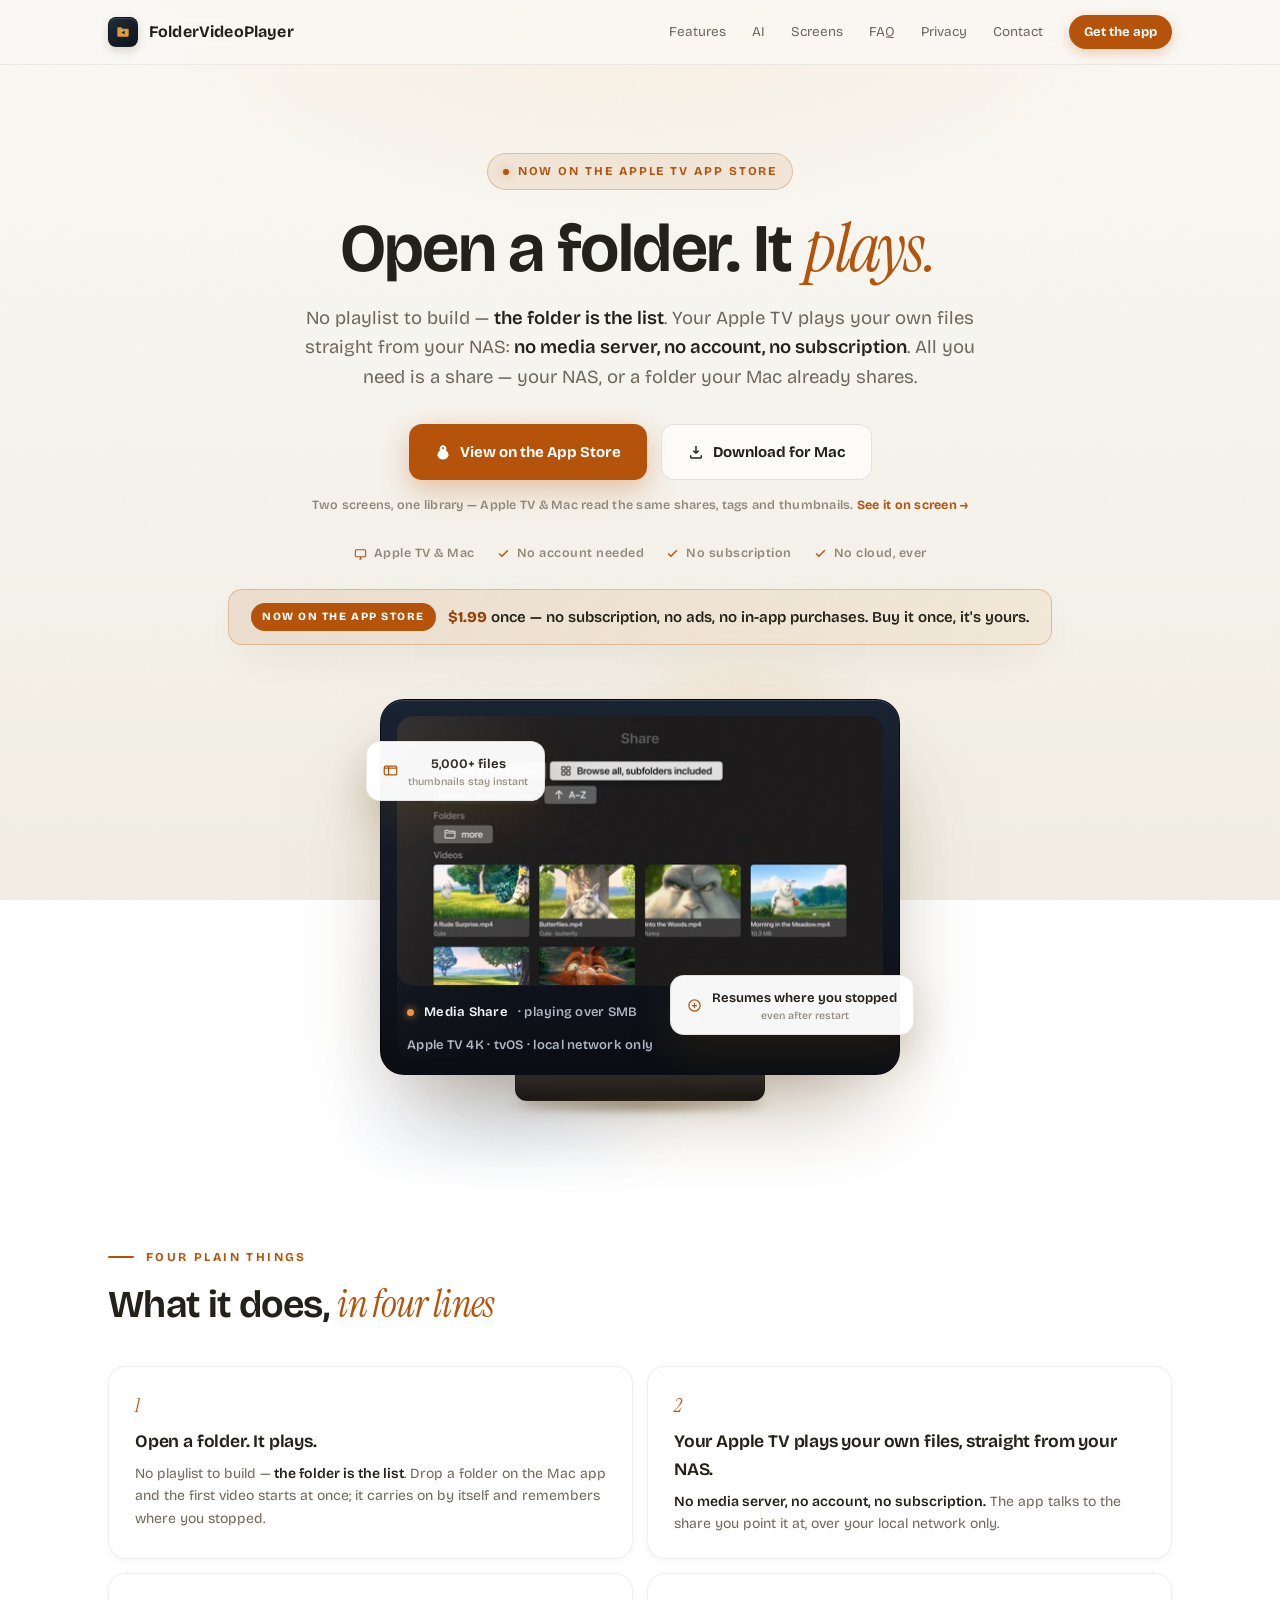
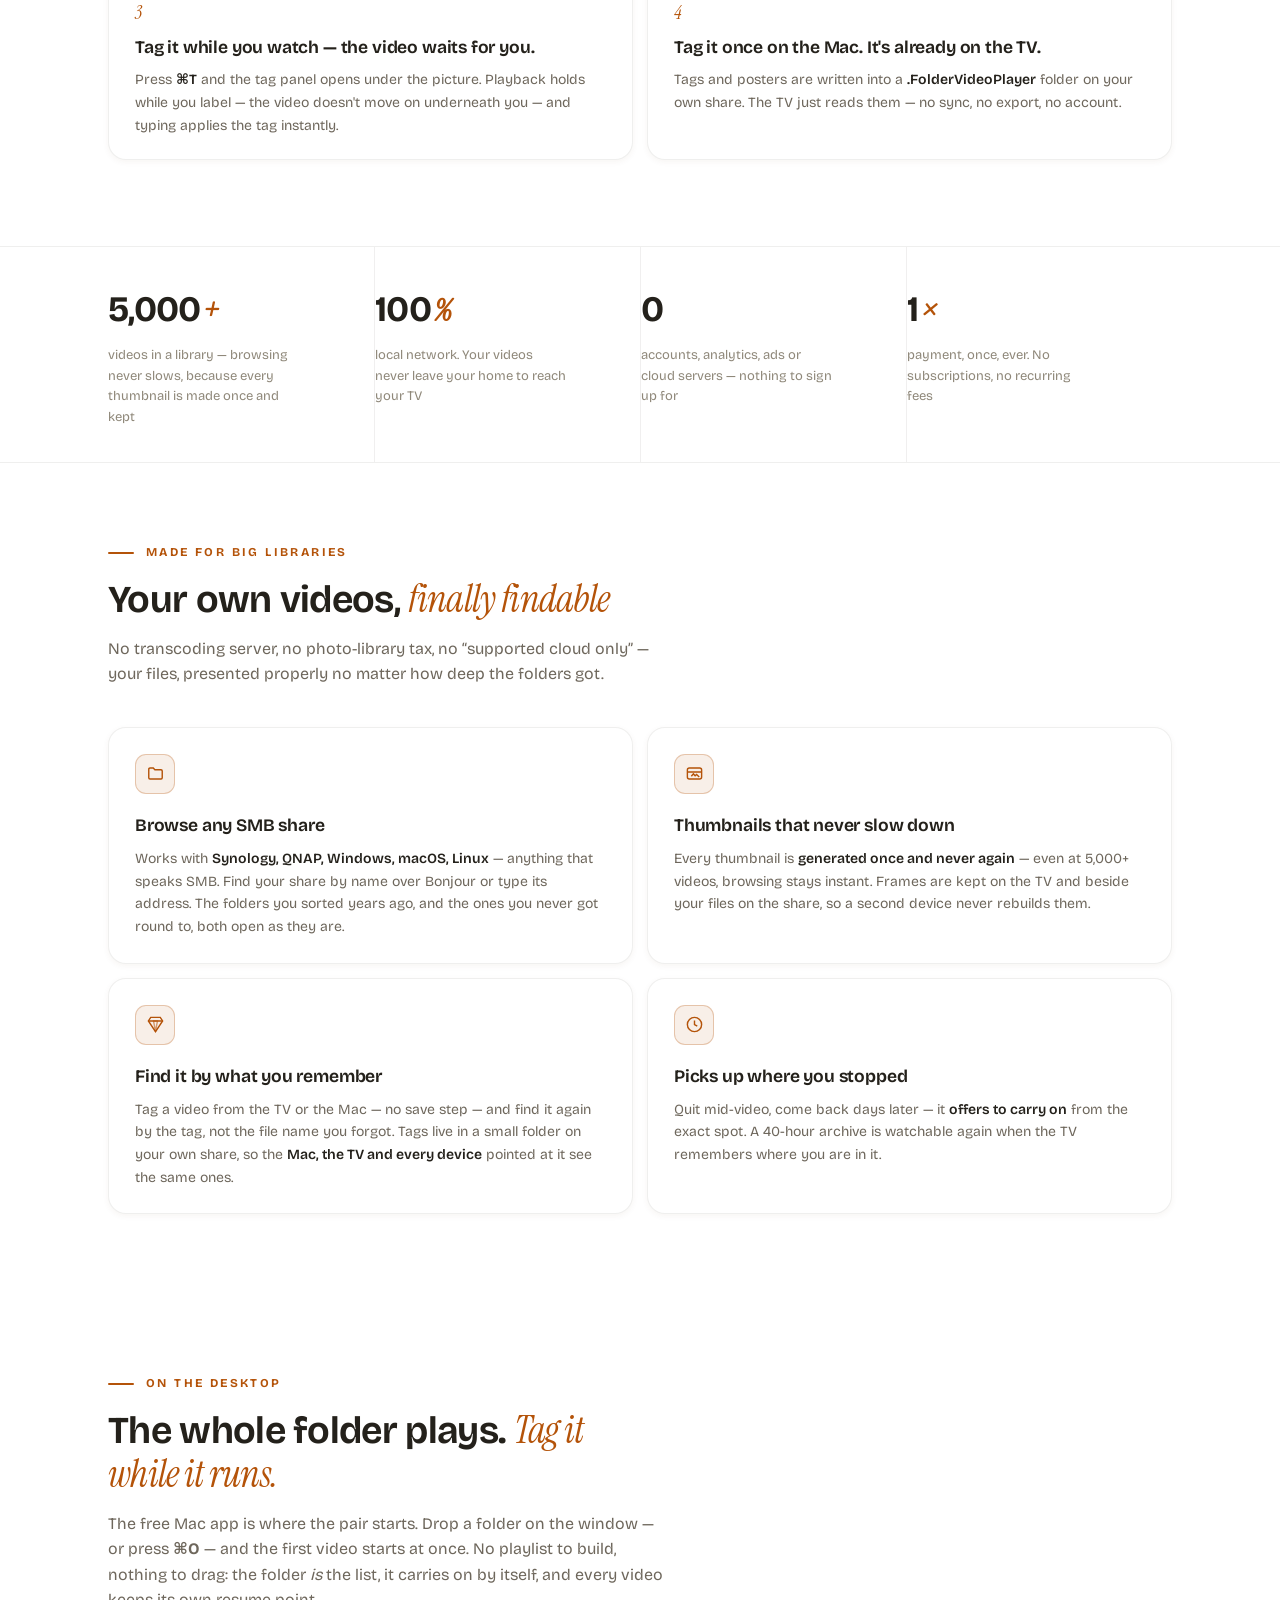
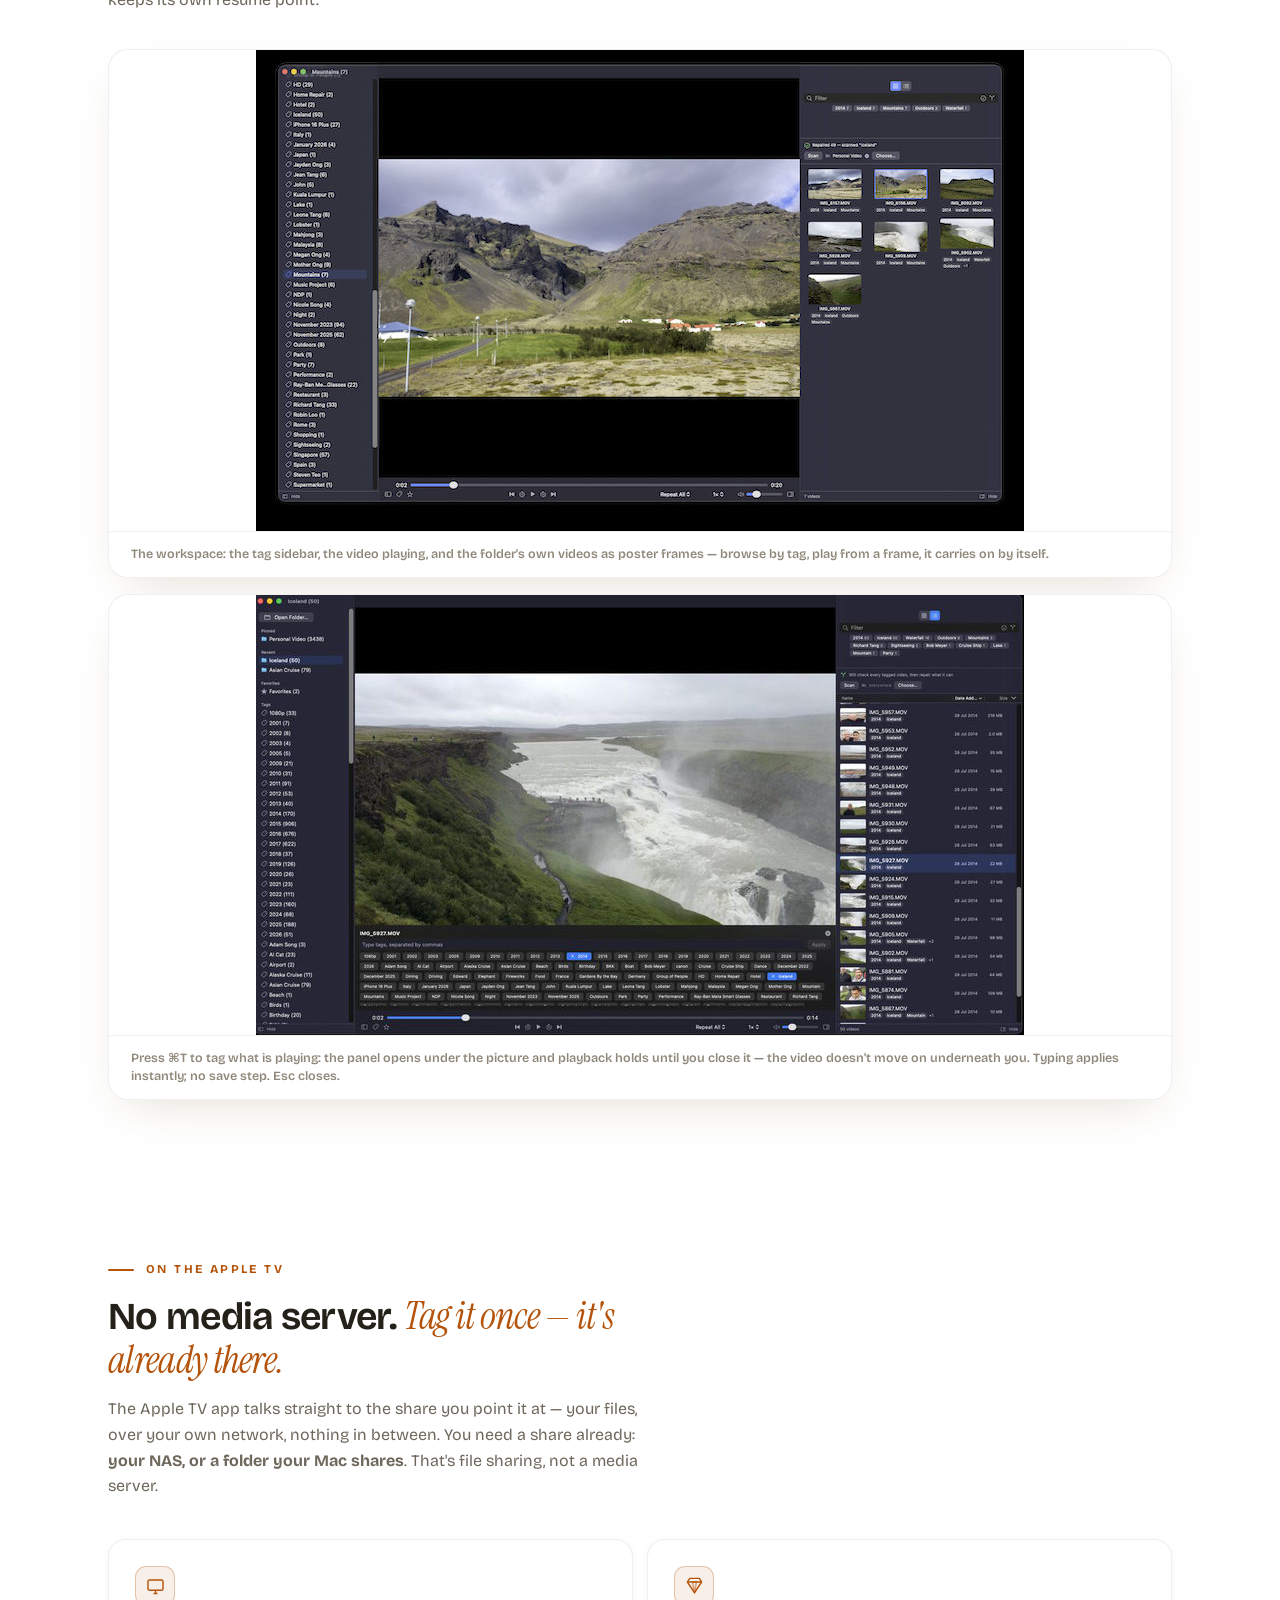
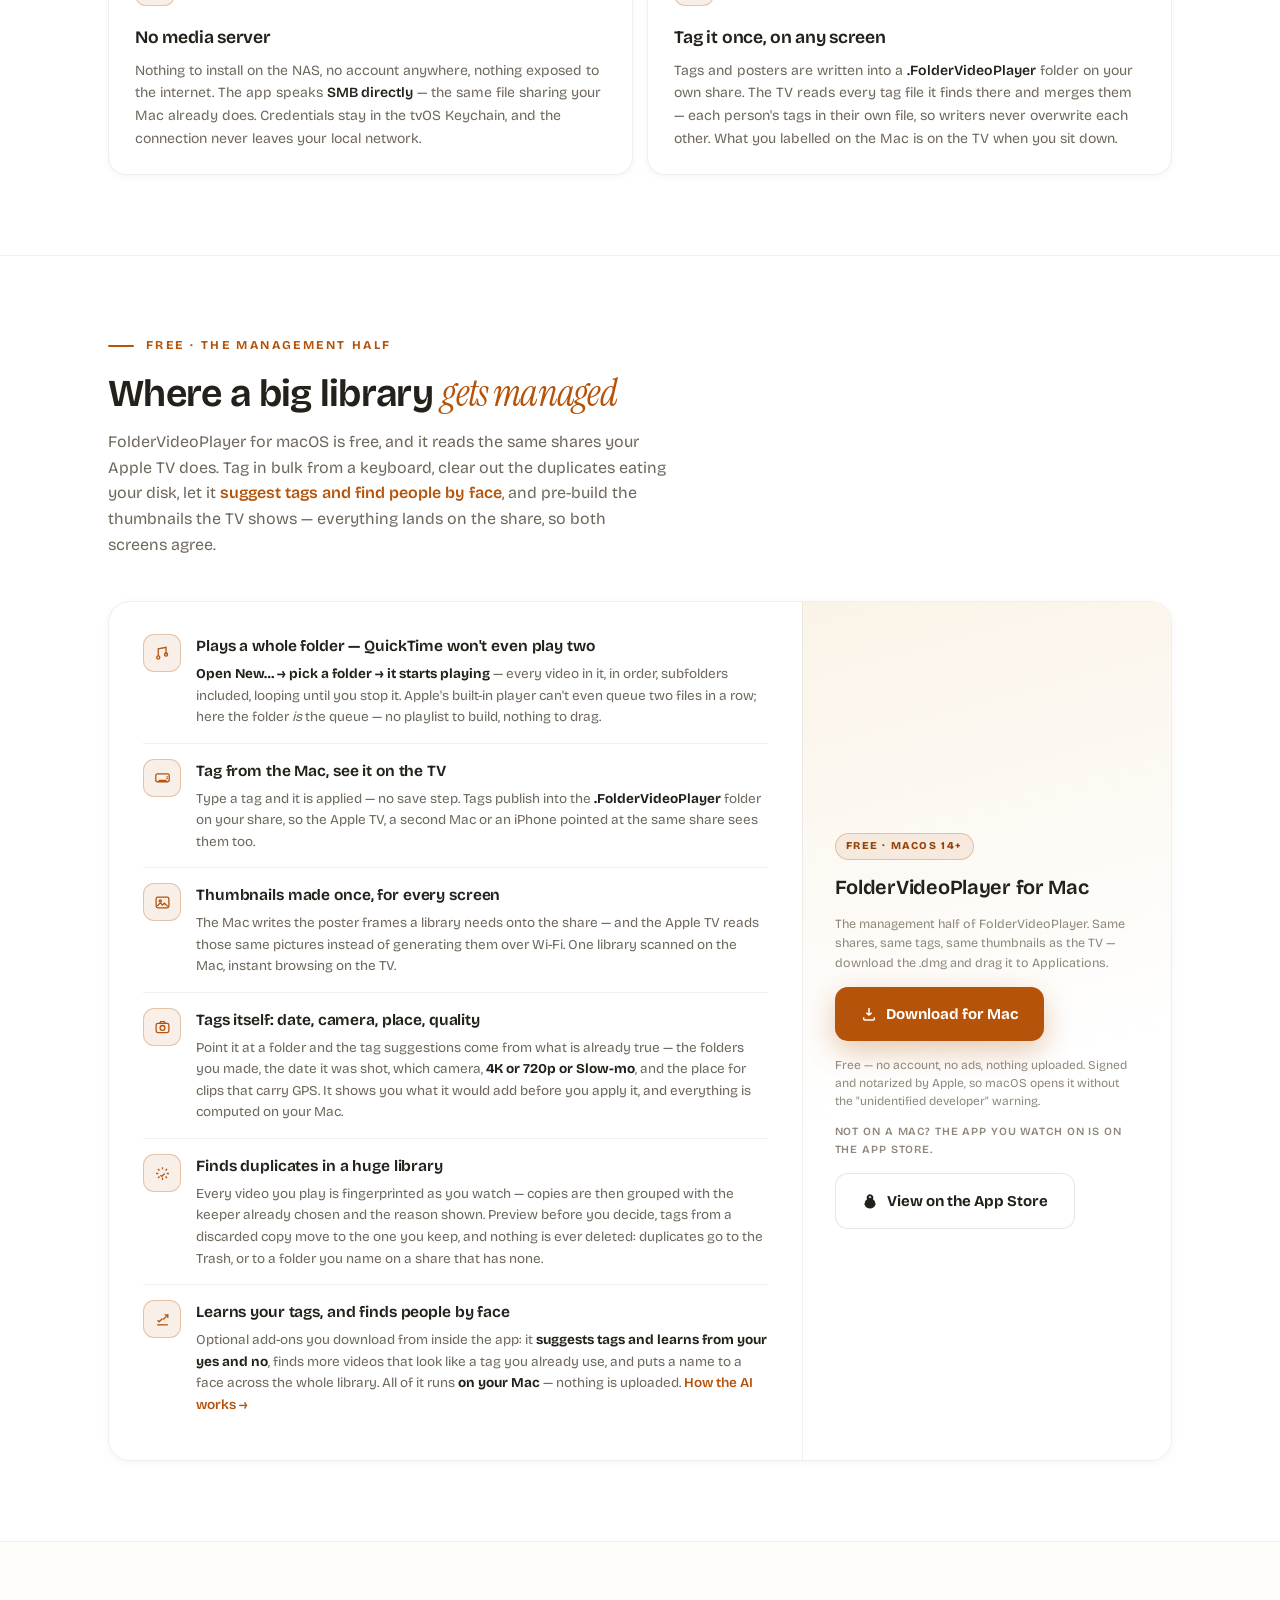
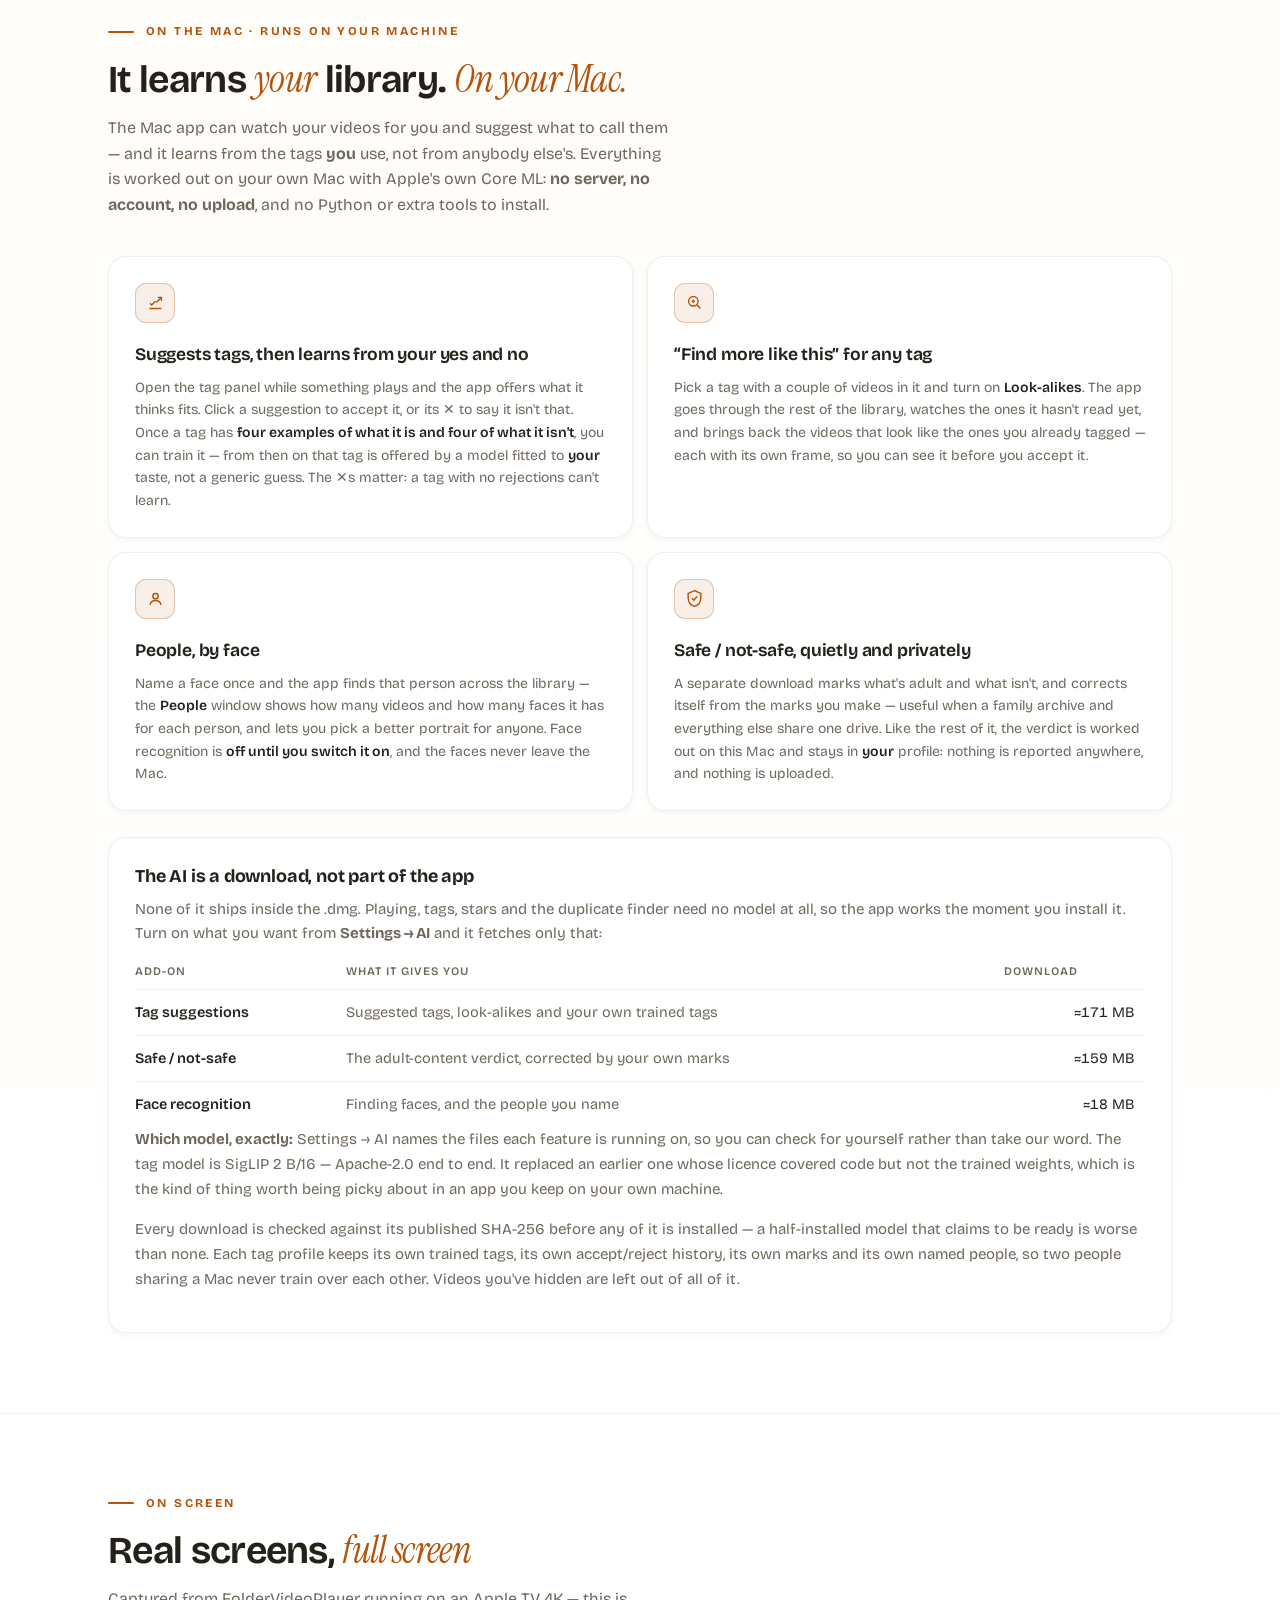
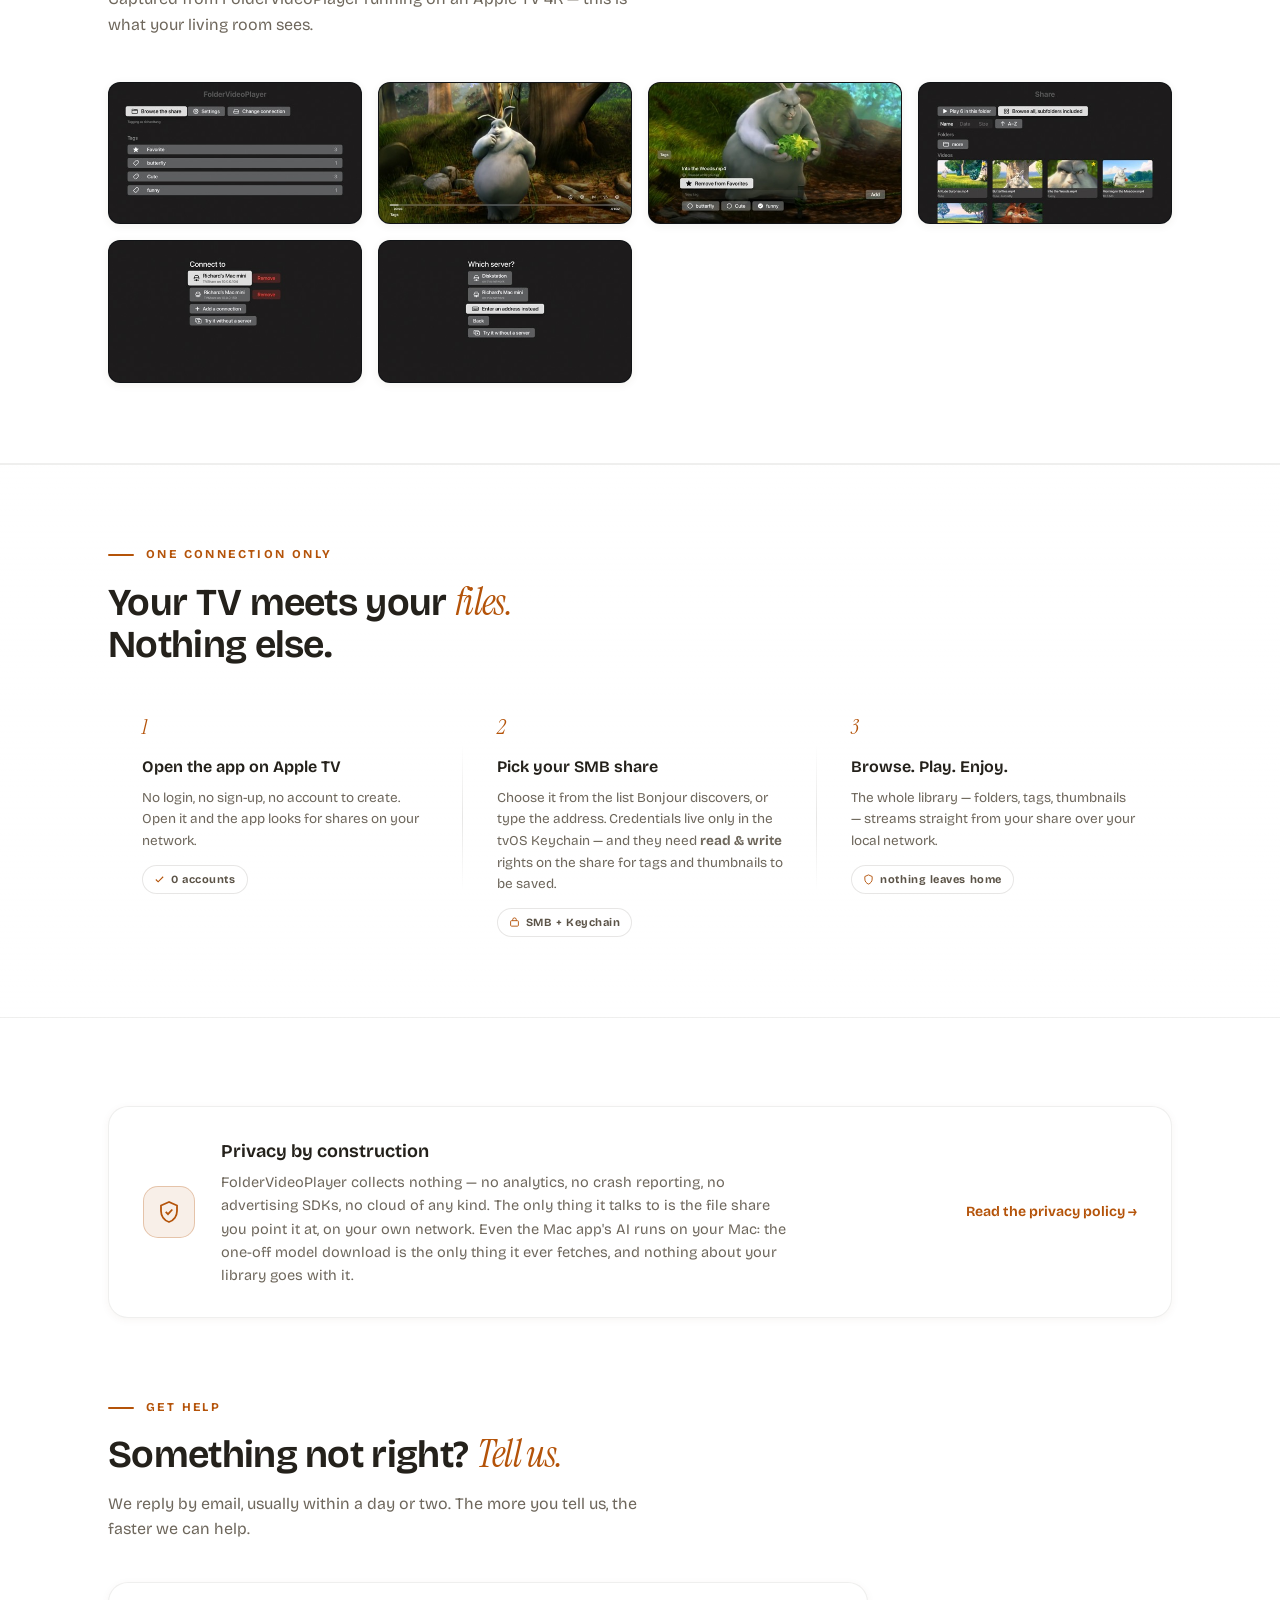
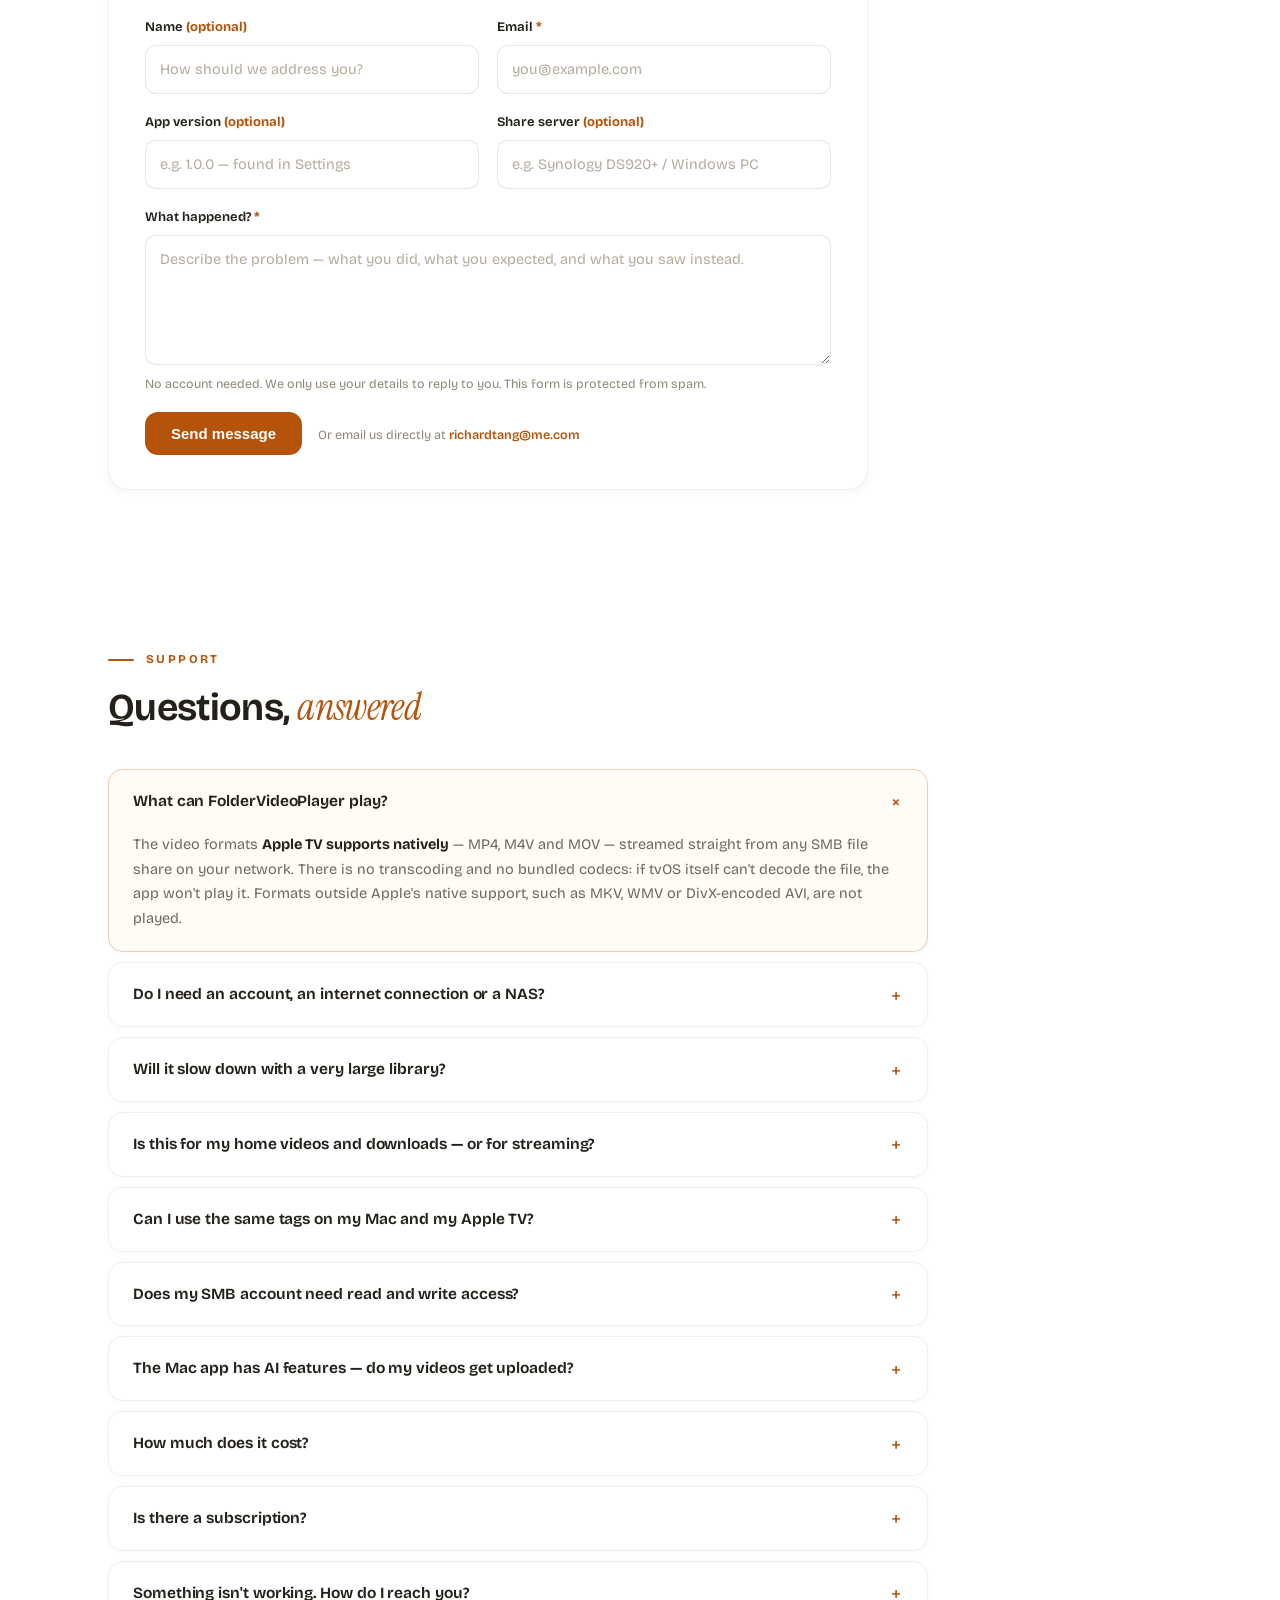
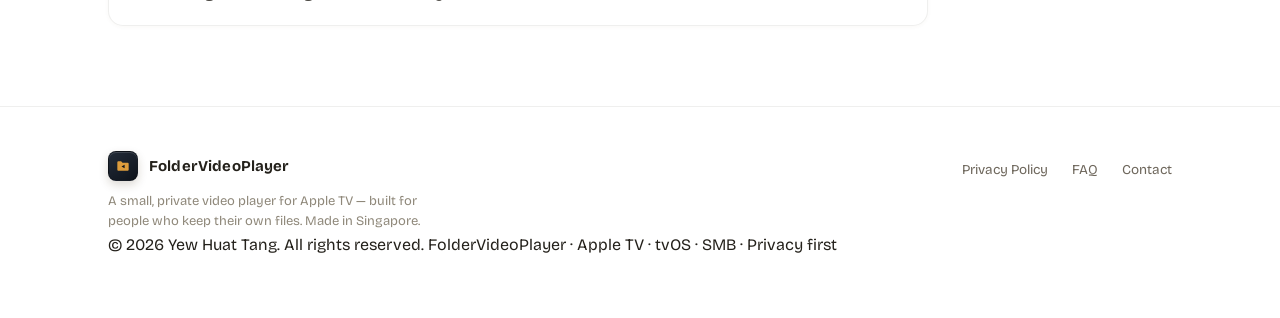
==== index.html @ bf8a5536 "Serve v1.1.7: the settings-pane fix, and a drag-to-install image Settings > AI could be read no furt" ====
<!DOCTYPE html>
<html lang="en">
<head>
<meta charset="UTF-8">
<meta name="viewport" content="width=device-width, initial-scale=1.0">
<title>FolderVideoPlayer — Open a folder. It plays. Your videos on Apple&nbsp;TV &amp; Mac</title>
<meta name="description" content="Open a folder and it plays — no playlist to build. FolderVideoPlayer plays your own videos on Apple TV straight from your NAS, with a free Mac companion to tag and manage the same library. No accounts, no cloud, no subscription.">
<link rel="preconnect" href="https://fonts.googleapis.com">
<link rel="preconnect" href="https://fonts.gstatic.com" crossorigin>
<link href="https://fonts.googleapis.com/css2?family=Bricolage+Grotesque:opsz,wdth,wght@12..96,75..100,300..800&family=Instrument+Serif:ital@0;1&display=swap" rel="stylesheet">
<style>
:root{
  --bg:#f6f4ee;
  --panel:#ffffff;
  --ink:#24211b;
  --mut:#6e675c;
  --mut2:#8f887a;
  --acc:#b45309;
  --acc-ink:#ffffff;
  --acc-deep:#96430a;
  --acc-soft:rgba(180,83,9,.09);
  --acc-line:rgba(180,83,9,.28);
  --line:rgba(40,34,24,.11);
  --line2:rgba(40,34,24,.07);
  --shadow:0 18px 44px -20px rgba(110,80,30,.22);
  --font-d:"Bricolage Grotesque",ui-sans-serif,system-ui,sans-serif;
  --font-s:"Instrument Serif",Georgia,serif;
}
*{margin:0;padding:0;box-sizing:border-box}
html{scroll-behavior:smooth}
body{
  background:
    radial-gradient(70% 45% at 50% -5%,rgba(233,196,138,.22),transparent 65%),
    linear-gradient(180deg,#faf8f3 0%,var(--bg) 42%,#f1ede3 100%);
  background-attachment:fixed;
  color:var(--ink);
  font-family:var(--font-d);
  font-weight:400;
  line-height:1.6;
  -webkit-font-smoothing:antialiased;
  overflow-x:hidden;
}
/* paper grain */
body::before{
  content:"";position:fixed;inset:0;z-index:0;pointer-events:none;
  background-image:url("data:image/svg+xml,%3Csvg xmlns='http://www.w3.org/2000/svg' width='140' height='140'%3E%3Cfilter id='n'%3E%3CfeTurbulence type='fractalNoise' baseFrequency='0.9' numOctaves='2'/%3E%3C/filter%3E%3Crect width='140' height='140' filter='url(%23n)' opacity='0.5'/%3E%3C/svg%3E");
  opacity:.022;
}
.wrap{position:relative;z-index:1;max-width:1120px;margin:0 auto;padding:0 28px}
a{color:inherit;text-decoration:none}
img{display:block}

/* ---------- topbar ---------- */
.topbar{
  position:sticky;top:0;z-index:20;
  backdrop-filter:blur(14px);
  background:rgba(250,248,244,.82);
  border-bottom:1px solid var(--line2);
}
.topbar .wrap{display:flex;align-items:center;justify-content:space-between;height:64px}
.brand{display:flex;align-items:center;gap:11px;font-weight:700;font-size:16px;letter-spacing:.01em;color:var(--ink)}
.brand .mark{
  width:30px;height:30px;border-radius:8px;flex:0 0 auto;
  background:linear-gradient(145deg,#232c39,#0e131b);
  border:1px solid rgba(0,0,0,.25);
  display:grid;place-items:center;
  box-shadow:inset 0 1px 0 rgba(255,255,255,.14),0 4px 10px rgba(60,45,15,.18);
}
.brand .mark svg{width:16px;height:16px}
.nav{display:flex;align-items:center;gap:26px;font-size:13.5px;color:var(--mut)}
.nav a{transition:color .25s}
.nav a:hover{color:var(--ink)}
.nav .pill{
  color:#fff;background:var(--acc);
  padding:7px 15px;border-radius:999px;font-weight:700;font-size:13px;
  box-shadow:0 4px 14px rgba(180,83,9,.28);
  transition:transform .25s,box-shadow .25s,background .25s;
  font-family:var(--font-d);
}
.nav .pill:hover{transform:translateY(-1px);background:var(--acc-deep);box-shadow:0 8px 22px rgba(180,83,9,.38);color:#fff}

/* ---------- hero (centered, big TV below) ---------- */
.hero{padding:88px 0 40px;text-align:center}
.hero .inner{max-width:1000px;margin:0 auto}
.eyebrow{
  display:inline-flex;align-items:center;gap:9px;
  font-size:12px;font-weight:700;letter-spacing:.16em;text-transform:uppercase;
  color:var(--acc);
  border:1px solid var(--acc-line);
  background:var(--acc-soft);
  padding:8px 15px;border-radius:999px;
}
.eyebrow .dot{width:6px;height:6px;border-radius:50%;background:var(--acc);box-shadow:0 0 10px rgba(180,83,9,.55);animation:pulse 2.4s ease-in-out infinite}
@keyframes pulse{0%,100%{opacity:1}50%{opacity:.35}}
h1{
  font-size:clamp(40px,6vw,68px);
  line-height:1.02;
  font-weight:650;
  letter-spacing:-.024em;
  margin:24px 0 20px;
  color:var(--ink);
}
h1 em{
  font-family:var(--font-s);
  font-style:italic;
  font-weight:400;
  color:var(--acc);
  padding-right:.06em;
}
.lede{color:var(--mut);font-size:clamp(16px,1.6vw,18.5px);max-width:58ch;margin:0 auto 32px}
.lede b{color:var(--ink);font-weight:600}
.offer{
  display:inline-flex;align-items:center;gap:12px;flex-wrap:wrap;justify-content:center;
  margin:26px auto 0;padding:13px 22px;border-radius:14px;
  background:linear-gradient(135deg,rgba(180,83,9,.12),rgba(233,196,138,.18));
  border:1px solid var(--acc-line);box-shadow:var(--shadow);
  font-size:15px;font-weight:600;color:var(--ink);
}
.offer .tag{
  background:var(--acc);color:#fff;font-size:11px;font-weight:800;
  letter-spacing:.14em;text-transform:uppercase;
  padding:5px 11px;border-radius:999px;
}
.offer b{color:var(--acc-deep);font-weight:800}
.offer .when{color:var(--mut);font-weight:600}
.cta{display:flex;gap:14px;flex-wrap:wrap;justify-content:center}
.btn{
  display:inline-flex;align-items:center;gap:9px;
  padding:15px 26px;border-radius:13px;
  font-weight:700;font-size:15px;
  transition:transform .25s,box-shadow .25s,background .25s;
}
.btn.primary{background:var(--acc);color:#fff;box-shadow:0 10px 30px rgba(180,83,9,.32)}
.btn.primary:hover{transform:translateY(-2px);background:var(--acc-deep);box-shadow:0 16px 42px rgba(180,83,9,.42)}
.btn.primary svg{width:16px;height:16px}
.btn.ghost{border:1px solid var(--line);color:var(--ink);background:rgba(255,255,255,.65)}
.btn.ghost:hover{border-color:rgba(40,34,24,.3);transform:translateY(-2px)}
.btn.ghost svg{width:16px;height:16px}
.cta-note{margin-top:15px;font-size:12.5px;color:var(--mut2);font-weight:600;letter-spacing:.02em;text-align:center}
.cta-note a{color:var(--acc);font-weight:700}
.cta-note a:hover{text-decoration:underline}
.trust{display:flex;gap:22px;margin-top:28px;justify-content:center;flex-wrap:wrap;color:var(--mut2);font-size:12.5px;font-weight:600;letter-spacing:.04em}
.trust span{display:inline-flex;align-items:center;gap:7px}
.trust svg{width:13px;height:13px;color:var(--acc)}

/* ---------- the TV ---------- */
.stage{position:relative;margin:54px auto 8px;max-width:520px}
.glow{
  position:absolute;inset:-10% -6%;z-index:-1;
  background:
    radial-gradient(40% 55% at 68% 30%,rgba(224,154,60,.22),transparent 70%),
    radial-gradient(45% 60% at 28% 78%,rgba(120,150,210,.2),transparent 72%);
  filter:blur(16px);
}
.tvf{
  position:relative;
  background:linear-gradient(180deg,#1a2333,#0a0d13);
  border:1px solid rgba(0,0,0,.6);
  border-radius:24px;
  padding:16px;
  box-shadow:
    0 44px 90px -34px rgba(90,62,18,.55),
    inset 0 1px 0 rgba(255,255,255,.14);
}
.tvsf{
  position:absolute;inset:16px;z-index:2;border-radius:16px;pointer-events:none;
  background:linear-gradient(118deg,rgba(255,255,255,.1) 0%,rgba(255,255,255,.02) 24%,transparent 42%);
}
.tvshot{
  width:100%;aspect-ratio:16/9;object-fit:cover;
  border-radius:16px;
  border:1px solid rgba(255,255,255,.06);
  background:#0a0e15;
}
.tvbar{display:flex;align-items:center;justify-content:space-between;padding:16px 10px 2px;color:#aeb6c4;font-size:13px;font-weight:600;letter-spacing:.02em;gap:12px;flex-wrap:wrap}
.tvbar .l{display:flex;align-items:center;gap:10px}
.tvbar .l i{width:7px;height:7px;border-radius:50%;background:#e8963a;box-shadow:0 0 9px rgba(232,150,58,.9);flex:0 0 auto}
.tvbar .l b{color:#eef1f6;font-weight:650}
.tvstand{
  margin:-4px auto 0;width:250px;height:30px;
  background:linear-gradient(180deg,#1d2536,#0b0e15);
  border-radius:0 0 12px 12px;
  border:1px solid rgba(0,0,0,.5);border-top:none;
  box-shadow:inset 0 2px 3px rgba(255,255,255,.08),0 10px 18px -8px rgba(60,40,10,.35);
}
.tvshadow{
  margin:-11px auto 0;width:min(460px,74%);height:30px;
  background:radial-gradient(50% 50% at 50% 50%,rgba(90,62,18,.34),transparent 72%);
  filter:blur(2px);
}
.float-card{
  position:absolute;display:flex;align-items:center;gap:10px;
  background:rgba(255,255,255,.97);
  border:1px solid rgba(40,34,24,.1);
  border-radius:14px;
  padding:12px 16px;
  font-size:13px;font-weight:650;
  color:var(--ink);
  box-shadow:0 18px 44px rgba(100,72,20,.24);
  animation:float 6s ease-in-out infinite;
}
.float-card svg{width:15px;height:15px;color:var(--acc);flex:0 0 auto}
.float-card small{display:block;font-size:10.5px;color:var(--mut2);font-weight:500;line-height:1.25}
.fc1{top:10%;left:-14px;animation-delay:.4s}
.fc2{bottom:20%;right:-14px;animation-delay:2s}
@keyframes float{0%,100%{transform:translateY(0)}50%{transform:translateY(-9px)}}

/* ---------- sections ---------- */
section{padding:80px 0}
section[id],#helpForm{scroll-margin-top:70px}
.kicker{
  font-size:12px;font-weight:700;letter-spacing:.2em;text-transform:uppercase;
  color:var(--acc);margin-bottom:16px;display:flex;align-items:center;gap:12px;
}
.kicker::before{content:"";width:26px;height:2px;border-radius:2px;background:var(--acc)}
h2{font-size:clamp(27px,3.4vw,38px);font-weight:650;letter-spacing:-.018em;line-height:1.12;margin-bottom:14px;max-width:22ch;color:var(--ink)}
h2 em{font-family:var(--font-s);font-style:italic;font-weight:400;color:var(--acc)}
.sub{color:var(--mut);font-size:16px;max-width:56ch}

/* four plain things strip */
.four{display:grid;grid-template-columns:1fr 1fr;gap:14px;margin-top:40px}
.four .card{
  background:var(--panel);border:1px solid var(--line2);border-radius:18px;
  padding:24px 26px 22px;box-shadow:0 2px 6px rgba(90,66,25,.05);
  transition:transform .3s,border-color .3s,box-shadow .3s;
}
.four .card:hover{transform:translateY(-4px);border-color:rgba(180,83,9,.28);box-shadow:var(--shadow)}
.four .no{font-family:var(--font-s);font-style:italic;font-size:19px;color:var(--acc);display:block;margin-bottom:6px}
.four h3{font-size:17.5px;font-weight:650;letter-spacing:-.01em;margin-bottom:7px;color:var(--ink)}
.four p{color:var(--mut);font-size:14px;line-height:1.62}
.four p b{color:var(--ink);font-weight:600}

/* desktop showcase */
.desktopcard{
  margin:36px 0 0;background:var(--panel);border:1px solid var(--line2);
  border-radius:20px;overflow:hidden;box-shadow:var(--shadow);
}
.desktopcard + .desktopcard{margin-top:16px}
.desktopcard img{width:100%;height:auto}
.desktopcard.narrow img{width:auto;max-width:100%;margin:0 auto}
.desktopcard figcaption{
  padding:13px 22px;font-size:12.5px;color:var(--mut2);font-weight:600;line-height:1.5;
  border-top:1px solid var(--line2);background:rgba(255,255,255,.6);
}

/* stats */
.stats{border-top:1px solid var(--line2);border-bottom:1px solid var(--line2);padding:0;margin:6px 0 0;background:rgba(255,255,255,.4)}
.stats .wrap{display:grid;grid-template-columns:repeat(4,1fr)}
.stat{padding:34px 26px 34px 0;border-left:1px solid var(--line2)}
.stat:first-child{border-left:none}
.stat .n{font-size:clamp(26px,2.8vw,36px);font-weight:700;letter-spacing:-.02em;color:var(--ink);display:flex;align-items:baseline;gap:3px}
.stat .n i{font-family:var(--font-s);font-style:italic;color:var(--acc);font-size:.85em}
.stat .l{color:var(--mut2);font-size:13px;margin-top:6px;max-width:24ch}

/* AI section */
.aisec{background:linear-gradient(180deg,rgba(255,252,246,.65),transparent)}
.aigrid{display:grid;grid-template-columns:1fr 1fr;gap:14px;margin-top:38px}
.bundles{margin-top:26px;background:var(--panel);border:1px solid var(--line2);border-radius:18px;padding:24px 26px;box-shadow:0 2px 6px rgba(90,66,25,.05)}
.bundles h3{font-size:18px;letter-spacing:-.01em;margin:0 0 6px}
.bundles p{color:var(--mut);font-size:15px;line-height:1.65;margin:0 0 16px}
.btab{width:100%;border-collapse:collapse;font-size:14.5px}
.btab th{text-align:left;font-size:11.5px;letter-spacing:.09em;text-transform:uppercase;color:var(--mut);font-weight:600;padding:0 10px 8px 0;border-bottom:1px solid var(--line2)}
.btab td{padding:11px 10px 11px 0;border-bottom:1px solid var(--line2);color:var(--mut);vertical-align:top}
.btab tr:last-child td{border-bottom:none}
.btab td:first-child{color:var(--ink);font-weight:600;white-space:nowrap}
.btab td:last-child{text-align:right;white-space:nowrap;color:var(--ink);font-variant-numeric:tabular-nums}
.bnote{margin-top:14px;font-size:13.5px;color:var(--mut);line-height:1.6}
@media (max-width:760px){.aigrid{grid-template-columns:1fr}.btab td:last-child{text-align:left}}

/* features */
.feats{display:grid;grid-template-columns:1fr 1fr;gap:14px;margin-top:40px}
.feat{
  background:var(--panel);
  border:1px solid var(--line2);
  border-radius:18px;
  padding:26px 26px 24px;
  position:relative;overflow:hidden;
  box-shadow:0 2px 6px rgba(90,66,25,.05);
  transition:transform .3s,border-color .3s,box-shadow .3s;
}
.feat:hover{transform:translateY(-4px);border-color:rgba(180,83,9,.28);box-shadow:var(--shadow)}
.feat::before{
  content:"";position:absolute;left:0;top:0;bottom:0;width:3px;border-radius:0 3px 3px 0;
  background:linear-gradient(180deg,var(--acc),transparent);
  opacity:0;transition:opacity .3s;
}
.feat:hover::before{opacity:1}
.feat .ic{
  width:40px;height:40px;border-radius:11px;margin-bottom:18px;
  display:grid;place-items:center;
  background:var(--acc-soft);
  border:1px solid var(--acc-line);
}
.feat .ic svg{width:19px;height:19px;color:var(--acc)}
.feat h3{font-size:17.5px;font-weight:650;letter-spacing:-.01em;margin-bottom:8px;color:var(--ink)}
.feat p{color:var(--mut);font-size:14px;line-height:1.62}
.feat p b{color:var(--ink);font-weight:600}

/* gallery — big TV screens, one per row */
.gallery{background:rgba(255,255,255,.32);border-top:1px solid var(--line2);border-bottom:1px solid var(--line2)}
.shots{display:grid;grid-template-columns:repeat(4,1fr);gap:16px;margin-top:44px}
.shot{
  position:relative;aspect-ratio:16/9;
  background:#0d1117;
  border-radius:12px;overflow:hidden;
  border:1px solid rgba(40,34,24,.16);
  box-shadow:0 2px 8px rgba(90,66,25,.07);
  transition:transform .3s,box-shadow .3s;
}
.shot:hover{transform:translateY(-4px);box-shadow:var(--shadow)}
.shot img{position:absolute;inset:0;width:100%;height:100%;object-fit:cover}

/* how it connects band */
.connect{
  border-top:1px solid var(--line2);border-bottom:1px solid var(--line2);
  background:linear-gradient(180deg,rgba(255,255,255,.55),rgba(255,255,255,.15));
}
.conn3{display:grid;grid-template-columns:repeat(3,1fr);gap:0;margin-top:44px;position:relative}
.conn3 .step{position:relative;padding:0 34px}
.conn3 .step:not(:last-child)::after{
  content:"";position:absolute;right:0;top:34px;width:1px;height:64%;
  background:linear-gradient(180deg,transparent,var(--line),transparent);
}
.conn3 .step .no{
  font-family:var(--font-s);font-style:italic;font-size:21px;color:var(--acc);
  display:block;margin-bottom:10px;
}
.conn3 .step h3{font-size:16px;font-weight:650;margin-bottom:7px;color:var(--ink)}
.conn3 .step p{color:var(--mut);font-size:13.5px;line-height:1.6}
.conn3 .step .chip{
  display:inline-flex;align-items:center;gap:6px;margin-top:13px;
  font-size:11px;font-weight:700;letter-spacing:.05em;
  color:#5b5347;background:rgba(255,255,255,.9);
  border:1px solid var(--line);padding:5px 11px;border-radius:999px;
}
.conn3 .step .chip svg{width:11px;height:11px;color:var(--acc)}

/* ---------- mac companion band ---------- */
.mac{border-top:1px solid var(--line2);border-bottom:1px solid var(--line2);background:rgba(255,255,255,.32)}
.maccard{
  display:grid;grid-template-columns:1.5fr .8fr;margin-top:44px;
  border:1px solid var(--line2);border-radius:22px;overflow:hidden;
  background:var(--panel);box-shadow:0 2px 8px rgba(90,66,25,.05);
}
.mac .bens{padding:30px 34px;display:grid;align-content:center}
.mac .ben{display:grid;grid-template-columns:auto 1fr;gap:15px;padding:15px 0;border-top:1px solid var(--line2)}
.mac .ben:first-child{border-top:none;padding-top:2px}
.mac .ben .mi{
  width:38px;height:38px;border-radius:11px;flex:0 0 auto;
  display:grid;place-items:center;
  background:var(--acc-soft);border:1px solid var(--acc-line);
}
.mac .ben .mi svg{width:17px;height:17px;color:var(--acc)}
.mac .ben h3{font-size:15.5px;font-weight:650;letter-spacing:-.008em;margin-bottom:4px;color:var(--ink)}
.mac .ben p{color:var(--mut);font-size:13.5px;line-height:1.6}
.mac .ben p b{color:var(--ink)}
.mac .dl{
  background:linear-gradient(165deg,rgba(233,196,138,.2),rgba(255,255,255,0) 55%),#fff;
  border-left:1px solid var(--line2);
  padding:34px 32px;display:flex;flex-direction:column;justify-content:center;gap:15px;
}
.mac .dl .frag{
  align-self:flex-start;font-size:10.5px;font-weight:800;letter-spacing:.15em;text-transform:uppercase;
  color:var(--acc-deep);background:var(--acc-soft);border:1px solid var(--acc-line);
  padding:4px 10px;border-radius:999px;
}
.mac .dl h3{font-size:20px;font-weight:650;letter-spacing:-.014em;line-height:1.2;color:var(--ink)}
.mac .dl .meta{color:var(--mut2);font-size:12.5px;line-height:1.55}
.mac .dl .note{color:var(--mut2);font-size:12px;line-height:1.5}
.mac .dl .alt{color:var(--mut2);font-size:11px;font-weight:600;letter-spacing:.08em;text-transform:uppercase;margin-top:-2px}
.mac .dl .btn{align-self:flex-start}

/* privacy band */
.priv{
  display:grid;grid-template-columns:auto 1fr auto;align-items:center;gap:26px;
  background:var(--panel);border:1px solid var(--line2);border-radius:20px;
  padding:30px 34px;margin-top:8px;
  box-shadow:0 2px 8px rgba(90,66,25,.05);
}
.priv .shield{
  width:52px;height:52px;border-radius:15px;flex:0 0 auto;
  display:grid;place-items:center;
  background:var(--acc-soft);
  border:1px solid var(--acc-line);
}
.priv .shield svg{width:24px;height:24px;color:var(--acc)}
.priv h3{font-size:18px;font-weight:650;margin-bottom:5px;color:var(--ink)}
.priv p{color:var(--mut);font-size:14.5px;max-width:64ch}
.priv a{color:var(--acc);font-weight:650;white-space:nowrap;font-size:14px}
.priv a:hover{text-decoration:underline}

/* FAQ */
.faqs{margin-top:40px;display:grid;gap:10px;max-width:820px}
.faqs details{
  border:1px solid var(--line2);border-radius:15px;
  background:var(--panel);
  padding:0 24px;
  box-shadow:0 1px 4px rgba(90,66,25,.04);
  transition:border-color .3s;
}
.faqs details[open]{border-color:var(--acc-line);background:rgba(255,252,246,.9)}
.faqs summary{
  list-style:none;cursor:pointer;
  padding:19px 30px 19px 0;position:relative;
  font-weight:650;font-size:15.5px;letter-spacing:-.005em;
  color:var(--ink);
}
.faqs summary::-webkit-details-marker{display:none}
.faqs summary::after{
  content:"+";position:absolute;right:2px;top:50%;transform:translateY(-50%);
  font-size:20px;color:var(--acc);font-weight:400;transition:transform .3s;
}
.faqs details[open] summary::after{transform:translateY(-50%) rotate(45deg)}
.faqs .a{color:var(--mut);font-size:14.5px;padding:0 0 20px;line-height:1.7}
.faqs .a a{color:var(--acc);font-weight:600}
.faqs .a a:hover{text-decoration:underline}
.faqs .a b{color:var(--ink)}

/* contact / help form */
.helpcard{
  background:var(--panel);border:1px solid var(--line2);border-radius:20px;
  padding:34px 36px;margin-top:40px;max-width:760px;
  box-shadow:0 2px 8px rgba(90,66,25,.05);
}
.helpcard .grid2{display:grid;grid-template-columns:1fr 1fr;gap:18px}
.field{margin-bottom:18px}
.field label{display:block;font-size:13px;font-weight:650;margin-bottom:7px;color:var(--ink)}
.field label span{color:var(--acc);font-weight:700}
.field input,.field textarea{
  width:100%;background:#fff;border:1px solid var(--line);border-radius:11px;
  padding:12px 14px;font:inherit;font-size:14.5px;color:var(--ink);
  outline:none;transition:border-color .2s,box-shadow .2s;
}
.field textarea{resize:vertical;min-height:130px}
.field input::placeholder,.field textarea::placeholder{color:#b3ab9c}
.field input:focus,.field textarea:focus{border-color:var(--acc);box-shadow:0 0 0 3px rgba(180,83,9,.14)}
.helpcard .note{color:var(--mut2);font-size:12.5px;margin-top:2px}
.formrow{display:flex;align-items:center;gap:16px;flex-wrap:wrap;margin-top:4px}
.btn.submit{background:var(--acc);color:#fff;border:none;cursor:pointer;padding:13px 26px}
.btn.submit:hover{background:var(--acc-deep)}
.btn.submit:disabled{opacity:.6;cursor:default;transform:none;box-shadow:none}
.formstatus{margin-top:16px;font-size:14px;font-weight:600;display:none;align-items:center;gap:9px}
.formstatus.ok{color:#1a7a3c;display:flex}
.formstatus.err{color:#b3261e;display:flex}
.formstatus .ico{width:17px;height:17px;flex:0 0 auto}
@media(max-width:640px){.helpcard .grid2{grid-template-columns:1fr}}


/* footer */
footer{border-top:1px solid var(--line2);padding:44px 0 60px;background:rgba(255,255,255,.35)}
.foot{display:flex;justify-content:space-between;gap:26px;flex-wrap:wrap;align-items:flex-start}
.foot .col p{color:var(--mut2);font-size:13px;margin-top:10px;max-width:40ch}
.foot .brand{font-size:15px}
.foot .links{display:flex;gap:24px;color:var(--mut);font-size:13.5px;padding-top:8px}
.foot .links a:hover{color:var(--ink)}
.foot .end{
  margin-top:34px;padding-top:22px;border-top:1px solid var(--line2);
  display:flex;justify-content:space-between;gap:14px;flex-wrap:wrap;
  color:var(--mut2);font-size:12px;
}

/* reveal */
.reveal{opacity:0;transform:translateY(26px);transition:opacity .8s cubic-bezier(.2,.6,.2,1),transform .8s cubic-bezier(.2,.6,.2,1)}
.reveal.in{opacity:1;transform:none}
.hero .reveal{animation:rise .9s cubic-bezier(.2,.6,.2,1) both}
.hero .d1{animation-delay:.05s}
.hero .d2{animation-delay:.16s}
.hero .d3{animation-delay:.3s}
.hero .d4{animation-delay:.46s}
@keyframes rise{from{opacity:0;transform:translateY(30px)}to{opacity:1;transform:none}}

@media(max-width:960px){
  .stats .wrap{grid-template-columns:1fr 1fr}
  .stat:nth-child(3){border-left:none}
  .stat{padding:26px 18px;border-top:1px solid var(--line2)}
  .stat:nth-child(1),.stat:nth-child(2){border-top:none}
  .shots{grid-template-columns:repeat(3,1fr)}
}
@media(max-width:720px){
  .nav a:not(.pill){display:none}
  .shots{grid-template-columns:repeat(2,1fr)}
  .feats{grid-template-columns:1fr}
  .four{grid-template-columns:1fr}
  .conn3{grid-template-columns:1fr;gap:34px}
  .conn3 .step::after{display:none}
  .conn3 .step{padding:0}
  .maccard{grid-template-columns:1fr}
  .mac .dl{border-left:none;border-top:1px solid var(--line2)}
  .priv{grid-template-columns:1fr;text-align:center;justify-items:center}
  .float-card{display:none}
  section{padding:60px 0}
}
@media(prefers-reduced-motion:reduce){
  *,*::before,*::after{animation:none!important;transition:none!important}
  .reveal{opacity:1;transform:none}
}
</style>
<!-- Cloudflare Web Analytics (cookieless, aggregate — see privacy.html) -->
<script defer src='https://static.cloudflareinsights.com/beacon.min.js' data-cf-beacon='{"token": "4cf432e0536145aca0c6495345f89d56"}'></script>
</head>
<body>

<header class="topbar">
  <div class="wrap">
    <a class="brand" href="#top">
      <span class="mark">
        <svg viewBox="0 0 24 24" fill="none"><path d="M3.5 6.5A1.5 1.5 0 0 1 5 5h4.2l2 2.2H19a1.5 1.5 0 0 1 1.5 1.5v8.8a1.5 1.5 0 0 1-1.5 1.5H5A1.5 1.5 0 0 1 3.5 17.5v-11Z" fill="#e8a33d" opacity=".95"/><path d="M9.8 12.6l4.6-2.6v5.4l-4.6-2.8Z" fill="#0e131b"/></svg>
      </span>
      FolderVideoPlayer
    </a>
    <nav class="nav">
      <a href="#features">Features</a>
      <a href="#ai">AI</a>
      <a href="#gallery">Screens</a>
      <a href="#faq">FAQ</a>
      <a href="#privacy">Privacy</a>
      <a href="#contact">Contact</a>
      <a class="pill" href="download.html">Get the app</a>
    </nav>
  </div>
</header>

<main id="top">

  <!-- HERO -->
  <section class="hero">
    <div class="wrap inner">
      <span class="eyebrow reveal d1"><span class="dot"></span>Now on the Apple&nbsp;TV App Store</span>
      <h1 class="reveal d1">Open a folder. It <em>plays.</em></h1>
      <p class="lede reveal d2">No playlist to build — <b>the folder is the list</b>. Your Apple&nbsp;TV plays your own files straight from your NAS: <b>no media server, no account, no subscription</b>. All you need is a share — your NAS, or a folder your Mac already shares.</p>
      <div class="cta reveal d3">
        <a class="btn primary" href="https://apps.apple.com/app/id6808935262">
          <svg viewBox="0 0 24 24" fill="currentColor"><path d="M12 2a5 5 0 0 0-4.4 7.5A8.5 8.5 0 0 0 3.5 17v.5H4a8.5 8.5 0 0 0 16 0h.5V17a8.5 8.5 0 0 0-4.1-7.5A5 5 0 0 0 12 2Zm0 3a2 2 0 0 1 2 2h-4a2 2 0 0 1 2-2Z"/></svg>
          View on the App Store
        </a>
        <a class="btn ghost" href="FolderVideoPlayer-v1.1.7.dmg" rel="noopener"><svg viewBox="0 0 24 24" fill="none" stroke="currentColor" stroke-width="2.2"><path d="M12 3v11m0 0 4-4m-4 4-4-4"/><path d="M4 17v2.5A1.5 1.5 0 0 0 5.5 21h13a1.5 1.5 0 0 0 1.5-1.5V17"/></svg>Download for Mac</a>
      </div>
      <div class="cta-note reveal d4">Two screens, one library — Apple&nbsp;TV &amp; Mac read the same shares, tags and thumbnails. <a href="#gallery">See it on screen →</a></div>
      <div class="trust reveal d4">
        <span><svg viewBox="0 0 24 24" fill="none" stroke="currentColor" stroke-width="2"><rect x="2.5" y="5" width="19" height="13" rx="2"/><path d="M9.5 22h5M12 18v4"/></svg>Apple&nbsp;TV &amp; Mac</span>
        <span><svg viewBox="0 0 24 24" fill="none" stroke="currentColor" stroke-width="2.4"><path d="M20 6 9 17l-5-5"/></svg>No account needed</span>
        <span><svg viewBox="0 0 24 24" fill="none" stroke="currentColor" stroke-width="2.4"><path d="M20 6 9 17l-5-5"/></svg>No subscription</span>
        <span><svg viewBox="0 0 24 24" fill="none" stroke="currentColor" stroke-width="2.4"><path d="M20 6 9 17l-5-5"/></svg>No cloud, ever</span>
      </div>

      <div class="offer reveal d3" id="offerBanner">
        <span class="tag">Launch offer</span>
        <span><b>Free</b> on the App Store — from now until <b>7&nbsp;Oct&nbsp;2026</b>.<span class="when">&nbsp;After that: <b>$1.99</b> once. No subscription, ever.</span></span>
      </div>

      <div class="stage reveal d2">
        <div class="glow"></div>
        <div class="tvf">
          <span class="tvsf" aria-hidden="true"></span>
          <img class="tvshot" src="img/shot4.jpg" alt="FolderVideoPlayer library on an Apple TV — the full screen" width="480" height="270" loading="eager">
          <div class="tvbar">
            <span class="l"><i></i> <b>Media Share</b> · playing over SMB</span>
            <span>Apple TV 4K · tvOS · local network only</span>
          </div>
        </div>
        <div class="tvstand"></div>
        <div class="tvshadow"></div>
        <div class="float-card fc1">
          <svg viewBox="0 0 24 24" fill="none" stroke="currentColor" stroke-width="2"><rect x="2" y="5" width="20" height="14" rx="2.5"/><path d="M2 8h20M9 5v14"/></svg>
          <span>5,000+ files<small>thumbnails stay instant</small></span>
        </div>
        <div class="float-card fc2">
          <svg viewBox="0 0 24 24" fill="none" stroke="currentColor" stroke-width="2"><circle cx="12" cy="12" r="9"/><path d="M8 12h8M12 8v8"/></svg>
          <span>Resumes where you stopped<small>even after restart</small></span>
        </div>
      </div>
    </div>
  </section>

  <!-- FOUR PLAIN THINGS -->
  <section id="pillars">
    <div class="wrap">
      <div class="kicker reveal">Four plain things</div>
      <h2 class="reveal">What it does, <em>in four lines</em></h2>
      <div class="four">
        <div class="card reveal">
          <span class="no">1</span>
          <h3>Open a folder. It plays.</h3>
          <p>No playlist to build — <b>the folder is the list</b>. Drop a folder on the Mac app and the first video starts at once; it carries on by itself and remembers where you stopped.</p>
        </div>
        <div class="card reveal">
          <span class="no">2</span>
          <h3>Your Apple TV plays your own files, straight from your NAS.</h3>
          <p><b>No media server, no account, no subscription.</b> The app talks to the share you point it at, over your local network only.</p>
        </div>
        <div class="card reveal">
          <span class="no">3</span>
          <h3>Tag it while you watch — the video waits for you.</h3>
          <p>Press <b>⌘T</b> and the tag panel opens under the picture. Playback holds while you label — the video doesn't move on underneath you — and typing applies the tag instantly.</p>
        </div>
        <div class="card reveal">
          <span class="no">4</span>
          <h3>Tag it once on the Mac. It's already on the TV.</h3>
          <p>Tags and posters are written into a <b>.FolderVideoPlayer</b> folder on your own share. The TV just reads them — no sync, no export, no account.</p>
        </div>
      </div>
    </div>
  </section>

  <!-- STATS -->
  <div class="stats">
    <div class="wrap">
      <div class="stat reveal"><div class="n">5,000<i>+</i></div><div class="l">videos in a library — browsing never slows, because every thumbnail is made once and kept</div></div>
      <div class="stat reveal"><div class="n">100<i>%</i></div><div class="l">local network. Your videos never leave your home to reach your TV</div></div>
      <div class="stat reveal"><div class="n">0</div><div class="l">accounts, analytics, ads or cloud servers — nothing to sign up for</div></div>
      <div class="stat reveal"><div class="n">1<i>×</i></div><div class="l">payment, once, ever. No subscriptions, no recurring fees</div></div>
    </div>
  </div>

  <!-- FEATURES -->
  <section id="features">
    <div class="wrap">
      <div class="kicker reveal">Made for big libraries</div>
      <h2 class="reveal">Your own videos, <em>finally findable</em></h2>
      <p class="sub reveal">No transcoding server, no photo-library tax, no “supported cloud only” — your files, presented properly no matter how deep the folders got.</p>
      <div class="feats">
        <div class="feat reveal">
          <div class="ic"><svg viewBox="0 0 24 24" fill="none" stroke="currentColor" stroke-width="1.8"><path d="M3.5 6.5A1.5 1.5 0 0 1 5 5h4.2l2 2.2H19a1.5 1.5 0 0 1 1.5 1.5v8.8A1.5 1.5 0 0 1 19 19H5a1.5 1.5 0 0 1-1.5-1.5v-11Z"/></svg></div>
          <h3>Browse any SMB share</h3>
          <p>Works with <b>Synology, QNAP, Windows, macOS, Linux</b> — anything that speaks SMB. Find your share by name over Bonjour or type its address. The folders you sorted years ago, and the ones you never got round to, both open as they are.</p>
        </div>
        <div class="feat reveal">
          <div class="ic"><svg viewBox="0 0 24 24" fill="none" stroke="currentColor" stroke-width="1.8"><rect x="3" y="5" width="18" height="14" rx="2.5"/><path d="M3 10h18"/><path d="m8 15.5 2.6-3 2.2 2.4 1.8-1.6L18 16.5"/></svg></div>
          <h3>Thumbnails that never slow down</h3>
          <p>Every thumbnail is <b>generated once and never again</b> — even at 5,000+ videos, browsing stays instant. Frames are kept on the TV and beside your files on the share, so a second device never rebuilds them.</p>
        </div>
        <div class="feat reveal">
          <div class="ic"><svg viewBox="0 0 24 24" fill="none" stroke="currentColor" stroke-width="1.8"><path d="M6 3h12l3 4.5L12 21 3 7.5 6 3Z"/><path d="M3 7.5h18"/><path d="M9.5 7.5 12 21l2.5-13.5Z" opacity=".55"/></svg></div>
          <h3>Find it by what you remember</h3>
          <p>Tag a video from the TV or the Mac — no save step — and find it again by the tag, not the file name you forgot. Tags live in a small folder on your own share, so the <b>Mac, the TV and every device</b> pointed at it see the same ones.</p>
        </div>
        <div class="feat reveal">
          <div class="ic"><svg viewBox="0 0 24 24" fill="none" stroke="currentColor" stroke-width="1.8"><circle cx="12" cy="12" r="9"/><path d="M12 7v5l3.5 2"/></svg></div>
          <h3>Picks up where you stopped</h3>
          <p>Quit mid-video, come back days later — it <b>offers to carry on</b> from the exact spot. A 40-hour archive is watchable again when the TV remembers where you are in it.</p>
        </div>
      </div>
    </div>
  </section>

  <!-- DESKTOP: pillars 1 + 3 -->
  <section id="desktop">
    <div class="wrap">
      <div class="kicker reveal">On the desktop</div>
      <h2 class="reveal">The whole folder plays. <em>Tag it while it runs.</em></h2>
      <p class="sub reveal">The free Mac app is where the pair starts. Drop a folder on the window — or press <b>⌘O</b> — and the first video starts at once. No playlist to build, nothing to drag: the folder <i>is</i> the list, it carries on by itself, and every video keeps its own resume point.</p>
      <figure class="desktopcard narrow reveal">
        <img src="img/mac-workspace-768.jpg" alt="FolderVideoPlayer for Mac — the three-pane window: the tag sidebar, the video playing, and the folder's own videos shown as poster frames with their names" width="768" height="481" loading="lazy">
        <figcaption>The workspace: the tag sidebar, the video playing, and the folder's own videos as poster frames — browse by tag, play from a frame, it carries on by itself.</figcaption>
      </figure>
      <figure class="desktopcard narrow reveal">
        <img src="img/mac-tagging-768.jpg" alt="FolderVideoPlayer for Mac — the tag panel open under the picture, with the tags 2014, Iceland and Waterfall applied" width="768" height="440" loading="lazy">
        <figcaption>Press ⌘T to tag what is playing: the panel opens under the picture and playback holds until you close it — the video doesn't move on underneath you. Typing applies instantly; no save step. Esc closes.</figcaption>
      </figure>
    </div>
  </section>

  <!-- APPLE TV: pillars 2 + 4 -->
  <section id="tv">
    <div class="wrap">
      <div class="kicker reveal">On the Apple TV</div>
      <h2 class="reveal">No media server. <em>Tag it once — it's already there.</em></h2>
      <p class="sub reveal">The Apple TV app talks straight to the share you point it at — your files, over your own network, nothing in between. You need a share already: <b>your NAS, or a folder your Mac shares</b>. That's file sharing, not a media server.</p>
      <div class="feats">
        <div class="feat reveal">
          <div class="ic"><svg viewBox="0 0 24 24" fill="none" stroke="currentColor" stroke-width="1.8"><rect x="2.5" y="5" width="19" height="13" rx="2"/><path d="M9.5 22h5M12 18v4"/></svg></div>
          <h3>No media server</h3>
          <p>Nothing to install on the NAS, no account anywhere, nothing exposed to the internet. The app speaks <b>SMB directly</b> — the same file sharing your Mac already does. Credentials stay in the tvOS Keychain, and the connection never leaves your local network.</p>
        </div>
        <div class="feat reveal">
          <div class="ic"><svg viewBox="0 0 24 24" fill="none" stroke="currentColor" stroke-width="1.8"><path d="M6 3h12l3 4.5L12 21 3 7.5 6 3Z"/><path d="M3 7.5h18"/><path d="M9.5 7.5 12 21l2.5-13.5Z" opacity=".55"/></svg></div>
          <h3>Tag it once, on any screen</h3>
          <p>Tags and posters are written into a <b>.FolderVideoPlayer</b> folder on your own share. The TV reads every tag file it finds there and merges them — each person's tags in their own file, so writers never overwrite each other. What you labelled on the Mac is on the TV when you sit down.</p>
        </div>
      </div>
    </div>
  </section>

  <!-- MAC COMPANION -->
  <section class="mac" id="mac">
    <div class="wrap">
      <div class="kicker reveal">Free · the management half</div>
      <h2 class="reveal">Where a big library <em>gets managed</em></h2>
      <p class="sub reveal">FolderVideoPlayer for macOS is free, and it reads the same shares your Apple&nbsp;TV does. Tag in bulk from a keyboard, clear out the duplicates eating your disk, let it <a href="#ai" style="color:var(--acc);font-weight:600">suggest tags and find people by face</a>, and pre-build the thumbnails the TV shows — everything lands on the share, so both screens agree.</p>
      <div class="maccard reveal">
        <div class="bens">
          <div class="ben">
            <span class="mi"><svg viewBox="0 0 24 24" fill="none" stroke="currentColor" stroke-width="1.8"><circle cx="6" cy="17.5" r="2.2"/><path d="M6 15.3V5.5l11-2.2v10"/><circle cx="17" cy="13.5" r="2.2"/></svg></span>
            <div>
              <h3>Plays a whole folder — QuickTime won't even play two</h3>
              <p><b>Open&nbsp;New… → pick a folder → it starts playing</b> — every video in it, in order, subfolders included, looping until you stop it. Apple's built-in player can't even queue two files in a row; here the folder <i>is</i> the queue — no playlist to build, nothing to drag.</p>
            </div>
          </div>
          <div class="ben">
            <span class="mi"><svg viewBox="0 0 24 24" fill="none" stroke="currentColor" stroke-width="1.8"><rect x="2.5" y="7" width="19" height="11" rx="2"/><path d="M6 10.5h.01M10 10.5h.01M14 10.5h.01M6 13.5h.01M10 13.5h.01M17.5 11h2M17.5 13.5h2M6.5 16h11"/></svg></span>
            <div>
              <h3>Tag from the Mac, see it on the TV</h3>
              <p>Type a tag and it is applied — no save step. Tags publish into the <b>.FolderVideoPlayer</b> folder on your share, so the Apple&nbsp;TV, a second Mac or an iPhone pointed at the same share sees them too.</p>
            </div>
          </div>
          <div class="ben">
            <span class="mi"><svg viewBox="0 0 24 24" fill="none" stroke="currentColor" stroke-width="1.8"><rect x="3" y="4.5" width="18" height="15" rx="2.5"/><circle cx="9" cy="10" r="1.6"/><path d="m4.5 17 4.5-4.5 3 3 2.5-2.5 5 4.5"/></svg></span>
            <div>
              <h3>Thumbnails made once, for every screen</h3>
              <p>The Mac writes the poster frames a library needs onto the share — and the Apple&nbsp;TV reads those same pictures instead of generating them over Wi-Fi. One library scanned on the Mac, instant browsing on the TV.</p>
            </div>
          </div>
          <div class="ben">
            <span class="mi"><svg viewBox="0 0 24 24" fill="none" stroke="currentColor" stroke-width="1.8"><rect x="3" y="7.5" width="18" height="13" rx="2.5"/><path d="M8 7.5 9.5 5h5L16 7.5"/><circle cx="12" cy="14" r="3.4"/></svg></span>
            <div>
              <h3>Tags itself: date, camera, place, quality</h3>
              <p>Point it at a folder and the tag suggestions come from what is already true — the folders you made, the date it was shot, which camera, <b>4K or 720p or Slow-mo</b>, and the place for clips that carry GPS. It shows you what it would add before you apply it, and everything is computed on your Mac.</p>
            </div>
          </div>
          <div class="ben">
            <span class="mi"><svg viewBox="0 0 24 24" fill="none" stroke="currentColor" stroke-width="1.8"><path d="M9 14.5 11 16l4-4"/><path d="M12 3v3M12 18v3M3 12h3M18 12h3M5.6 5.6l2.2 2.2M16.2 16.2l2.2 2.2M5.6 18.4l2.2-2.2M16.2 7.8l2.2-2.2"/></svg></span>
            <div>
              <h3>Finds duplicates in a huge library</h3>
              <p>Every video you play is fingerprinted as you watch — copies are then grouped with the keeper already chosen and the reason shown. Preview before you decide, tags from a discarded copy move to the one you keep, and nothing is ever deleted: duplicates go to the Trash, or to a folder you name on a share that has none.</p>
            </div>
          </div>
          <div class="ben">
            <span class="mi"><svg viewBox="0 0 24 24" fill="none" stroke="currentColor" stroke-width="1.8"><path d="m5 13 2.2 2.2L12 10.5"/><path d="M15 5.5h4.5V10"/><path d="M19.5 5.5 13 12"/><path d="M4.5 19.5h15"/></svg></span>
            <div>
              <h3>Learns your tags, and finds people by face</h3>
              <p>Optional add-ons you download from inside the app: it <b>suggests tags and learns from your yes and no</b>, finds more videos that look like a tag you already use, and puts a name to a face across the whole library. All of it runs <b>on your Mac</b> — nothing is uploaded. <a href="#ai" style="color:var(--acc);font-weight:600">How the AI works →</a></p>
            </div>
          </div>
        </div>
        <div class="dl">
          <span class="frag">Free · macOS 14+</span>
          <h3>FolderVideoPlayer for Mac</h3>
          <p class="meta">The management half of FolderVideoPlayer. Same shares, same tags, same thumbnails as the TV — download the .dmg and drag it to Applications.</p>
          <a class="btn primary" href="FolderVideoPlayer-v1.1.7.dmg" rel="noopener"><svg viewBox="0 0 24 24" fill="none" stroke="currentColor" stroke-width="2.2"><path d="M12 3v11m0 0 4-4m-4 4-4-4"/><path d="M4 17v2.5A1.5 1.5 0 0 0 5.5 21h13a1.5 1.5 0 0 0 1.5-1.5V17"/></svg>Download for Mac</a>
          <p class="note">Free — no account, no ads, nothing uploaded. Signed and notarized by Apple, so macOS opens it without the "unidentified developer" warning.</p>
          <span class="alt">Not on a Mac? The app you watch on is on the App Store.</span>
          <a class="btn ghost" href="https://apps.apple.com/app/id6808935262"><svg viewBox="0 0 24 24" fill="currentColor"><path d="M12 2a5 5 0 0 0-4.4 7.5A8.5 8.5 0 0 0 3.5 17v.5H4a8.5 8.5 0 0 0 16 0h.5V17a8.5 8.5 0 0 0-4.1-7.5A5 5 0 0 0 12 2Zm0 3a2 2 0 0 1 2 2h-4a2 2 0 0 1 2-2Z"/></svg>View on the App Store</a>
        </div>
      </div>
    </div>
  </section>


  <!-- AI ON THE MAC -->
  <section class="aisec" id="ai">
    <div class="wrap">
      <div class="kicker reveal">On the Mac · runs on your machine</div>
      <h2 class="reveal">It learns <em>your</em> library. <em>On your Mac.</em></h2>
      <p class="sub reveal">The Mac app can watch your videos for you and suggest what to call them — and it learns from the tags <b>you</b> use, not from anybody else's. Everything is worked out on your own Mac with Apple's own Core ML: <b>no server, no account, no upload</b>, and no Python or extra tools to install.</p>
      <div class="aigrid">
        <div class="feat reveal">
          <div class="ic"><svg viewBox="0 0 24 24" fill="none" stroke="currentColor" stroke-width="1.8"><path d="m5 13 2.2 2.2L12 10.5"/><path d="M15 5.5h4.5V10"/><path d="M19.5 5.5 13 12"/><path d="M4.5 19.5h15"/></svg></div>
          <h3>Suggests tags, then learns from your yes and no</h3>
          <p>Open the tag panel while something plays and the app offers what it thinks fits. Click a suggestion to accept it, or its ✕ to say it isn't that. Once a tag has <b>four examples of what it is and four of what it isn't</b>, you can train it — from then on that tag is offered by a model fitted to <b>your</b> taste, not a generic guess. The ✕s matter: a tag with no rejections can't learn.</p>
        </div>
        <div class="feat reveal">
          <div class="ic"><svg viewBox="0 0 24 24" fill="none" stroke="currentColor" stroke-width="1.8"><circle cx="10.5" cy="10.5" r="6"/><path d="m15 15 4.5 4.5"/><path d="M8.5 10.5h4M10.5 8.5v4"/></svg></div>
          <h3>“Find more like this” for any tag</h3>
          <p>Pick a tag with a couple of videos in it and turn on <b>Look-alikes</b>. The app goes through the rest of the library, watches the ones it hasn't read yet, and brings back the videos that look like the ones you already tagged — each with its own frame, so you can see it before you accept it.</p>
        </div>
        <div class="feat reveal">
          <div class="ic"><svg viewBox="0 0 24 24" fill="none" stroke="currentColor" stroke-width="1.8"><circle cx="12" cy="9" r="3.4"/><path d="M5 20c.8-3.6 3.6-5.4 7-5.4s6.2 1.8 7 5.4"/></svg></div>
          <h3>People, by face</h3>
          <p>Name a face once and the app finds that person across the library — the <b>People</b> window shows how many videos and how many faces it has for each person, and lets you pick a better portrait for anyone. Face recognition is <b>off until you switch it on</b>, and the faces never leave the Mac.</p>
        </div>
        <div class="feat reveal">
          <div class="ic"><svg viewBox="0 0 24 24" fill="none" stroke="currentColor" stroke-width="1.8"><path d="M12 2 4 5.5V11c0 5.2 3.4 9.4 8 11 4.6-1.6 8-5.8 8-11V5.5L12 2Z"/><path d="m8.7 11.8 2.3 2.3 4.3-4.6"/></svg></div>
          <h3>Safe / not-safe, quietly and privately</h3>
          <p>A separate download marks what's adult and what isn't, and corrects itself from the marks you make — useful when a family archive and everything else share one drive. Like the rest of it, the verdict is worked out on this Mac and stays in <b>your</b> profile: nothing is reported anywhere, and nothing is uploaded.</p>
        </div>
      </div>

      <div class="bundles reveal">
        <h3>The AI is a download, not part of the app</h3>
        <p>None of it ships inside the .dmg. Playing, tags, stars and the duplicate finder need no model at all, so the app works the moment you install it. Turn on what you want from <b>Settings → AI</b> and it fetches only that:</p>
        <table class="btab">
          <thead><tr><th>Add-on</th><th>What it gives you</th><th>Download</th></tr></thead>
          <tbody>
            <tr><td>Tag suggestions</td><td>Suggested tags, look-alikes and your own trained tags</td><td>≈171 MB</td></tr>
            <tr><td>Safe / not-safe</td><td>The adult-content verdict, corrected by your own marks</td><td>≈159 MB</td></tr>
            <tr><td>Face recognition</td><td>Finding faces, and the people you name</td><td>≈18 MB</td></tr>
          </tbody>
        </table>
        <p class="bnote"><b>Which model, exactly:</b> Settings &rarr; AI names the files each feature is running on, so you can check for yourself rather than take our word. The tag model is SigLIP&nbsp;2 B/16 &mdash; Apache-2.0 end to end. It replaced an earlier one whose licence covered code but not the trained weights, which is the kind of thing worth being picky about in an app you keep on your own machine.</p>
        <p class="bnote">Every download is checked against its published SHA-256 before any of it is installed — a half-installed model that claims to be ready is worse than none. Each tag profile keeps its own trained tags, its own accept/reject history, its own marks and its own named people, so two people sharing a Mac never train over each other. Videos you've hidden are left out of all of it.</p>
      </div>
    </div>
  </section>

  <!-- GALLERY -->
  <section class="gallery" id="gallery">
    <div class="wrap">
      <div class="kicker reveal">On screen</div>
      <h2 class="reveal">Real screens, <em>full screen</em></h2>
      <p class="sub reveal">Captured from FolderVideoPlayer running on an Apple TV 4K — this is what your living room sees.</p>
      <div class="shots">
        <div class="shot reveal"><img src="img/shot1.jpg" alt="FolderVideoPlayer on Apple TV — screen 1" width="480" height="270" loading="lazy"></div>
        <div class="shot reveal"><img src="img/shot2.jpg" alt="FolderVideoPlayer on Apple TV — screen 2" width="480" height="270" loading="lazy"></div>
        <div class="shot reveal"><img src="img/shot3.jpg" alt="FolderVideoPlayer on Apple TV — screen 3" width="480" height="270" loading="lazy"></div>
        <div class="shot reveal"><img src="img/shot4.jpg" alt="FolderVideoPlayer on Apple TV — screen 4" width="480" height="270" loading="lazy"></div>
        <div class="shot reveal"><img src="img/shot5.jpg" alt="FolderVideoPlayer on Apple TV — screen 5" width="480" height="270" loading="lazy"></div>
        <div class="shot reveal"><img src="img/shot6.jpg" alt="FolderVideoPlayer on Apple TV — screen 6" width="480" height="270" loading="lazy"></div>
      </div>
    </div>
  </section>

  <!-- HOW IT CONNECTS -->
  <section class="connect" id="connect">
    <div class="wrap">
      <div class="kicker reveal">One connection only</div>
      <h2 class="reveal">Your TV meets your <em>files.</em> Nothing else.</h2>
      <div class="conn3">
        <div class="step reveal">
          <span class="no">1</span>
          <h3>Open the app on Apple TV</h3>
          <p>No login, no sign-up, no account to create. Open it and the app looks for shares on your network.</p>
          <span class="chip"><svg viewBox="0 0 24 24" fill="none" stroke="currentColor" stroke-width="2.4"><path d="M20 6 9 17l-5-5"/></svg>0 accounts</span>
        </div>
        <div class="step reveal">
          <span class="no">2</span>
          <h3>Pick your SMB share</h3>
          <p>Choose it from the list Bonjour discovers, or type the address. Credentials live only in the tvOS Keychain — and they need <b>read &amp; write</b> rights on the share for tags and thumbnails to be saved.</p>
          <span class="chip"><svg viewBox="0 0 24 24" fill="none" stroke="currentColor" stroke-width="2"><rect x="3.5" y="8" width="17" height="12" rx="2"/><path d="M8 8V6a4 4 0 0 1 8 0v2"/></svg>SMB + Keychain</span>
        </div>
        <div class="step reveal">
          <span class="no">3</span>
          <h3>Browse. Play. Enjoy.</h3>
          <p>The whole library — folders, tags, thumbnails — streams straight from your share over your local network.</p>
          <span class="chip"><svg viewBox="0 0 24 24" fill="none" stroke="currentColor" stroke-width="2"><path d="M12 2 4 5.5V11c0 5.2 3.4 9.4 8 11 4.6-1.6 8-5.8 8-11V5.5L12 2Z"/></svg>nothing leaves home</span>
        </div>
      </div>
    </div>
  </section>

  <!-- PRIVACY -->
  <section id="privacy">
    <div class="wrap">
      <div class="priv reveal">
        <div class="shield">
          <svg viewBox="0 0 24 24" fill="none" stroke="currentColor" stroke-width="1.8"><path d="M12 2 4 5.5V11c0 5.2 3.4 9.4 8 11 4.6-1.6 8-5.8 8-11V5.5L12 2Z"/><path d="m8.7 11.8 2.3 2.3 4.3-4.6"/></svg>
        </div>
        <div>
          <h3>Privacy by construction</h3>
          <p>FolderVideoPlayer collects nothing — no analytics, no crash reporting, no advertising SDKs, no cloud of any kind. The only thing it talks to is the file share you point it at, on your own network. Even the Mac app's AI runs on your Mac: the one-off model download is the only thing it ever fetches, and nothing about your library goes with it.</p>
        </div>
        <a href="privacy.html">Read the privacy policy →</a>
      </div>
    </div>
  </section>

  <!-- CONTACT / HELP -->
  <section id="contact" style="padding-top:0">
    <div class="wrap">
      <div class="kicker reveal">Get help</div>
      <h2 class="reveal">Something not right? <em>Tell us.</em></h2>
      <p class="sub reveal">We reply by email, usually within a day or two. The more you tell us, the faster we can help.</p>
      <div class="helpcard reveal">
        <form id="helpForm" novalidate>
          <input type="text" name="_gotcha" style="display:none" tabindex="-1" autocomplete="off">
          <div class="grid2">
            <div class="field">
              <label for="fName">Name <span>(optional)</span></label>
              <input id="fName" name="name" type="text" placeholder="How should we address you?" autocomplete="name">
            </div>
            <div class="field">
              <label for="fEmail">Email <span>*</span></label>
              <input id="fEmail" name="email" type="email" required placeholder="you@example.com" autocomplete="email">
            </div>
          </div>
          <div class="grid2">
            <div class="field">
              <label for="fVer">App version <span>(optional)</span></label>
              <input id="fVer" name="version" type="text" placeholder="e.g. 1.0.0 — found in Settings">
            </div>
            <div class="field">
              <label for="fSrv">Share server <span>(optional)</span></label>
              <input id="fSrv" name="server" type="text" placeholder="e.g. Synology DS920+ / Windows PC">
            </div>
          </div>
          <div class="field">
            <label for="fMsg">What happened? <span>*</span></label>
            <textarea id="fMsg" name="message" required placeholder="Describe the problem — what you did, what you expected, and what you saw instead."></textarea>
            <div class="note">No account needed. We only use your details to reply to you. This form is protected from spam.</div>
          </div>
          <div id="captchaWrap" class="field" style="display:none"></div>
          <div class="formrow">
            <button class="btn submit" type="submit" id="helpSubmit">Send message</button>
            <span class="note">Or email us directly at <a href="mailto:richardtang@me.com" style="color:var(--acc);font-weight:600">richardtang@me.com</a></span>
          </div>
          <div class="formstatus" id="formStatus" role="status" aria-live="polite"></div>
        </form>
      </div>
    </div>
  </section>

  <!-- FAQ -->
  <section id="faq">
    <div class="wrap">
      <div class="kicker reveal">Support</div>
      <h2 class="reveal">Questions, <em>answered</em></h2>
      <div class="faqs">
        <details class="reveal" open>
          <summary>What can FolderVideoPlayer play?</summary>
          <div class="a">The video formats <b>Apple&nbsp;TV supports natively</b> — MP4, M4V and MOV — streamed straight from any SMB file share on your network. There is no transcoding and no bundled codecs: if tvOS itself can't decode the file, the app won't play it. Formats outside Apple's native support, such as MKV, WMV or DivX-encoded AVI, are not played.</div>
        </details>
        <details class="reveal">
          <summary>Do I need an account, an internet connection or a NAS?</summary>
          <div class="a">None of the three. There are <b>no accounts</b> and the app works <b>fully offline on your local network</b>. A NAS is the most common setup, but the share can live on a Mac, a Windows PC, a router with a USB drive — anything that serves SMB.</div>
        </details>
        <details class="reveal">
          <summary>Will it slow down with a very large library?</summary>
          <div class="a">No. Thumbnails are generated once and cached — on the TV and next to your files on the share — so browsing stays fast even in <b>libraries of 5,000+ videos</b>. A thumbnail that has been made is never made again.</div>
        </details>
        <details class="reveal">
          <summary>Is this for my home videos and downloads — or for streaming?</summary>
          <div class="a">Your own files: <b>home movies, camera footage, family archives and the downloads you've kept</b> — the personal library that outgrew folders. FolderVideoPlayer is not a streaming app and has nothing to do with any service; it only reads what you point it at on your own network, and nothing leaves home. If the library is big enough that <b>finding, sorting and duplicate copies</b> are the problem, that is exactly what the TV app and the free Mac companion are built to fix.</div>
        </details>
        <details class="reveal">
          <summary>Can I use the same tags on my Mac and my Apple TV?</summary>
          <div class="a">Yes. Tags and poster frames are stored in a <b>.FolderVideoPlayer</b> folder on your own share, so every device pointed at the same share sees the same tags — and the free <a href="FolderVideoPlayer-v1.1.7.dmg" rel="noopener">Mac companion app</a> can read and write them too.</div>
        </details>
        <details class="reveal">
          <summary>Does my SMB account need read and write access?</summary>
          <div class="a">Browsing and playback work with a read-only account. But to <b>save tags</b> and to <b>share thumbnails</b> between your devices, the app writes to a <b>.FolderVideoPlayer</b> folder on your share — so connect with an account that has <b>read &amp; write</b> rights on the share.</div>
        </details>
        <details class="reveal">
          <summary>The Mac app has AI features — do my videos get uploaded?</summary>
          <div class="a">No. Everything the AI works out — suggested tags, look-alikes, faces, the safe/not-safe verdict — is computed <b>on your own Mac</b> using Apple's Core ML. There is <b>no server, no account and no upload</b>, and no model ever leaves the computer it was downloaded to. The only thing that travels is the one-off model download itself, and none of it ships in the app: you choose what to fetch in <b>Settings → AI</b>. See <a href="#ai">how the AI works</a>.</div>
        </details>
        <details class="reveal">
          <summary>How much does it cost?</summary>
          <div class="a" id="faqCostAnswer">It's <b>free right now</b> — a launch offer that runs until <b>7 Oct 2026</b>. After that it's a one-time <b>$1.99</b>, no subscription, no ads, no in-app purchases. Buy it once — it's yours.</div>
        </details>
        <details class="reveal">
          <summary>Is there a subscription?</summary>
          <div class="a">No. No subscription, no ads, no in-app purchases. Buy it once — it's yours.</div>
        </details>
        <details class="reveal">
          <summary>Something isn't working. How do I reach you?</summary>
          <div class="a">Use the <a href="#contact">help form</a> below, or email <a href="mailto:richardtang@me.com">richardtang@me.com</a> — please include the app version and what your share server is, and I'll get back to you.</div>
        </details>
      </div>
    </div>
  </section>

</main>

<footer>
  <div class="wrap">
    <div class="foot">
      <div class="col">
        <a class="brand" href="#top">
          <span class="mark"><svg viewBox="0 0 24 24" fill="none"><path d="M3.5 6.5A1.5 1.5 0 0 1 5 5h4.2l2 2.2H19a1.5 1.5 0 0 1 1.5 1.5v8.8a1.5 1.5 0 0 1-1.5 1.5H5A1.5 1.5 0 0 1 3.5 17.5v-11Z" fill="#e8a33d" opacity=".95"/><path d="M9.8 12.6l4.6-2.6v5.4l-4.6-2.8Z" fill="#0e131b"/></svg></span>
          FolderVideoPlayer
        </a>
        <p>A small, private video player for Apple&nbsp;TV — built for people who keep their own files. Made in Singapore.</p>
      </div>
      <div class="links">
        <a href="privacy.html">Privacy Policy</a>
        <a href="#faq">FAQ</a>
        <a href="#contact">Contact</a>
      </div>
    </div>
    <div class="end">
      <span>© 2026 Yew Huat Tang. All rights reserved.</span>
      <span>FolderVideoPlayer · Apple TV · tvOS · SMB · Privacy first</span>
    </div>
  </div>
</footer>

<script>
(function(){
  /* ---------- help form ---------- */
  // Submissions POST to this site's own /api/contact (Cloudflare Pages Function),
  // which verifies Cloudflare Turnstile server-side and sends via Brevo email.
  var TURNSTILE_SITE_KEY = "0x4AAAAAAEpxzCgvhoaWEioD";
  var hf = document.getElementById('helpForm');
  var tStart = Date.now();      // time-trap: humans take >4s to type a message
  var hfCount = 0;              // session cap: max 5 sends per page load
  var __tsToken = "";           // Turnstile verification token
  var __tsWidget = null;        // rendered Turnstile widget id (tokens are single-use → reset per attempt)
  if (hf) {
    hf.addEventListener('submit', function(ev){
      ev.preventDefault();
      if (!hf.checkValidity()) { hf.reportValidity(); return; }
      // -- spam gates: bots are dropped silently, real people never hit these --
      var gotcha = hf.querySelector('input[name="_gotcha"]');
      if (gotcha && gotcha.value.trim()) { console.warn('honeypot'); return; }
      if (Date.now() - tStart < 4000) { console.warn('too fast'); return; }
      var btn = document.getElementById('helpSubmit');
      var st = document.getElementById('formStatus');
      if (hfCount >= 5) {
        st.className = 'formstatus err';
        st.innerHTML = 'Too many messages from this browser — please email <a href="mailto:richardtang@me.com" style="color:var(--acc)">richardtang@me.com</a> instead.';
        return;
      }
      var msgLen = document.getElementById('fMsg').value.trim().length;
      if (msgLen < 10) {
        st.className = 'formstatus err';
        st.innerHTML = 'Please tell us a little more (at least 10 characters) so we can help.';
        return;
      }
      if (TURNSTILE_SITE_KEY && !__tsToken) {
        st.className = 'formstatus err';
        st.innerHTML = 'Please complete the \u201cverify you are human\u201d check first.';
        return;
      }
      hfCount++;
      var ok  = '<span class="ico"><svg viewBox="0 0 24 24" fill="none" stroke="currentColor" stroke-width="2.2"><circle cx="12" cy="12" r="9"/><path d="m8.3 12.3 2.5 2.5 4.9-5"/></svg></span>';
      var bad = '<span class="ico"><svg viewBox="0 0 24 24" fill="none" stroke="currentColor" stroke-width="2.2"><circle cx="12" cy="12" r="9"/><path d="M12 7.5V13M12 16.4v.1"/></svg></span>';
      var data = {
        name: document.getElementById('fName').value.trim(),
        email: document.getElementById('fEmail').value.trim(),
        version: document.getElementById('fVer').value.trim() || 'not stated',
        server: document.getElementById('fSrv').value.trim() || 'not stated',
        message: document.getElementById('fMsg').value.trim(),
        _subject: 'FolderVideoPlayer support — ' + (document.getElementById('fName').value.trim() || 'customer'),
        page: location.href,
        'cf-turnstile-response': __tsToken
      };
      btn.disabled = true; btn.textContent = 'Sending…';
      fetch('/api/contact', {
        method: 'POST', headers: { 'Content-Type': 'application/json' },
        body: JSON.stringify(data)
      }).then(function(res){
        return res.json().then(function(j){ return { res: res, j: j }; });
      }).then(function(r){
        if (r.res.ok && r.j.ok) {
          st.className='formstatus ok'; st.innerHTML = ok + ' Sent! We’ll get back to you at ' + data.email + '.'; hf.reset();
        } else {
          st.className='formstatus err'; st.innerHTML = bad + ' Couldn’t send (error ' + (r.j && r.j.error ? r.j.error : r.res.status) + '). Please email richardtang@me.com instead.';
        }
      }).catch(function(){
        // network failure — fall back to mailto compose so the message is never lost
        st.className='formstatus ok';
        st.innerHTML = ok + ' Offline — opening your email app with the message ready, just press send.';
        var body = 'Name: ' + (data.name || '—') + '\nEmail: ' + data.email + '\nApp version: ' + data.version + '\nShare server: ' + data.server + '\n\n' + data.message;
        var link = 'mailto:richardtang@me.com?subject=' + encodeURIComponent('FolderVideoPlayer support') + '&body=' + encodeURIComponent(body);
        window.location.href = link;
      }).finally(function(){
        btn.disabled = false; btn.textContent = 'Send message';
        // Turnstile tokens are single-use: clear and reset the widget for the next attempt
        __tsToken = '';
        if (__tsWidget != null && window.turnstile) { try { window.turnstile.reset(__tsWidget); } catch (e) {} }
      });
    });
  }

  // load Cloudflare Turnstile only when a site key is configured
  if (TURNSTILE_SITE_KEY) {
    var ts = document.createElement('script');
    ts.src = 'https://challenges.cloudflare.com/turnstile/v0/api.js';
    ts.async = true;
    ts.onload = function(){
      if (window.turnstile) {
        var wrap = document.getElementById('captchaWrap');
        if (wrap) {
          wrap.style.display = 'block';
          __tsWidget = turnstile.render(wrap, {
            sitekey: TURNSTILE_SITE_KEY,
            action: 'contact',
            callback: function(t){ __tsToken = t; },
            'expired-callback': function(){ __tsToken = ''; },
            'error-callback': function(){ __tsToken = ''; }
          });
        }
      }
    };
    document.body.appendChild(ts);
  }

  /* "Get the app" pill → download.html (plain link, no JS needed) */

  var io = new IntersectionObserver(function(es){
    es.forEach(function(e){ if(e.isIntersecting){ e.target.classList.add('in'); io.unobserve(e.target); } });
  },{threshold:.12,rootMargin:'0px 0px -40px 0px'});
  document.querySelectorAll('.reveal').forEach(function(el){ io.observe(el); });
  document.querySelectorAll('.hero .reveal').forEach(function(el){ el.classList.add('in'); });
  var ds = document.querySelectorAll('.faqs details');
  ds.forEach(function(d){
    d.addEventListener('toggle', function(){
      if(d.open){ ds.forEach(function(o){ if(o!==d) o.open=false; }); }
    });
  });

  /* ---------- launch-offer auto-switch ----------
     Free launch window ends 7 Oct 2026 (last free day); price becomes
     $1.99 one-time on 8 Oct 2026 09:00 SGT (= 01:00 UTC, same moment the
     App Store Connect price change is made). Before then: show the offer.
     After: replace banner + FAQ answer with the regular price copy. */
  var PAID_AT = Date.UTC(2026, 9, 8, 1, 0, 0); // 2026-10-08 01:00 UTC
  if (Date.now() >= PAID_AT) {
    var ob = document.getElementById('offerBanner');
    if (ob) {
      ob.innerHTML = '<span class="tag">Now on the App Store</span>' +
        '<span><b>$1.99</b> once — no subscription, no ads, no in-app purchases. Buy it once, it\'s yours.</span>';
    }
    var fa = document.getElementById('faqCostAnswer');
    if (fa) {
      fa.innerHTML = 'A one-time <b>$1.99</b> — no subscription, no ads, no in-app purchases. Buy it once — it\'s yours.';
    }
  }
})();
</script>
</body>
</html>
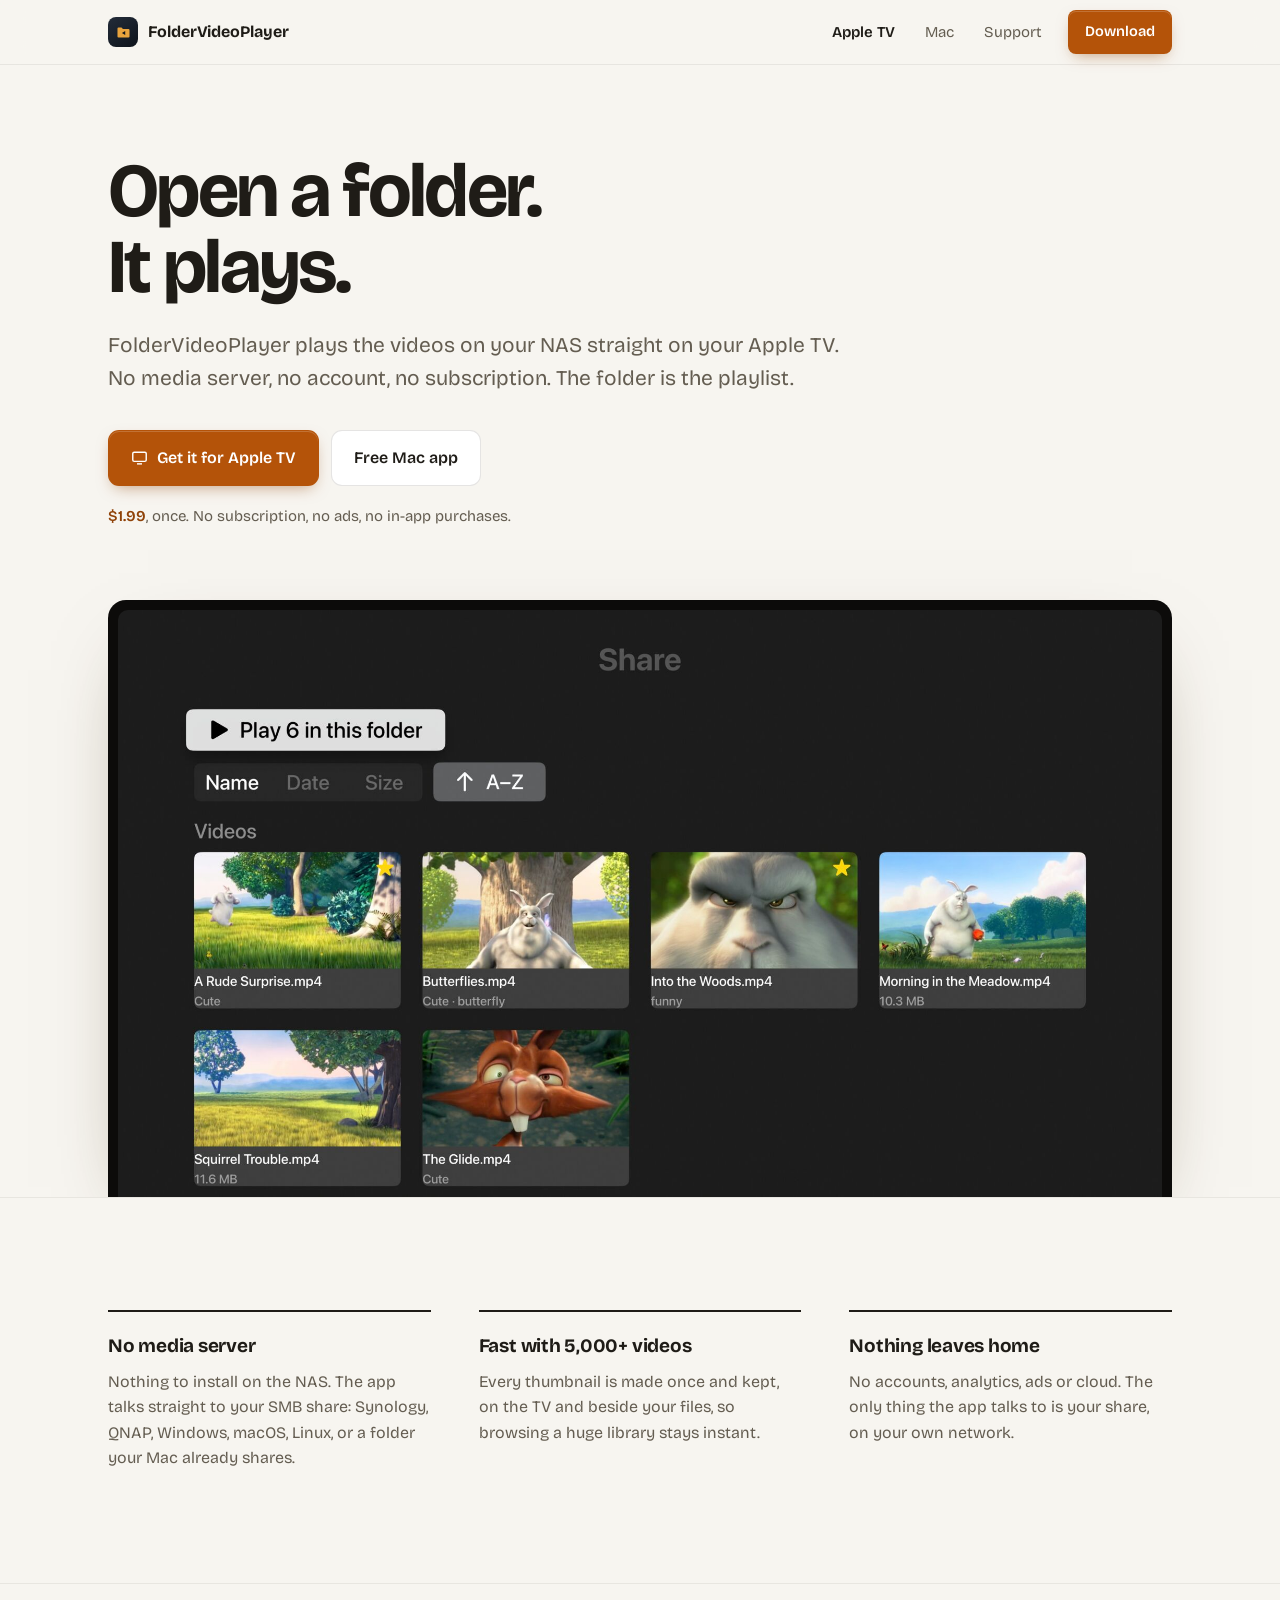
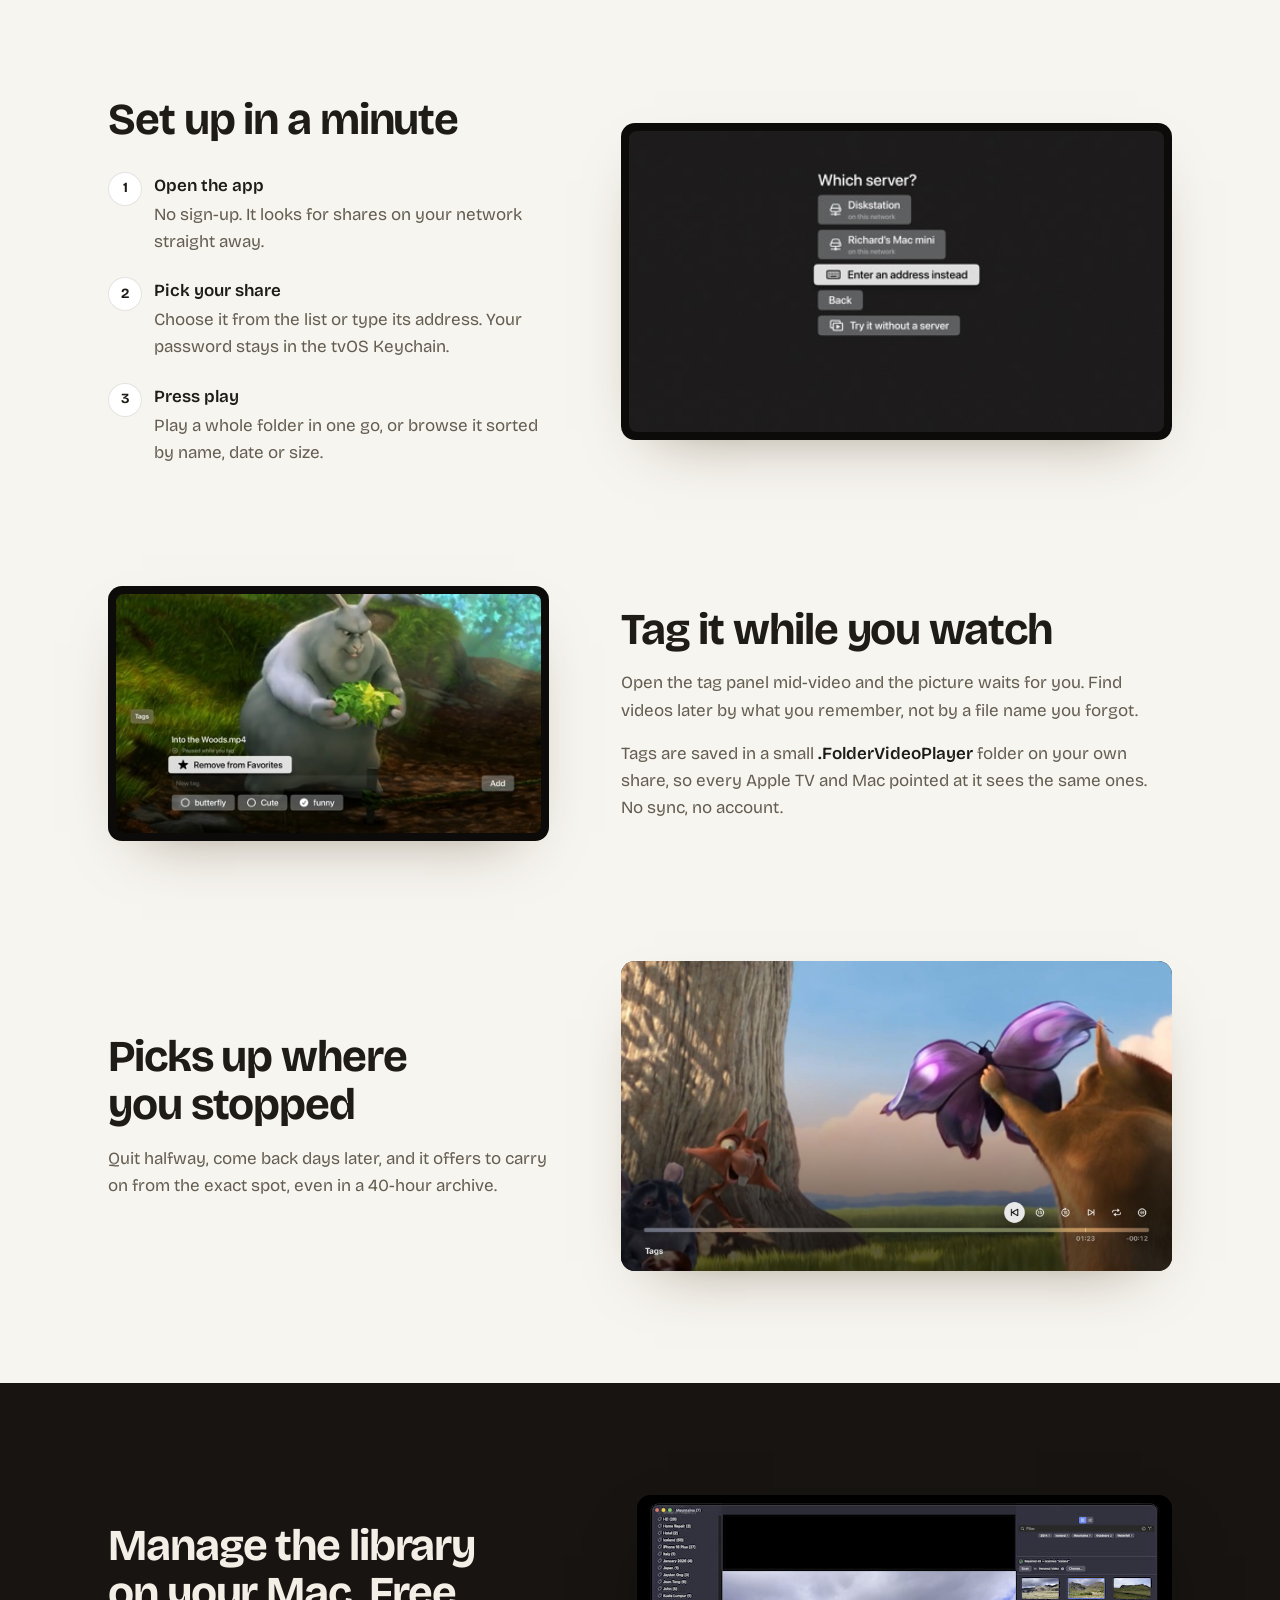
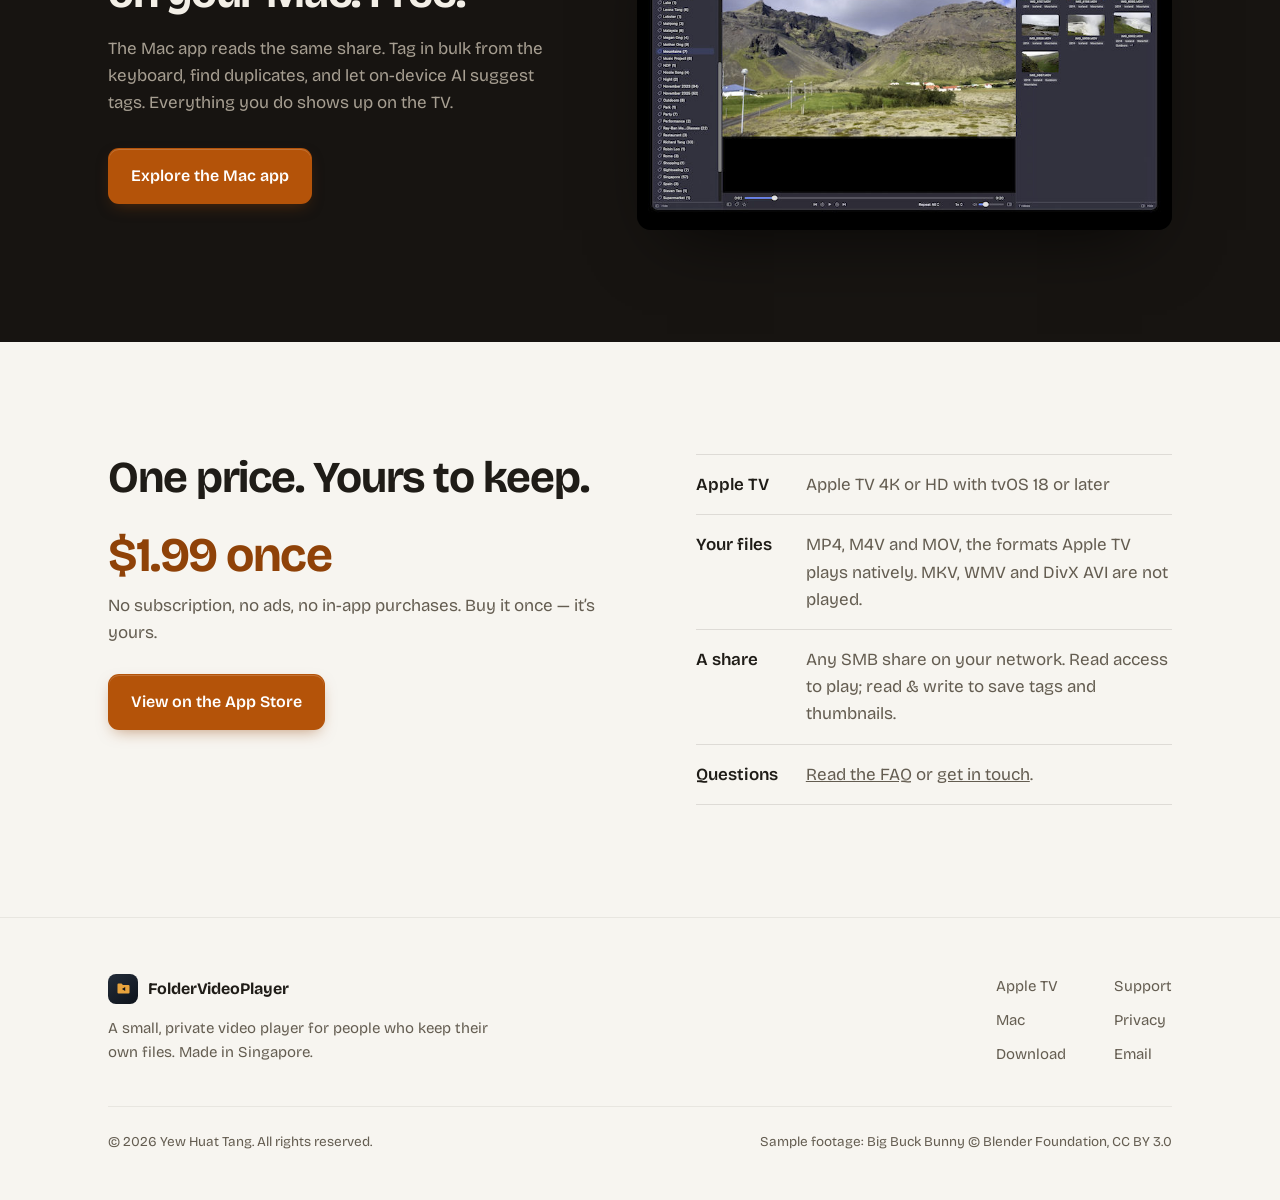
==== commit 6744fee1: "feat(site): redesign — short home page, /mac and /support pages, one shared stylesheet Split the 13-" ====
--- a/index.html
+++ b/index.html
@@ -5,946 +5,161 @@
 <meta name="viewport" content="width=device-width, initial-scale=1.0">
 <title>FolderVideoPlayer — Open a folder. It plays. Your videos on Apple&nbsp;TV &amp; Mac</title>
 <meta name="description" content="Open a folder and it plays — no playlist to build. FolderVideoPlayer plays your own videos on Apple TV straight from your NAS, with a free Mac companion to tag and manage the same library. No accounts, no cloud, no subscription.">
+<link rel="canonical" href="https://foldervideoplayer.tangrick.com/">
+<meta property="og:type" content="website">
+<meta property="og:site_name" content="FolderVideoPlayer">
+<meta property="og:url" content="https://foldervideoplayer.tangrick.com/">
+<meta property="og:title" content="FolderVideoPlayer — Open a folder. It plays. Your videos on Apple TV &amp; Mac">
+<meta property="og:description" content="Open a folder and it plays — no playlist to build. FolderVideoPlayer plays your own videos on Apple TV straight from your NAS, with a free Mac companion to tag and manage the same library. No accounts, no cloud, no subscription.">
+<meta property="og:image" content="https://foldervideoplayer.tangrick.com/img/og.jpg">
+<meta name="twitter:card" content="summary_large_image">
+<script type="application/ld+json">
+{
+  "@context": "https://schema.org",
+  "@type": "SoftwareApplication",
+  "name": "FolderVideoPlayer",
+  "url": "https://foldervideoplayer.tangrick.com/",
+  "description": "Plays your own videos on Apple TV straight from your NAS over SMB, with a free Mac companion to tag and manage the same library. No accounts, no cloud, no subscription.",
+  "applicationCategory": "MultimediaApplication",
+  "operatingSystem": "tvOS, macOS",
+  "image": "https://foldervideoplayer.tangrick.com/img/og.jpg",
+  "downloadUrl": "https://apps.apple.com/app/id6808935262",
+  "author": {"@type": "Person", "name": "Richard Tang"}
+}
+</script>
+<script>
+  /* Old one-page anchors now live on their own pages. */
+  (function(){
+    var h = location.hash.slice(1), map = {faq:'/support#faq', contact:'/support#contact', helpForm:'/support#contact', ai:'/mac#ai', mac:'/mac', desktop:'/mac', privacy:'/privacy'};
+    if (map[h]) location.replace(map[h]);
+  })();
+</script>
 <link rel="preconnect" href="https://fonts.googleapis.com">
 <link rel="preconnect" href="https://fonts.gstatic.com" crossorigin>
-<link href="https://fonts.googleapis.com/css2?family=Bricolage+Grotesque:opsz,wdth,wght@12..96,75..100,300..800&family=Instrument+Serif:ital@0;1&display=swap" rel="stylesheet">
-<style>
-:root{
-  --bg:#f6f4ee;
-  --panel:#ffffff;
-  --ink:#24211b;
-  --mut:#6e675c;
-  --mut2:#8f887a;
-  --acc:#b45309;
-  --acc-ink:#ffffff;
-  --acc-deep:#96430a;
-  --acc-soft:rgba(180,83,9,.09);
-  --acc-line:rgba(180,83,9,.28);
-  --line:rgba(40,34,24,.11);
-  --line2:rgba(40,34,24,.07);
-  --shadow:0 18px 44px -20px rgba(110,80,30,.22);
-  --font-d:"Bricolage Grotesque",ui-sans-serif,system-ui,sans-serif;
-  --font-s:"Instrument Serif",Georgia,serif;
-}
-*{margin:0;padding:0;box-sizing:border-box}
-html{scroll-behavior:smooth}
-body{
-  background:
-    radial-gradient(70% 45% at 50% -5%,rgba(233,196,138,.22),transparent 65%),
-    linear-gradient(180deg,#faf8f3 0%,var(--bg) 42%,#f1ede3 100%);
-  background-attachment:fixed;
-  color:var(--ink);
-  font-family:var(--font-d);
-  font-weight:400;
-  line-height:1.6;
-  -webkit-font-smoothing:antialiased;
-  overflow-x:hidden;
-}
-/* paper grain */
-body::before{
-  content:"";position:fixed;inset:0;z-index:0;pointer-events:none;
-  background-image:url("data:image/svg+xml,%3Csvg xmlns='http://www.w3.org/2000/svg' width='140' height='140'%3E%3Cfilter id='n'%3E%3CfeTurbulence type='fractalNoise' baseFrequency='0.9' numOctaves='2'/%3E%3C/filter%3E%3Crect width='140' height='140' filter='url(%23n)' opacity='0.5'/%3E%3C/svg%3E");
-  opacity:.022;
-}
-.wrap{position:relative;z-index:1;max-width:1120px;margin:0 auto;padding:0 28px}
-a{color:inherit;text-decoration:none}
-img{display:block}
-
-/* ---------- topbar ---------- */
-.topbar{
-  position:sticky;top:0;z-index:20;
-  backdrop-filter:blur(14px);
-  background:rgba(250,248,244,.82);
-  border-bottom:1px solid var(--line2);
-}
-.topbar .wrap{display:flex;align-items:center;justify-content:space-between;height:64px}
-.brand{display:flex;align-items:center;gap:11px;font-weight:700;font-size:16px;letter-spacing:.01em;color:var(--ink)}
-.brand .mark{
-  width:30px;height:30px;border-radius:8px;flex:0 0 auto;
-  background:linear-gradient(145deg,#232c39,#0e131b);
-  border:1px solid rgba(0,0,0,.25);
-  display:grid;place-items:center;
-  box-shadow:inset 0 1px 0 rgba(255,255,255,.14),0 4px 10px rgba(60,45,15,.18);
-}
-.brand .mark svg{width:16px;height:16px}
-.nav{display:flex;align-items:center;gap:26px;font-size:13.5px;color:var(--mut)}
-.nav a{transition:color .25s}
-.nav a:hover{color:var(--ink)}
-.nav .pill{
-  color:#fff;background:var(--acc);
-  padding:7px 15px;border-radius:999px;font-weight:700;font-size:13px;
-  box-shadow:0 4px 14px rgba(180,83,9,.28);
-  transition:transform .25s,box-shadow .25s,background .25s;
-  font-family:var(--font-d);
-}
-.nav .pill:hover{transform:translateY(-1px);background:var(--acc-deep);box-shadow:0 8px 22px rgba(180,83,9,.38);color:#fff}
-
-/* ---------- hero (centered, big TV below) ---------- */
-.hero{padding:88px 0 40px;text-align:center}
-.hero .inner{max-width:1000px;margin:0 auto}
-.eyebrow{
-  display:inline-flex;align-items:center;gap:9px;
-  font-size:12px;font-weight:700;letter-spacing:.16em;text-transform:uppercase;
-  color:var(--acc);
-  border:1px solid var(--acc-line);
-  background:var(--acc-soft);
-  padding:8px 15px;border-radius:999px;
-}
-.eyebrow .dot{width:6px;height:6px;border-radius:50%;background:var(--acc);box-shadow:0 0 10px rgba(180,83,9,.55);animation:pulse 2.4s ease-in-out infinite}
-@keyframes pulse{0%,100%{opacity:1}50%{opacity:.35}}
-h1{
-  font-size:clamp(40px,6vw,68px);
-  line-height:1.02;
-  font-weight:650;
-  letter-spacing:-.024em;
-  margin:24px 0 20px;
-  color:var(--ink);
-}
-h1 em{
-  font-family:var(--font-s);
-  font-style:italic;
-  font-weight:400;
-  color:var(--acc);
-  padding-right:.06em;
-}
-.lede{color:var(--mut);font-size:clamp(16px,1.6vw,18.5px);max-width:58ch;margin:0 auto 32px}
-.lede b{color:var(--ink);font-weight:600}
-.offer{
-  display:inline-flex;align-items:center;gap:12px;flex-wrap:wrap;justify-content:center;
-  margin:26px auto 0;padding:13px 22px;border-radius:14px;
-  background:linear-gradient(135deg,rgba(180,83,9,.12),rgba(233,196,138,.18));
-  border:1px solid var(--acc-line);box-shadow:var(--shadow);
-  font-size:15px;font-weight:600;color:var(--ink);
-}
-.offer .tag{
-  background:var(--acc);color:#fff;font-size:11px;font-weight:800;
-  letter-spacing:.14em;text-transform:uppercase;
-  padding:5px 11px;border-radius:999px;
-}
-.offer b{color:var(--acc-deep);font-weight:800}
-.offer .when{color:var(--mut);font-weight:600}
-.cta{display:flex;gap:14px;flex-wrap:wrap;justify-content:center}
-.btn{
-  display:inline-flex;align-items:center;gap:9px;
-  padding:15px 26px;border-radius:13px;
-  font-weight:700;font-size:15px;
-  transition:transform .25s,box-shadow .25s,background .25s;
-}
-.btn.primary{background:var(--acc);color:#fff;box-shadow:0 10px 30px rgba(180,83,9,.32)}
-.btn.primary:hover{transform:translateY(-2px);background:var(--acc-deep);box-shadow:0 16px 42px rgba(180,83,9,.42)}
-.btn.primary svg{width:16px;height:16px}
-.btn.ghost{border:1px solid var(--line);color:var(--ink);background:rgba(255,255,255,.65)}
-.btn.ghost:hover{border-color:rgba(40,34,24,.3);transform:translateY(-2px)}
-.btn.ghost svg{width:16px;height:16px}
-.cta-note{margin-top:15px;font-size:12.5px;color:var(--mut2);font-weight:600;letter-spacing:.02em;text-align:center}
-.cta-note a{color:var(--acc);font-weight:700}
-.cta-note a:hover{text-decoration:underline}
-.trust{display:flex;gap:22px;margin-top:28px;justify-content:center;flex-wrap:wrap;color:var(--mut2);font-size:12.5px;font-weight:600;letter-spacing:.04em}
-.trust span{display:inline-flex;align-items:center;gap:7px}
-.trust svg{width:13px;height:13px;color:var(--acc)}
-
-/* ---------- the TV ---------- */
-.stage{position:relative;margin:54px auto 8px;max-width:520px}
-.glow{
-  position:absolute;inset:-10% -6%;z-index:-1;
-  background:
-    radial-gradient(40% 55% at 68% 30%,rgba(224,154,60,.22),transparent 70%),
-    radial-gradient(45% 60% at 28% 78%,rgba(120,150,210,.2),transparent 72%);
-  filter:blur(16px);
-}
-.tvf{
-  position:relative;
-  background:linear-gradient(180deg,#1a2333,#0a0d13);
-  border:1px solid rgba(0,0,0,.6);
-  border-radius:24px;
-  padding:16px;
-  box-shadow:
-    0 44px 90px -34px rgba(90,62,18,.55),
-    inset 0 1px 0 rgba(255,255,255,.14);
-}
-.tvsf{
-  position:absolute;inset:16px;z-index:2;border-radius:16px;pointer-events:none;
-  background:linear-gradient(118deg,rgba(255,255,255,.1) 0%,rgba(255,255,255,.02) 24%,transparent 42%);
-}
-.tvshot{
-  width:100%;aspect-ratio:16/9;object-fit:cover;
-  border-radius:16px;
-  border:1px solid rgba(255,255,255,.06);
-  background:#0a0e15;
-}
-.tvbar{display:flex;align-items:center;justify-content:space-between;padding:16px 10px 2px;color:#aeb6c4;font-size:13px;font-weight:600;letter-spacing:.02em;gap:12px;flex-wrap:wrap}
-.tvbar .l{display:flex;align-items:center;gap:10px}
-.tvbar .l i{width:7px;height:7px;border-radius:50%;background:#e8963a;box-shadow:0 0 9px rgba(232,150,58,.9);flex:0 0 auto}
-.tvbar .l b{color:#eef1f6;font-weight:650}
-.tvstand{
-  margin:-4px auto 0;width:250px;height:30px;
-  background:linear-gradient(180deg,#1d2536,#0b0e15);
-  border-radius:0 0 12px 12px;
-  border:1px solid rgba(0,0,0,.5);border-top:none;
-  box-shadow:inset 0 2px 3px rgba(255,255,255,.08),0 10px 18px -8px rgba(60,40,10,.35);
-}
-.tvshadow{
-  margin:-11px auto 0;width:min(460px,74%);height:30px;
-  background:radial-gradient(50% 50% at 50% 50%,rgba(90,62,18,.34),transparent 72%);
-  filter:blur(2px);
-}
-.float-card{
-  position:absolute;display:flex;align-items:center;gap:10px;
-  background:rgba(255,255,255,.97);
-  border:1px solid rgba(40,34,24,.1);
-  border-radius:14px;
-  padding:12px 16px;
-  font-size:13px;font-weight:650;
-  color:var(--ink);
-  box-shadow:0 18px 44px rgba(100,72,20,.24);
-  animation:float 6s ease-in-out infinite;
-}
-.float-card svg{width:15px;height:15px;color:var(--acc);flex:0 0 auto}
-.float-card small{display:block;font-size:10.5px;color:var(--mut2);font-weight:500;line-height:1.25}
-.fc1{top:10%;left:-14px;animation-delay:.4s}
-.fc2{bottom:20%;right:-14px;animation-delay:2s}
-@keyframes float{0%,100%{transform:translateY(0)}50%{transform:translateY(-9px)}}
-
-/* ---------- sections ---------- */
-section{padding:80px 0}
-section[id],#helpForm{scroll-margin-top:70px}
-.kicker{
-  font-size:12px;font-weight:700;letter-spacing:.2em;text-transform:uppercase;
-  color:var(--acc);margin-bottom:16px;display:flex;align-items:center;gap:12px;
-}
-.kicker::before{content:"";width:26px;height:2px;border-radius:2px;background:var(--acc)}
-h2{font-size:clamp(27px,3.4vw,38px);font-weight:650;letter-spacing:-.018em;line-height:1.12;margin-bottom:14px;max-width:22ch;color:var(--ink)}
-h2 em{font-family:var(--font-s);font-style:italic;font-weight:400;color:var(--acc)}
-.sub{color:var(--mut);font-size:16px;max-width:56ch}
-
-/* four plain things strip */
-.four{display:grid;grid-template-columns:1fr 1fr;gap:14px;margin-top:40px}
-.four .card{
-  background:var(--panel);border:1px solid var(--line2);border-radius:18px;
-  padding:24px 26px 22px;box-shadow:0 2px 6px rgba(90,66,25,.05);
-  transition:transform .3s,border-color .3s,box-shadow .3s;
-}
-.four .card:hover{transform:translateY(-4px);border-color:rgba(180,83,9,.28);box-shadow:var(--shadow)}
-.four .no{font-family:var(--font-s);font-style:italic;font-size:19px;color:var(--acc);display:block;margin-bottom:6px}
-.four h3{font-size:17.5px;font-weight:650;letter-spacing:-.01em;margin-bottom:7px;color:var(--ink)}
-.four p{color:var(--mut);font-size:14px;line-height:1.62}
-.four p b{color:var(--ink);font-weight:600}
-
-/* desktop showcase */
-.desktopcard{
-  margin:36px 0 0;background:var(--panel);border:1px solid var(--line2);
-  border-radius:20px;overflow:hidden;box-shadow:var(--shadow);
-}
-.desktopcard + .desktopcard{margin-top:16px}
-.desktopcard img{width:100%;height:auto}
-.desktopcard.narrow img{width:auto;max-width:100%;margin:0 auto}
-.desktopcard figcaption{
-  padding:13px 22px;font-size:12.5px;color:var(--mut2);font-weight:600;line-height:1.5;
-  border-top:1px solid var(--line2);background:rgba(255,255,255,.6);
-}
-
-/* stats */
-.stats{border-top:1px solid var(--line2);border-bottom:1px solid var(--line2);padding:0;margin:6px 0 0;background:rgba(255,255,255,.4)}
-.stats .wrap{display:grid;grid-template-columns:repeat(4,1fr)}
-.stat{padding:34px 26px 34px 0;border-left:1px solid var(--line2)}
-.stat:first-child{border-left:none}
-.stat .n{font-size:clamp(26px,2.8vw,36px);font-weight:700;letter-spacing:-.02em;color:var(--ink);display:flex;align-items:baseline;gap:3px}
-.stat .n i{font-family:var(--font-s);font-style:italic;color:var(--acc);font-size:.85em}
-.stat .l{color:var(--mut2);font-size:13px;margin-top:6px;max-width:24ch}
-
-/* AI section */
-.aisec{background:linear-gradient(180deg,rgba(255,252,246,.65),transparent)}
-.aigrid{display:grid;grid-template-columns:1fr 1fr;gap:14px;margin-top:38px}
-.bundles{margin-top:26px;background:var(--panel);border:1px solid var(--line2);border-radius:18px;padding:24px 26px;box-shadow:0 2px 6px rgba(90,66,25,.05)}
-.bundles h3{font-size:18px;letter-spacing:-.01em;margin:0 0 6px}
-.bundles p{color:var(--mut);font-size:15px;line-height:1.65;margin:0 0 16px}
-.btab{width:100%;border-collapse:collapse;font-size:14.5px}
-.btab th{text-align:left;font-size:11.5px;letter-spacing:.09em;text-transform:uppercase;color:var(--mut);font-weight:600;padding:0 10px 8px 0;border-bottom:1px solid var(--line2)}
-.btab td{padding:11px 10px 11px 0;border-bottom:1px solid var(--line2);color:var(--mut);vertical-align:top}
-.btab tr:last-child td{border-bottom:none}
-.btab td:first-child{color:var(--ink);font-weight:600;white-space:nowrap}
-.btab td:last-child{text-align:right;white-space:nowrap;color:var(--ink);font-variant-numeric:tabular-nums}
-.bnote{margin-top:14px;font-size:13.5px;color:var(--mut);line-height:1.6}
-@media (max-width:760px){.aigrid{grid-template-columns:1fr}.btab td:last-child{text-align:left}}
-
-/* features */
-.feats{display:grid;grid-template-columns:1fr 1fr;gap:14px;margin-top:40px}
-.feat{
-  background:var(--panel);
-  border:1px solid var(--line2);
-  border-radius:18px;
-  padding:26px 26px 24px;
-  position:relative;overflow:hidden;
-  box-shadow:0 2px 6px rgba(90,66,25,.05);
-  transition:transform .3s,border-color .3s,box-shadow .3s;
-}
-.feat:hover{transform:translateY(-4px);border-color:rgba(180,83,9,.28);box-shadow:var(--shadow)}
-.feat::before{
-  content:"";position:absolute;left:0;top:0;bottom:0;width:3px;border-radius:0 3px 3px 0;
-  background:linear-gradient(180deg,var(--acc),transparent);
-  opacity:0;transition:opacity .3s;
-}
-.feat:hover::before{opacity:1}
-.feat .ic{
-  width:40px;height:40px;border-radius:11px;margin-bottom:18px;
-  display:grid;place-items:center;
-  background:var(--acc-soft);
-  border:1px solid var(--acc-line);
-}
-.feat .ic svg{width:19px;height:19px;color:var(--acc)}
-.feat h3{font-size:17.5px;font-weight:650;letter-spacing:-.01em;margin-bottom:8px;color:var(--ink)}
-.feat p{color:var(--mut);font-size:14px;line-height:1.62}
-.feat p b{color:var(--ink);font-weight:600}
-
-/* gallery — big TV screens, one per row */
-.gallery{background:rgba(255,255,255,.32);border-top:1px solid var(--line2);border-bottom:1px solid var(--line2)}
-.shots{display:grid;grid-template-columns:repeat(4,1fr);gap:16px;margin-top:44px}
-.shot{
-  position:relative;aspect-ratio:16/9;
-  background:#0d1117;
-  border-radius:12px;overflow:hidden;
-  border:1px solid rgba(40,34,24,.16);
-  box-shadow:0 2px 8px rgba(90,66,25,.07);
-  transition:transform .3s,box-shadow .3s;
-}
-.shot:hover{transform:translateY(-4px);box-shadow:var(--shadow)}
-.shot img{position:absolute;inset:0;width:100%;height:100%;object-fit:cover}
-
-/* how it connects band */
-.connect{
-  border-top:1px solid var(--line2);border-bottom:1px solid var(--line2);
-  background:linear-gradient(180deg,rgba(255,255,255,.55),rgba(255,255,255,.15));
-}
-.conn3{display:grid;grid-template-columns:repeat(3,1fr);gap:0;margin-top:44px;position:relative}
-.conn3 .step{position:relative;padding:0 34px}
-.conn3 .step:not(:last-child)::after{
-  content:"";position:absolute;right:0;top:34px;width:1px;height:64%;
-  background:linear-gradient(180deg,transparent,var(--line),transparent);
-}
-.conn3 .step .no{
-  font-family:var(--font-s);font-style:italic;font-size:21px;color:var(--acc);
-  display:block;margin-bottom:10px;
-}
-.conn3 .step h3{font-size:16px;font-weight:650;margin-bottom:7px;color:var(--ink)}
-.conn3 .step p{color:var(--mut);font-size:13.5px;line-height:1.6}
-.conn3 .step .chip{
-  display:inline-flex;align-items:center;gap:6px;margin-top:13px;
-  font-size:11px;font-weight:700;letter-spacing:.05em;
-  color:#5b5347;background:rgba(255,255,255,.9);
-  border:1px solid var(--line);padding:5px 11px;border-radius:999px;
-}
-.conn3 .step .chip svg{width:11px;height:11px;color:var(--acc)}
-
-/* ---------- mac companion band ---------- */
-.mac{border-top:1px solid var(--line2);border-bottom:1px solid var(--line2);background:rgba(255,255,255,.32)}
-.maccard{
-  display:grid;grid-template-columns:1.5fr .8fr;margin-top:44px;
-  border:1px solid var(--line2);border-radius:22px;overflow:hidden;
-  background:var(--panel);box-shadow:0 2px 8px rgba(90,66,25,.05);
-}
-.mac .bens{padding:30px 34px;display:grid;align-content:center}
-.mac .ben{display:grid;grid-template-columns:auto 1fr;gap:15px;padding:15px 0;border-top:1px solid var(--line2)}
-.mac .ben:first-child{border-top:none;padding-top:2px}
-.mac .ben .mi{
-  width:38px;height:38px;border-radius:11px;flex:0 0 auto;
-  display:grid;place-items:center;
-  background:var(--acc-soft);border:1px solid var(--acc-line);
-}
-.mac .ben .mi svg{width:17px;height:17px;color:var(--acc)}
-.mac .ben h3{font-size:15.5px;font-weight:650;letter-spacing:-.008em;margin-bottom:4px;color:var(--ink)}
-.mac .ben p{color:var(--mut);font-size:13.5px;line-height:1.6}
-.mac .ben p b{color:var(--ink)}
-.mac .dl{
-  background:linear-gradient(165deg,rgba(233,196,138,.2),rgba(255,255,255,0) 55%),#fff;
-  border-left:1px solid var(--line2);
-  padding:34px 32px;display:flex;flex-direction:column;justify-content:center;gap:15px;
-}
-.mac .dl .frag{
-  align-self:flex-start;font-size:10.5px;font-weight:800;letter-spacing:.15em;text-transform:uppercase;
-  color:var(--acc-deep);background:var(--acc-soft);border:1px solid var(--acc-line);
-  padding:4px 10px;border-radius:999px;
-}
-.mac .dl h3{font-size:20px;font-weight:650;letter-spacing:-.014em;line-height:1.2;color:var(--ink)}
-.mac .dl .meta{color:var(--mut2);font-size:12.5px;line-height:1.55}
-.mac .dl .note{color:var(--mut2);font-size:12px;line-height:1.5}
-.mac .dl .alt{color:var(--mut2);font-size:11px;font-weight:600;letter-spacing:.08em;text-transform:uppercase;margin-top:-2px}
-.mac .dl .btn{align-self:flex-start}
-
-/* privacy band */
-.priv{
-  display:grid;grid-template-columns:auto 1fr auto;align-items:center;gap:26px;
-  background:var(--panel);border:1px solid var(--line2);border-radius:20px;
-  padding:30px 34px;margin-top:8px;
-  box-shadow:0 2px 8px rgba(90,66,25,.05);
-}
-.priv .shield{
-  width:52px;height:52px;border-radius:15px;flex:0 0 auto;
-  display:grid;place-items:center;
-  background:var(--acc-soft);
-  border:1px solid var(--acc-line);
-}
-.priv .shield svg{width:24px;height:24px;color:var(--acc)}
-.priv h3{font-size:18px;font-weight:650;margin-bottom:5px;color:var(--ink)}
-.priv p{color:var(--mut);font-size:14.5px;max-width:64ch}
-.priv a{color:var(--acc);font-weight:650;white-space:nowrap;font-size:14px}
-.priv a:hover{text-decoration:underline}
-
-/* FAQ */
-.faqs{margin-top:40px;display:grid;gap:10px;max-width:820px}
-.faqs details{
-  border:1px solid var(--line2);border-radius:15px;
-  background:var(--panel);
-  padding:0 24px;
-  box-shadow:0 1px 4px rgba(90,66,25,.04);
-  transition:border-color .3s;
-}
-.faqs details[open]{border-color:var(--acc-line);background:rgba(255,252,246,.9)}
-.faqs summary{
-  list-style:none;cursor:pointer;
-  padding:19px 30px 19px 0;position:relative;
-  font-weight:650;font-size:15.5px;letter-spacing:-.005em;
-  color:var(--ink);
-}
-.faqs summary::-webkit-details-marker{display:none}
-.faqs summary::after{
-  content:"+";position:absolute;right:2px;top:50%;transform:translateY(-50%);
-  font-size:20px;color:var(--acc);font-weight:400;transition:transform .3s;
-}
-.faqs details[open] summary::after{transform:translateY(-50%) rotate(45deg)}
-.faqs .a{color:var(--mut);font-size:14.5px;padding:0 0 20px;line-height:1.7}
-.faqs .a a{color:var(--acc);font-weight:600}
-.faqs .a a:hover{text-decoration:underline}
-.faqs .a b{color:var(--ink)}
-
-/* contact / help form */
-.helpcard{
-  background:var(--panel);border:1px solid var(--line2);border-radius:20px;
-  padding:34px 36px;margin-top:40px;max-width:760px;
-  box-shadow:0 2px 8px rgba(90,66,25,.05);
-}
-.helpcard .grid2{display:grid;grid-template-columns:1fr 1fr;gap:18px}
-.field{margin-bottom:18px}
-.field label{display:block;font-size:13px;font-weight:650;margin-bottom:7px;color:var(--ink)}
-.field label span{color:var(--acc);font-weight:700}
-.field input,.field textarea{
-  width:100%;background:#fff;border:1px solid var(--line);border-radius:11px;
-  padding:12px 14px;font:inherit;font-size:14.5px;color:var(--ink);
-  outline:none;transition:border-color .2s,box-shadow .2s;
-}
-.field textarea{resize:vertical;min-height:130px}
-.field input::placeholder,.field textarea::placeholder{color:#b3ab9c}
-.field input:focus,.field textarea:focus{border-color:var(--acc);box-shadow:0 0 0 3px rgba(180,83,9,.14)}
-.helpcard .note{color:var(--mut2);font-size:12.5px;margin-top:2px}
-.formrow{display:flex;align-items:center;gap:16px;flex-wrap:wrap;margin-top:4px}
-.btn.submit{background:var(--acc);color:#fff;border:none;cursor:pointer;padding:13px 26px}
-.btn.submit:hover{background:var(--acc-deep)}
-.btn.submit:disabled{opacity:.6;cursor:default;transform:none;box-shadow:none}
-.formstatus{margin-top:16px;font-size:14px;font-weight:600;display:none;align-items:center;gap:9px}
-.formstatus.ok{color:#1a7a3c;display:flex}
-.formstatus.err{color:#b3261e;display:flex}
-.formstatus .ico{width:17px;height:17px;flex:0 0 auto}
-@media(max-width:640px){.helpcard .grid2{grid-template-columns:1fr}}
-
-
-/* footer */
-footer{border-top:1px solid var(--line2);padding:44px 0 60px;background:rgba(255,255,255,.35)}
-.foot{display:flex;justify-content:space-between;gap:26px;flex-wrap:wrap;align-items:flex-start}
-.foot .col p{color:var(--mut2);font-size:13px;margin-top:10px;max-width:40ch}
-.foot .brand{font-size:15px}
-.foot .links{display:flex;gap:24px;color:var(--mut);font-size:13.5px;padding-top:8px}
-.foot .links a:hover{color:var(--ink)}
-.foot .end{
-  margin-top:34px;padding-top:22px;border-top:1px solid var(--line2);
-  display:flex;justify-content:space-between;gap:14px;flex-wrap:wrap;
-  color:var(--mut2);font-size:12px;
-}
-
-/* reveal */
-.reveal{opacity:0;transform:translateY(26px);transition:opacity .8s cubic-bezier(.2,.6,.2,1),transform .8s cubic-bezier(.2,.6,.2,1)}
-.reveal.in{opacity:1;transform:none}
-.hero .reveal{animation:rise .9s cubic-bezier(.2,.6,.2,1) both}
-.hero .d1{animation-delay:.05s}
-.hero .d2{animation-delay:.16s}
-.hero .d3{animation-delay:.3s}
-.hero .d4{animation-delay:.46s}
-@keyframes rise{from{opacity:0;transform:translateY(30px)}to{opacity:1;transform:none}}
-
-@media(max-width:960px){
-  .stats .wrap{grid-template-columns:1fr 1fr}
-  .stat:nth-child(3){border-left:none}
-  .stat{padding:26px 18px;border-top:1px solid var(--line2)}
-  .stat:nth-child(1),.stat:nth-child(2){border-top:none}
-  .shots{grid-template-columns:repeat(3,1fr)}
-}
-@media(max-width:720px){
-  .nav a:not(.pill){display:none}
-  .shots{grid-template-columns:repeat(2,1fr)}
-  .feats{grid-template-columns:1fr}
-  .four{grid-template-columns:1fr}
-  .conn3{grid-template-columns:1fr;gap:34px}
-  .conn3 .step::after{display:none}
-  .conn3 .step{padding:0}
-  .maccard{grid-template-columns:1fr}
-  .mac .dl{border-left:none;border-top:1px solid var(--line2)}
-  .priv{grid-template-columns:1fr;text-align:center;justify-items:center}
-  .float-card{display:none}
-  section{padding:60px 0}
-}
-@media(prefers-reduced-motion:reduce){
-  *,*::before,*::after{animation:none!important;transition:none!important}
-  .reveal{opacity:1;transform:none}
-}
-</style>
-<!-- Cloudflare Web Analytics (cookieless, aggregate — see privacy.html) -->
+<link href="https://fonts.googleapis.com/css2?family=Bricolage+Grotesque:opsz,wght@12..96,400..700&display=swap" rel="stylesheet">
+<link rel="stylesheet" href="/site.css">
+<!-- Cloudflare Web Analytics (cookieless, aggregate — see privacy) -->
 <script defer src='https://static.cloudflareinsights.com/beacon.min.js' data-cf-beacon='{"token": "4cf432e0536145aca0c6495345f89d56"}'></script>
 </head>
 <body>
+<a class="skip" href="#main">Skip to content</a>
 
-<header class="topbar">
+<header class="top">
   <div class="wrap">
-    <a class="brand" href="#top">
-      <span class="mark">
-        <svg viewBox="0 0 24 24" fill="none"><path d="M3.5 6.5A1.5 1.5 0 0 1 5 5h4.2l2 2.2H19a1.5 1.5 0 0 1 1.5 1.5v8.8a1.5 1.5 0 0 1-1.5 1.5H5A1.5 1.5 0 0 1 3.5 17.5v-11Z" fill="#e8a33d" opacity=".95"/><path d="M9.8 12.6l4.6-2.6v5.4l-4.6-2.8Z" fill="#0e131b"/></svg>
-      </span>
-      FolderVideoPlayer
+    <a class="brand" href="/" aria-label="FolderVideoPlayer home">
+      <span class="mark"><svg viewBox="0 0 24 24" fill="none" aria-hidden="true"><path d="M3.5 6.5A1.5 1.5 0 0 1 5 5h4.2l2 2.2H19a1.5 1.5 0 0 1 1.5 1.5v8.8a1.5 1.5 0 0 1-1.5 1.5H5A1.5 1.5 0 0 1 3.5 17.5v-11Z" fill="#e8a33d"/><path d="M9.8 12.6l4.6-2.6v5.4l-4.6-2.8Z" fill="#0e131b"/></svg></span>
+      <span class="name">FolderVideoPlayer</span>
     </a>
-    <nav class="nav">
-      <a href="#features">Features</a>
-      <a href="#ai">AI</a>
-      <a href="#gallery">Screens</a>
-      <a href="#faq">FAQ</a>
-      <a href="#privacy">Privacy</a>
-      <a href="#contact">Contact</a>
-      <a class="pill" href="download.html">Get the app</a>
+    <nav class="nav" aria-label="Main">
+      <a href="/" aria-current="page">Apple&nbsp;TV</a>
+      <a href="/mac">Mac</a>
+      <a href="/support">Support</a>
+      <a class="btn btn-primary" href="/download">Download</a>
     </nav>
   </div>
 </header>
 
-<main id="top">
+<main id="main">
 
-  <!-- HERO -->
   <section class="hero">
-    <div class="wrap inner">
-      <span class="eyebrow reveal d1"><span class="dot"></span>Now on the Apple&nbsp;TV App Store</span>
-      <h1 class="reveal d1">Open a folder. It <em>plays.</em></h1>
-      <p class="lede reveal d2">No playlist to build — <b>the folder is the list</b>. Your Apple&nbsp;TV plays your own files straight from your NAS: <b>no media server, no account, no subscription</b>. All you need is a share — your NAS, or a folder your Mac already shares.</p>
-      <div class="cta reveal d3">
-        <a class="btn primary" href="https://apps.apple.com/app/id6808935262">
-          <svg viewBox="0 0 24 24" fill="currentColor"><path d="M12 2a5 5 0 0 0-4.4 7.5A8.5 8.5 0 0 0 3.5 17v.5H4a8.5 8.5 0 0 0 16 0h.5V17a8.5 8.5 0 0 0-4.1-7.5A5 5 0 0 0 12 2Zm0 3a2 2 0 0 1 2 2h-4a2 2 0 0 1 2-2Z"/></svg>
-          View on the App Store
+    <div class="wrap">
+      <h1>Open a folder. It plays.</h1>
+      <p class="lede">FolderVideoPlayer plays the videos on your NAS straight on your Apple&nbsp;TV. No media server, no account, no subscription. The folder is the playlist.</p>
+      <div class="btns">
+        <a class="btn btn-primary" href="https://apps.apple.com/app/id6808935262">
+          <svg viewBox="0 0 24 24" fill="none" stroke="currentColor" stroke-width="2" aria-hidden="true"><rect x="2.5" y="4.5" width="19" height="13" rx="2"/><path d="M8.5 21h7"/></svg>
+          Get it for Apple&nbsp;TV
         </a>
-        <a class="btn ghost" href="FolderVideoPlayer-v1.1.7.dmg" rel="noopener"><svg viewBox="0 0 24 24" fill="none" stroke="currentColor" stroke-width="2.2"><path d="M12 3v11m0 0 4-4m-4 4-4-4"/><path d="M4 17v2.5A1.5 1.5 0 0 0 5.5 21h13a1.5 1.5 0 0 0 1.5-1.5V17"/></svg>Download for Mac</a>
+        <a class="btn btn-secondary" href="/mac">Free Mac app</a>
       </div>
-      <div class="cta-note reveal d4">Two screens, one library — Apple&nbsp;TV &amp; Mac read the same shares, tags and thumbnails. <a href="#gallery">See it on screen →</a></div>
-      <div class="trust reveal d4">
-        <span><svg viewBox="0 0 24 24" fill="none" stroke="currentColor" stroke-width="2"><rect x="2.5" y="5" width="19" height="13" rx="2"/><path d="M9.5 22h5M12 18v4"/></svg>Apple&nbsp;TV &amp; Mac</span>
-        <span><svg viewBox="0 0 24 24" fill="none" stroke="currentColor" stroke-width="2.4"><path d="M20 6 9 17l-5-5"/></svg>No account needed</span>
-        <span><svg viewBox="0 0 24 24" fill="none" stroke="currentColor" stroke-width="2.4"><path d="M20 6 9 17l-5-5"/></svg>No subscription</span>
-        <span><svg viewBox="0 0 24 24" fill="none" stroke="currentColor" stroke-width="2.4"><path d="M20 6 9 17l-5-5"/></svg>No cloud, ever</span>
+      <p class="note" data-paid="<b>$1.99</b>, once. No subscription, no ads, no in-app purchases."><b>Free until 31&nbsp;Oct&nbsp;2026</b>, then $1.99 once. No subscription, ever.</p>
+      <div class="screen">
+        <img src="/img/tv-library.jpg" alt="FolderVideoPlayer on Apple TV: a folder called Share, with a Play 6 in this folder button, sort options and six video thumbnails" width="2000" height="1125" fetchpriority="high">
       </div>
+    </div>
+  </section>
 
-      <div class="offer reveal d3" id="offerBanner">
-        <span class="tag">Launch offer</span>
-        <span><b>Free</b> on the App Store — from now until <b>7&nbsp;Oct&nbsp;2026</b>.<span class="when">&nbsp;After that: <b>$1.99</b> once. No subscription, ever.</span></span>
-      </div>
-
-      <div class="stage reveal d2">
-        <div class="glow"></div>
-        <div class="tvf">
-          <span class="tvsf" aria-hidden="true"></span>
-          <img class="tvshot" src="img/shot4.jpg" alt="FolderVideoPlayer library on an Apple TV — the full screen" width="480" height="270" loading="eager">
-          <div class="tvbar">
-            <span class="l"><i></i> <b>Media Share</b> · playing over SMB</span>
-            <span>Apple TV 4K · tvOS · local network only</span>
-          </div>
+  <section>
+    <div class="wrap">
+      <div class="points">
+        <div>
+          <h3>No media server</h3>
+          <p>Nothing to install on the NAS. The app talks straight to your SMB share: Synology, QNAP, Windows, macOS, Linux, or a folder your Mac already shares.</p>
         </div>
-        <div class="tvstand"></div>
-        <div class="tvshadow"></div>
-        <div class="float-card fc1">
-          <svg viewBox="0 0 24 24" fill="none" stroke="currentColor" stroke-width="2"><rect x="2" y="5" width="20" height="14" rx="2.5"/><path d="M2 8h20M9 5v14"/></svg>
-          <span>5,000+ files<small>thumbnails stay instant</small></span>
+        <div>
+          <h3>Fast with 5,000+ videos</h3>
+          <p>Every thumbnail is made once and kept, on the TV and beside your files, so browsing a huge library stays instant.</p>
         </div>
-        <div class="float-card fc2">
-          <svg viewBox="0 0 24 24" fill="none" stroke="currentColor" stroke-width="2"><circle cx="12" cy="12" r="9"/><path d="M8 12h8M12 8v8"/></svg>
-          <span>Resumes where you stopped<small>even after restart</small></span>
+        <div>
+          <h3>Nothing leaves home</h3>
+          <p>No accounts, analytics, ads or cloud. The only thing the app talks to is your share, on your own network.</p>
         </div>
       </div>
     </div>
   </section>
 
-  <!-- FOUR PLAIN THINGS -->
-  <section id="pillars">
+  <section>
     <div class="wrap">
-      <div class="kicker reveal">Four plain things</div>
-      <h2 class="reveal">What it does, <em>in four lines</em></h2>
-      <div class="four">
-        <div class="card reveal">
-          <span class="no">1</span>
-          <h3>Open a folder. It plays.</h3>
-          <p>No playlist to build — <b>the folder is the list</b>. Drop a folder on the Mac app and the first video starts at once; it carries on by itself and remembers where you stopped.</p>
+      <div class="row">
+        <div class="text">
+          <h2>Set up in a minute</h2>
+          <ol class="steps">
+            <li><span><b>Open the app</b>No sign-up. It looks for shares on your network straight away.</span></li>
+            <li><span><b>Pick your share</b>Choose it from the list or type its address. Your password stays in the tvOS Keychain.</span></li>
+            <li><span><b>Press play</b>Play a whole folder in one go, or browse it sorted by name, date or size.</span></li>
+          </ol>
         </div>
-        <div class="card reveal">
-          <span class="no">2</span>
-          <h3>Your Apple TV plays your own files, straight from your NAS.</h3>
-          <p><b>No media server, no account, no subscription.</b> The app talks to the share you point it at, over your local network only.</p>
+        <figure class="shot pad"><img src="/img/shot6.jpg" alt="The Which server? screen on Apple TV, listing a Diskstation and a Mac mini found on the network" width="480" height="270" loading="lazy"></figure>
+      </div>
+
+      <div class="row flip">
+        <div class="text">
+          <h2>Tag it while you watch</h2>
+          <p>Open the tag panel mid-video and the picture waits for you. Find videos later by what you remember, not by a file name you forgot.</p>
+          <p>Tags are saved in a small <b>.FolderVideoPlayer</b> folder on your own share, so every Apple&nbsp;TV and Mac pointed at it sees the same ones. No sync, no account.</p>
         </div>
-        <div class="card reveal">
-          <span class="no">3</span>
-          <h3>Tag it while you watch — the video waits for you.</h3>
-          <p>Press <b>⌘T</b> and the tag panel opens under the picture. Playback holds while you label — the video doesn't move on underneath you — and typing applies the tag instantly.</p>
+        <figure class="shot pad"><img src="/img/shot3.jpg" alt="The tag panel open over a playing video, with the tags butterfly, Cute and funny" width="480" height="270" loading="lazy"></figure>
+      </div>
+
+      <div class="row">
+        <div class="text">
+          <h2>Picks up where you stopped</h2>
+          <p>Quit halfway, come back days later, and it offers to carry on from the exact spot, even in a 40-hour archive.</p>
         </div>
-        <div class="card reveal">
-          <span class="no">4</span>
-          <h3>Tag it once on the Mac. It's already on the TV.</h3>
-          <p>Tags and posters are written into a <b>.FolderVideoPlayer</b> folder on your own share. The TV just reads them — no sync, no export, no account.</p>
-        </div>
+        <figure class="shot"><img src="/img/tv-playing.jpg" alt="A video playing full screen on Apple TV with the playback controls showing" width="1600" height="900" loading="lazy"></figure>
       </div>
     </div>
   </section>
 
-  <!-- STATS -->
-  <div class="stats">
-    <div class="wrap">
-      <div class="stat reveal"><div class="n">5,000<i>+</i></div><div class="l">videos in a library — browsing never slows, because every thumbnail is made once and kept</div></div>
-      <div class="stat reveal"><div class="n">100<i>%</i></div><div class="l">local network. Your videos never leave your home to reach your TV</div></div>
-      <div class="stat reveal"><div class="n">0</div><div class="l">accounts, analytics, ads or cloud servers — nothing to sign up for</div></div>
-      <div class="stat reveal"><div class="n">1<i>×</i></div><div class="l">payment, once, ever. No subscriptions, no recurring fees</div></div>
-    </div>
-  </div>
-
-  <!-- FEATURES -->
-  <section id="features">
-    <div class="wrap">
-      <div class="kicker reveal">Made for big libraries</div>
-      <h2 class="reveal">Your own videos, <em>finally findable</em></h2>
-      <p class="sub reveal">No transcoding server, no photo-library tax, no “supported cloud only” — your files, presented properly no matter how deep the folders got.</p>
-      <div class="feats">
-        <div class="feat reveal">
-          <div class="ic"><svg viewBox="0 0 24 24" fill="none" stroke="currentColor" stroke-width="1.8"><path d="M3.5 6.5A1.5 1.5 0 0 1 5 5h4.2l2 2.2H19a1.5 1.5 0 0 1 1.5 1.5v8.8A1.5 1.5 0 0 1 19 19H5a1.5 1.5 0 0 1-1.5-1.5v-11Z"/></svg></div>
-          <h3>Browse any SMB share</h3>
-          <p>Works with <b>Synology, QNAP, Windows, macOS, Linux</b> — anything that speaks SMB. Find your share by name over Bonjour or type its address. The folders you sorted years ago, and the ones you never got round to, both open as they are.</p>
-        </div>
-        <div class="feat reveal">
-          <div class="ic"><svg viewBox="0 0 24 24" fill="none" stroke="currentColor" stroke-width="1.8"><rect x="3" y="5" width="18" height="14" rx="2.5"/><path d="M3 10h18"/><path d="m8 15.5 2.6-3 2.2 2.4 1.8-1.6L18 16.5"/></svg></div>
-          <h3>Thumbnails that never slow down</h3>
-          <p>Every thumbnail is <b>generated once and never again</b> — even at 5,000+ videos, browsing stays instant. Frames are kept on the TV and beside your files on the share, so a second device never rebuilds them.</p>
-        </div>
-        <div class="feat reveal">
-          <div class="ic"><svg viewBox="0 0 24 24" fill="none" stroke="currentColor" stroke-width="1.8"><path d="M6 3h12l3 4.5L12 21 3 7.5 6 3Z"/><path d="M3 7.5h18"/><path d="M9.5 7.5 12 21l2.5-13.5Z" opacity=".55"/></svg></div>
-          <h3>Find it by what you remember</h3>
-          <p>Tag a video from the TV or the Mac — no save step — and find it again by the tag, not the file name you forgot. Tags live in a small folder on your own share, so the <b>Mac, the TV and every device</b> pointed at it see the same ones.</p>
-        </div>
-        <div class="feat reveal">
-          <div class="ic"><svg viewBox="0 0 24 24" fill="none" stroke="currentColor" stroke-width="1.8"><circle cx="12" cy="12" r="9"/><path d="M12 7v5l3.5 2"/></svg></div>
-          <h3>Picks up where you stopped</h3>
-          <p>Quit mid-video, come back days later — it <b>offers to carry on</b> from the exact spot. A 40-hour archive is watchable again when the TV remembers where you are in it.</p>
+  <section class="night">
+    <div class="wrap promo">
+      <div>
+        <h2>Manage the library on your Mac. Free.</h2>
+        <p style="margin-top:18px">The Mac app reads the same share. Tag in bulk from the keyboard, find duplicates, and let on-device AI suggest tags. Everything you do shows up on the TV.</p>
+        <div class="btns">
+          <a class="btn btn-primary" href="/mac">Explore the Mac app</a>
         </div>
       </div>
+      <figure class="shot"><img src="/img/mac-workspace-768.jpg" alt="FolderVideoPlayer for Mac: tag sidebar, the video playing, and the folder's videos as poster frames" width="768" height="481" loading="lazy"></figure>
     </div>
   </section>
 
-  <!-- DESKTOP: pillars 1 + 3 -->
-  <section id="desktop">
-    <div class="wrap">
-      <div class="kicker reveal">On the desktop</div>
-      <h2 class="reveal">The whole folder plays. <em>Tag it while it runs.</em></h2>
-      <p class="sub reveal">The free Mac app is where the pair starts. Drop a folder on the window — or press <b>⌘O</b> — and the first video starts at once. No playlist to build, nothing to drag: the folder <i>is</i> the list, it carries on by itself, and every video keeps its own resume point.</p>
-      <figure class="desktopcard narrow reveal">
-        <img src="img/mac-workspace-768.jpg" alt="FolderVideoPlayer for Mac — the three-pane window: the tag sidebar, the video playing, and the folder's own videos shown as poster frames with their names" width="768" height="481" loading="lazy">
-        <figcaption>The workspace: the tag sidebar, the video playing, and the folder's own videos as poster frames — browse by tag, play from a frame, it carries on by itself.</figcaption>
-      </figure>
-      <figure class="desktopcard narrow reveal">
-        <img src="img/mac-tagging-768.jpg" alt="FolderVideoPlayer for Mac — the tag panel open under the picture, with the tags 2014, Iceland and Waterfall applied" width="768" height="440" loading="lazy">
-        <figcaption>Press ⌘T to tag what is playing: the panel opens under the picture and playback holds until you close it — the video doesn't move on underneath you. Typing applies instantly; no save step. Esc closes.</figcaption>
-      </figure>
-    </div>
-  </section>
-
-  <!-- APPLE TV: pillars 2 + 4 -->
-  <section id="tv">
-    <div class="wrap">
-      <div class="kicker reveal">On the Apple TV</div>
-      <h2 class="reveal">No media server. <em>Tag it once — it's already there.</em></h2>
-      <p class="sub reveal">The Apple TV app talks straight to the share you point it at — your files, over your own network, nothing in between. You need a share already: <b>your NAS, or a folder your Mac shares</b>. That's file sharing, not a media server.</p>
-      <div class="feats">
-        <div class="feat reveal">
-          <div class="ic"><svg viewBox="0 0 24 24" fill="none" stroke="currentColor" stroke-width="1.8"><rect x="2.5" y="5" width="19" height="13" rx="2"/><path d="M9.5 22h5M12 18v4"/></svg></div>
-          <h3>No media server</h3>
-          <p>Nothing to install on the NAS, no account anywhere, nothing exposed to the internet. The app speaks <b>SMB directly</b> — the same file sharing your Mac already does. Credentials stay in the tvOS Keychain, and the connection never leaves your local network.</p>
-        </div>
-        <div class="feat reveal">
-          <div class="ic"><svg viewBox="0 0 24 24" fill="none" stroke="currentColor" stroke-width="1.8"><path d="M6 3h12l3 4.5L12 21 3 7.5 6 3Z"/><path d="M3 7.5h18"/><path d="M9.5 7.5 12 21l2.5-13.5Z" opacity=".55"/></svg></div>
-          <h3>Tag it once, on any screen</h3>
-          <p>Tags and posters are written into a <b>.FolderVideoPlayer</b> folder on your own share. The TV reads every tag file it finds there and merges them — each person's tags in their own file, so writers never overwrite each other. What you labelled on the Mac is on the TV when you sit down.</p>
+  <section>
+    <div class="wrap facts">
+      <div>
+        <h2>One price. Yours to keep.</h2>
+        <p class="price" style="margin-top:28px" data-paid="$1.99 once">Free until 31&nbsp;Oct</p>
+        <p data-paid="No subscription, no ads, no in-app purchases. Buy it once — it’s yours.">Launch offer. From 1&nbsp;Nov&nbsp;2026 it’s a one-time $1.99. No subscription, no ads, no in-app purchases.</p>
+        <div class="btns" style="margin-top:28px">
+          <a class="btn btn-primary" href="https://apps.apple.com/app/id6808935262">View on the App Store</a>
         </div>
       </div>
-    </div>
-  </section>
-
-  <!-- MAC COMPANION -->
-  <section class="mac" id="mac">
-    <div class="wrap">
-      <div class="kicker reveal">Free · the management half</div>
-      <h2 class="reveal">Where a big library <em>gets managed</em></h2>
-      <p class="sub reveal">FolderVideoPlayer for macOS is free, and it reads the same shares your Apple&nbsp;TV does. Tag in bulk from a keyboard, clear out the duplicates eating your disk, let it <a href="#ai" style="color:var(--acc);font-weight:600">suggest tags and find people by face</a>, and pre-build the thumbnails the TV shows — everything lands on the share, so both screens agree.</p>
-      <div class="maccard reveal">
-        <div class="bens">
-          <div class="ben">
-            <span class="mi"><svg viewBox="0 0 24 24" fill="none" stroke="currentColor" stroke-width="1.8"><circle cx="6" cy="17.5" r="2.2"/><path d="M6 15.3V5.5l11-2.2v10"/><circle cx="17" cy="13.5" r="2.2"/></svg></span>
-            <div>
-              <h3>Plays a whole folder — QuickTime won't even play two</h3>
-              <p><b>Open&nbsp;New… → pick a folder → it starts playing</b> — every video in it, in order, subfolders included, looping until you stop it. Apple's built-in player can't even queue two files in a row; here the folder <i>is</i> the queue — no playlist to build, nothing to drag.</p>
-            </div>
-          </div>
-          <div class="ben">
-            <span class="mi"><svg viewBox="0 0 24 24" fill="none" stroke="currentColor" stroke-width="1.8"><rect x="2.5" y="7" width="19" height="11" rx="2"/><path d="M6 10.5h.01M10 10.5h.01M14 10.5h.01M6 13.5h.01M10 13.5h.01M17.5 11h2M17.5 13.5h2M6.5 16h11"/></svg></span>
-            <div>
-              <h3>Tag from the Mac, see it on the TV</h3>
-              <p>Type a tag and it is applied — no save step. Tags publish into the <b>.FolderVideoPlayer</b> folder on your share, so the Apple&nbsp;TV, a second Mac or an iPhone pointed at the same share sees them too.</p>
-            </div>
-          </div>
-          <div class="ben">
-            <span class="mi"><svg viewBox="0 0 24 24" fill="none" stroke="currentColor" stroke-width="1.8"><rect x="3" y="4.5" width="18" height="15" rx="2.5"/><circle cx="9" cy="10" r="1.6"/><path d="m4.5 17 4.5-4.5 3 3 2.5-2.5 5 4.5"/></svg></span>
-            <div>
-              <h3>Thumbnails made once, for every screen</h3>
-              <p>The Mac writes the poster frames a library needs onto the share — and the Apple&nbsp;TV reads those same pictures instead of generating them over Wi-Fi. One library scanned on the Mac, instant browsing on the TV.</p>
-            </div>
-          </div>
-          <div class="ben">
-            <span class="mi"><svg viewBox="0 0 24 24" fill="none" stroke="currentColor" stroke-width="1.8"><rect x="3" y="7.5" width="18" height="13" rx="2.5"/><path d="M8 7.5 9.5 5h5L16 7.5"/><circle cx="12" cy="14" r="3.4"/></svg></span>
-            <div>
-              <h3>Tags itself: date, camera, place, quality</h3>
-              <p>Point it at a folder and the tag suggestions come from what is already true — the folders you made, the date it was shot, which camera, <b>4K or 720p or Slow-mo</b>, and the place for clips that carry GPS. It shows you what it would add before you apply it, and everything is computed on your Mac.</p>
-            </div>
-          </div>
-          <div class="ben">
-            <span class="mi"><svg viewBox="0 0 24 24" fill="none" stroke="currentColor" stroke-width="1.8"><path d="M9 14.5 11 16l4-4"/><path d="M12 3v3M12 18v3M3 12h3M18 12h3M5.6 5.6l2.2 2.2M16.2 16.2l2.2 2.2M5.6 18.4l2.2-2.2M16.2 7.8l2.2-2.2"/></svg></span>
-            <div>
-              <h3>Finds duplicates in a huge library</h3>
-              <p>Every video you play is fingerprinted as you watch — copies are then grouped with the keeper already chosen and the reason shown. Preview before you decide, tags from a discarded copy move to the one you keep, and nothing is ever deleted: duplicates go to the Trash, or to a folder you name on a share that has none.</p>
-            </div>
-          </div>
-          <div class="ben">
-            <span class="mi"><svg viewBox="0 0 24 24" fill="none" stroke="currentColor" stroke-width="1.8"><path d="m5 13 2.2 2.2L12 10.5"/><path d="M15 5.5h4.5V10"/><path d="M19.5 5.5 13 12"/><path d="M4.5 19.5h15"/></svg></span>
-            <div>
-              <h3>Learns your tags, and finds people by face</h3>
-              <p>Optional add-ons you download from inside the app: it <b>suggests tags and learns from your yes and no</b>, finds more videos that look like a tag you already use, and puts a name to a face across the whole library. All of it runs <b>on your Mac</b> — nothing is uploaded. <a href="#ai" style="color:var(--acc);font-weight:600">How the AI works →</a></p>
-            </div>
-          </div>
-        </div>
-        <div class="dl">
-          <span class="frag">Free · macOS 14+</span>
-          <h3>FolderVideoPlayer for Mac</h3>
-          <p class="meta">The management half of FolderVideoPlayer. Same shares, same tags, same thumbnails as the TV — download the .dmg and drag it to Applications.</p>
-          <a class="btn primary" href="FolderVideoPlayer-v1.1.7.dmg" rel="noopener"><svg viewBox="0 0 24 24" fill="none" stroke="currentColor" stroke-width="2.2"><path d="M12 3v11m0 0 4-4m-4 4-4-4"/><path d="M4 17v2.5A1.5 1.5 0 0 0 5.5 21h13a1.5 1.5 0 0 0 1.5-1.5V17"/></svg>Download for Mac</a>
-          <p class="note">Free — no account, no ads, nothing uploaded. Signed and notarized by Apple, so macOS opens it without the "unidentified developer" warning.</p>
-          <span class="alt">Not on a Mac? The app you watch on is on the App Store.</span>
-          <a class="btn ghost" href="https://apps.apple.com/app/id6808935262"><svg viewBox="0 0 24 24" fill="currentColor"><path d="M12 2a5 5 0 0 0-4.4 7.5A8.5 8.5 0 0 0 3.5 17v.5H4a8.5 8.5 0 0 0 16 0h.5V17a8.5 8.5 0 0 0-4.1-7.5A5 5 0 0 0 12 2Zm0 3a2 2 0 0 1 2 2h-4a2 2 0 0 1 2-2Z"/></svg>View on the App Store</a>
-        </div>
-      </div>
-    </div>
-  </section>
-
-
-  <!-- AI ON THE MAC -->
-  <section class="aisec" id="ai">
-    <div class="wrap">
-      <div class="kicker reveal">On the Mac · runs on your machine</div>
-      <h2 class="reveal">It learns <em>your</em> library. <em>On your Mac.</em></h2>
-      <p class="sub reveal">The Mac app can watch your videos for you and suggest what to call them — and it learns from the tags <b>you</b> use, not from anybody else's. Everything is worked out on your own Mac with Apple's own Core ML: <b>no server, no account, no upload</b>, and no Python or extra tools to install.</p>
-      <div class="aigrid">
-        <div class="feat reveal">
-          <div class="ic"><svg viewBox="0 0 24 24" fill="none" stroke="currentColor" stroke-width="1.8"><path d="m5 13 2.2 2.2L12 10.5"/><path d="M15 5.5h4.5V10"/><path d="M19.5 5.5 13 12"/><path d="M4.5 19.5h15"/></svg></div>
-          <h3>Suggests tags, then learns from your yes and no</h3>
-          <p>Open the tag panel while something plays and the app offers what it thinks fits. Click a suggestion to accept it, or its ✕ to say it isn't that. Once a tag has <b>four examples of what it is and four of what it isn't</b>, you can train it — from then on that tag is offered by a model fitted to <b>your</b> taste, not a generic guess. The ✕s matter: a tag with no rejections can't learn.</p>
-        </div>
-        <div class="feat reveal">
-          <div class="ic"><svg viewBox="0 0 24 24" fill="none" stroke="currentColor" stroke-width="1.8"><circle cx="10.5" cy="10.5" r="6"/><path d="m15 15 4.5 4.5"/><path d="M8.5 10.5h4M10.5 8.5v4"/></svg></div>
-          <h3>“Find more like this” for any tag</h3>
-          <p>Pick a tag with a couple of videos in it and turn on <b>Look-alikes</b>. The app goes through the rest of the library, watches the ones it hasn't read yet, and brings back the videos that look like the ones you already tagged — each with its own frame, so you can see it before you accept it.</p>
-        </div>
-        <div class="feat reveal">
-          <div class="ic"><svg viewBox="0 0 24 24" fill="none" stroke="currentColor" stroke-width="1.8"><circle cx="12" cy="9" r="3.4"/><path d="M5 20c.8-3.6 3.6-5.4 7-5.4s6.2 1.8 7 5.4"/></svg></div>
-          <h3>People, by face</h3>
-          <p>Name a face once and the app finds that person across the library — the <b>People</b> window shows how many videos and how many faces it has for each person, and lets you pick a better portrait for anyone. Face recognition is <b>off until you switch it on</b>, and the faces never leave the Mac.</p>
-        </div>
-        <div class="feat reveal">
-          <div class="ic"><svg viewBox="0 0 24 24" fill="none" stroke="currentColor" stroke-width="1.8"><path d="M12 2 4 5.5V11c0 5.2 3.4 9.4 8 11 4.6-1.6 8-5.8 8-11V5.5L12 2Z"/><path d="m8.7 11.8 2.3 2.3 4.3-4.6"/></svg></div>
-          <h3>Safe / not-safe, quietly and privately</h3>
-          <p>A separate download marks what's adult and what isn't, and corrects itself from the marks you make — useful when a family archive and everything else share one drive. Like the rest of it, the verdict is worked out on this Mac and stays in <b>your</b> profile: nothing is reported anywhere, and nothing is uploaded.</p>
-        </div>
-      </div>
-
-      <div class="bundles reveal">
-        <h3>The AI is a download, not part of the app</h3>
-        <p>None of it ships inside the .dmg. Playing, tags, stars and the duplicate finder need no model at all, so the app works the moment you install it. Turn on what you want from <b>Settings → AI</b> and it fetches only that:</p>
-        <table class="btab">
-          <thead><tr><th>Add-on</th><th>What it gives you</th><th>Download</th></tr></thead>
-          <tbody>
-            <tr><td>Tag suggestions</td><td>Suggested tags, look-alikes and your own trained tags</td><td>≈171 MB</td></tr>
-            <tr><td>Safe / not-safe</td><td>The adult-content verdict, corrected by your own marks</td><td>≈159 MB</td></tr>
-            <tr><td>Face recognition</td><td>Finding faces, and the people you name</td><td>≈18 MB</td></tr>
-          </tbody>
-        </table>
-        <p class="bnote"><b>Which model, exactly:</b> Settings &rarr; AI names the files each feature is running on, so you can check for yourself rather than take our word. The tag model is SigLIP&nbsp;2 B/16 &mdash; Apache-2.0 end to end. It replaced an earlier one whose licence covered code but not the trained weights, which is the kind of thing worth being picky about in an app you keep on your own machine.</p>
-        <p class="bnote">Every download is checked against its published SHA-256 before any of it is installed — a half-installed model that claims to be ready is worse than none. Each tag profile keeps its own trained tags, its own accept/reject history, its own marks and its own named people, so two people sharing a Mac never train over each other. Videos you've hidden are left out of all of it.</p>
-      </div>
-    </div>
-  </section>
-
-  <!-- GALLERY -->
-  <section class="gallery" id="gallery">
-    <div class="wrap">
-      <div class="kicker reveal">On screen</div>
-      <h2 class="reveal">Real screens, <em>full screen</em></h2>
-      <p class="sub reveal">Captured from FolderVideoPlayer running on an Apple TV 4K — this is what your living room sees.</p>
-      <div class="shots">
-        <div class="shot reveal"><img src="img/shot1.jpg" alt="FolderVideoPlayer on Apple TV — screen 1" width="480" height="270" loading="lazy"></div>
-        <div class="shot reveal"><img src="img/shot2.jpg" alt="FolderVideoPlayer on Apple TV — screen 2" width="480" height="270" loading="lazy"></div>
-        <div class="shot reveal"><img src="img/shot3.jpg" alt="FolderVideoPlayer on Apple TV — screen 3" width="480" height="270" loading="lazy"></div>
-        <div class="shot reveal"><img src="img/shot4.jpg" alt="FolderVideoPlayer on Apple TV — screen 4" width="480" height="270" loading="lazy"></div>
-        <div class="shot reveal"><img src="img/shot5.jpg" alt="FolderVideoPlayer on Apple TV — screen 5" width="480" height="270" loading="lazy"></div>
-        <div class="shot reveal"><img src="img/shot6.jpg" alt="FolderVideoPlayer on Apple TV — screen 6" width="480" height="270" loading="lazy"></div>
-      </div>
-    </div>
-  </section>
-
-  <!-- HOW IT CONNECTS -->
-  <section class="connect" id="connect">
-    <div class="wrap">
-      <div class="kicker reveal">One connection only</div>
-      <h2 class="reveal">Your TV meets your <em>files.</em> Nothing else.</h2>
-      <div class="conn3">
-        <div class="step reveal">
-          <span class="no">1</span>
-          <h3>Open the app on Apple TV</h3>
-          <p>No login, no sign-up, no account to create. Open it and the app looks for shares on your network.</p>
-          <span class="chip"><svg viewBox="0 0 24 24" fill="none" stroke="currentColor" stroke-width="2.4"><path d="M20 6 9 17l-5-5"/></svg>0 accounts</span>
-        </div>
-        <div class="step reveal">
-          <span class="no">2</span>
-          <h3>Pick your SMB share</h3>
-          <p>Choose it from the list Bonjour discovers, or type the address. Credentials live only in the tvOS Keychain — and they need <b>read &amp; write</b> rights on the share for tags and thumbnails to be saved.</p>
-          <span class="chip"><svg viewBox="0 0 24 24" fill="none" stroke="currentColor" stroke-width="2"><rect x="3.5" y="8" width="17" height="12" rx="2"/><path d="M8 8V6a4 4 0 0 1 8 0v2"/></svg>SMB + Keychain</span>
-        </div>
-        <div class="step reveal">
-          <span class="no">3</span>
-          <h3>Browse. Play. Enjoy.</h3>
-          <p>The whole library — folders, tags, thumbnails — streams straight from your share over your local network.</p>
-          <span class="chip"><svg viewBox="0 0 24 24" fill="none" stroke="currentColor" stroke-width="2"><path d="M12 2 4 5.5V11c0 5.2 3.4 9.4 8 11 4.6-1.6 8-5.8 8-11V5.5L12 2Z"/></svg>nothing leaves home</span>
-        </div>
-      </div>
-    </div>
-  </section>
-
-  <!-- PRIVACY -->
-  <section id="privacy">
-    <div class="wrap">
-      <div class="priv reveal">
-        <div class="shield">
-          <svg viewBox="0 0 24 24" fill="none" stroke="currentColor" stroke-width="1.8"><path d="M12 2 4 5.5V11c0 5.2 3.4 9.4 8 11 4.6-1.6 8-5.8 8-11V5.5L12 2Z"/><path d="m8.7 11.8 2.3 2.3 4.3-4.6"/></svg>
-        </div>
-        <div>
-          <h3>Privacy by construction</h3>
-          <p>FolderVideoPlayer collects nothing — no analytics, no crash reporting, no advertising SDKs, no cloud of any kind. The only thing it talks to is the file share you point it at, on your own network. Even the Mac app's AI runs on your Mac: the one-off model download is the only thing it ever fetches, and nothing about your library goes with it.</p>
-        </div>
-        <a href="privacy.html">Read the privacy policy →</a>
-      </div>
-    </div>
-  </section>
-
-  <!-- CONTACT / HELP -->
-  <section id="contact" style="padding-top:0">
-    <div class="wrap">
-      <div class="kicker reveal">Get help</div>
-      <h2 class="reveal">Something not right? <em>Tell us.</em></h2>
-      <p class="sub reveal">We reply by email, usually within a day or two. The more you tell us, the faster we can help.</p>
-      <div class="helpcard reveal">
-        <form id="helpForm" novalidate>
-          <input type="text" name="_gotcha" style="display:none" tabindex="-1" autocomplete="off">
-          <div class="grid2">
-            <div class="field">
-              <label for="fName">Name <span>(optional)</span></label>
-              <input id="fName" name="name" type="text" placeholder="How should we address you?" autocomplete="name">
-            </div>
-            <div class="field">
-              <label for="fEmail">Email <span>*</span></label>
-              <input id="fEmail" name="email" type="email" required placeholder="you@example.com" autocomplete="email">
-            </div>
-          </div>
-          <div class="grid2">
-            <div class="field">
-              <label for="fVer">App version <span>(optional)</span></label>
-              <input id="fVer" name="version" type="text" placeholder="e.g. 1.0.0 — found in Settings">
-            </div>
-            <div class="field">
-              <label for="fSrv">Share server <span>(optional)</span></label>
-              <input id="fSrv" name="server" type="text" placeholder="e.g. Synology DS920+ / Windows PC">
-            </div>
-          </div>
-          <div class="field">
-            <label for="fMsg">What happened? <span>*</span></label>
-            <textarea id="fMsg" name="message" required placeholder="Describe the problem — what you did, what you expected, and what you saw instead."></textarea>
-            <div class="note">No account needed. We only use your details to reply to you. This form is protected from spam.</div>
-          </div>
-          <div id="captchaWrap" class="field" style="display:none"></div>
-          <div class="formrow">
-            <button class="btn submit" type="submit" id="helpSubmit">Send message</button>
-            <span class="note">Or email us directly at <a href="mailto:richardtang@me.com" style="color:var(--acc);font-weight:600">richardtang@me.com</a></span>
-          </div>
-          <div class="formstatus" id="formStatus" role="status" aria-live="polite"></div>
-        </form>
-      </div>
-    </div>
-  </section>
-
-  <!-- FAQ -->
-  <section id="faq">
-    <div class="wrap">
-      <div class="kicker reveal">Support</div>
-      <h2 class="reveal">Questions, <em>answered</em></h2>
-      <div class="faqs">
-        <details class="reveal" open>
-          <summary>What can FolderVideoPlayer play?</summary>
-          <div class="a">The video formats <b>Apple&nbsp;TV supports natively</b> — MP4, M4V and MOV — streamed straight from any SMB file share on your network. There is no transcoding and no bundled codecs: if tvOS itself can't decode the file, the app won't play it. Formats outside Apple's native support, such as MKV, WMV or DivX-encoded AVI, are not played.</div>
-        </details>
-        <details class="reveal">
-          <summary>Do I need an account, an internet connection or a NAS?</summary>
-          <div class="a">None of the three. There are <b>no accounts</b> and the app works <b>fully offline on your local network</b>. A NAS is the most common setup, but the share can live on a Mac, a Windows PC, a router with a USB drive — anything that serves SMB.</div>
-        </details>
-        <details class="reveal">
-          <summary>Will it slow down with a very large library?</summary>
-          <div class="a">No. Thumbnails are generated once and cached — on the TV and next to your files on the share — so browsing stays fast even in <b>libraries of 5,000+ videos</b>. A thumbnail that has been made is never made again.</div>
-        </details>
-        <details class="reveal">
-          <summary>Is this for my home videos and downloads — or for streaming?</summary>
-          <div class="a">Your own files: <b>home movies, camera footage, family archives and the downloads you've kept</b> — the personal library that outgrew folders. FolderVideoPlayer is not a streaming app and has nothing to do with any service; it only reads what you point it at on your own network, and nothing leaves home. If the library is big enough that <b>finding, sorting and duplicate copies</b> are the problem, that is exactly what the TV app and the free Mac companion are built to fix.</div>
-        </details>
-        <details class="reveal">
-          <summary>Can I use the same tags on my Mac and my Apple TV?</summary>
-          <div class="a">Yes. Tags and poster frames are stored in a <b>.FolderVideoPlayer</b> folder on your own share, so every device pointed at the same share sees the same tags — and the free <a href="FolderVideoPlayer-v1.1.7.dmg" rel="noopener">Mac companion app</a> can read and write them too.</div>
-        </details>
-        <details class="reveal">
-          <summary>Does my SMB account need read and write access?</summary>
-          <div class="a">Browsing and playback work with a read-only account. But to <b>save tags</b> and to <b>share thumbnails</b> between your devices, the app writes to a <b>.FolderVideoPlayer</b> folder on your share — so connect with an account that has <b>read &amp; write</b> rights on the share.</div>
-        </details>
-        <details class="reveal">
-          <summary>The Mac app has AI features — do my videos get uploaded?</summary>
-          <div class="a">No. Everything the AI works out — suggested tags, look-alikes, faces, the safe/not-safe verdict — is computed <b>on your own Mac</b> using Apple's Core ML. There is <b>no server, no account and no upload</b>, and no model ever leaves the computer it was downloaded to. The only thing that travels is the one-off model download itself, and none of it ships in the app: you choose what to fetch in <b>Settings → AI</b>. See <a href="#ai">how the AI works</a>.</div>
-        </details>
-        <details class="reveal">
-          <summary>How much does it cost?</summary>
-          <div class="a" id="faqCostAnswer">It's <b>free right now</b> — a launch offer that runs until <b>7 Oct 2026</b>. After that it's a one-time <b>$1.99</b>, no subscription, no ads, no in-app purchases. Buy it once — it's yours.</div>
-        </details>
-        <details class="reveal">
-          <summary>Is there a subscription?</summary>
-          <div class="a">No. No subscription, no ads, no in-app purchases. Buy it once — it's yours.</div>
-        </details>
-        <details class="reveal">
-          <summary>Something isn't working. How do I reach you?</summary>
-          <div class="a">Use the <a href="#contact">help form</a> below, or email <a href="mailto:richardtang@me.com">richardtang@me.com</a> — please include the app version and what your share server is, and I'll get back to you.</div>
-        </details>
-      </div>
+      <dl>
+        <dt>Apple&nbsp;TV</dt><dd>Apple TV 4K or HD with tvOS&nbsp;18 or later</dd>
+        <dt>Your files</dt><dd>MP4, M4V and MOV, the formats Apple&nbsp;TV plays natively. MKV, WMV and DivX AVI are not played.</dd>
+        <dt>A share</dt><dd>Any SMB share on your network. Read access to play; read &amp; write to save tags and thumbnails.</dd>
+        <dt>Questions</dt><dd><a href="/support">Read the FAQ</a> or <a href="/support#contact">get in touch</a>.</dd>
+      </dl>
     </div>
   </section>
 
@@ -953,159 +168,25 @@
 <footer>
   <div class="wrap">
     <div class="foot">
-      <div class="col">
-        <a class="brand" href="#top">
-          <span class="mark"><svg viewBox="0 0 24 24" fill="none"><path d="M3.5 6.5A1.5 1.5 0 0 1 5 5h4.2l2 2.2H19a1.5 1.5 0 0 1 1.5 1.5v8.8a1.5 1.5 0 0 1-1.5 1.5H5A1.5 1.5 0 0 1 3.5 17.5v-11Z" fill="#e8a33d" opacity=".95"/><path d="M9.8 12.6l4.6-2.6v5.4l-4.6-2.8Z" fill="#0e131b"/></svg></span>
-          FolderVideoPlayer
-        </a>
-        <p>A small, private video player for Apple&nbsp;TV — built for people who keep their own files. Made in Singapore.</p>
+      <div>
+        <a class="brand" href="/"><span class="mark"><svg viewBox="0 0 24 24" fill="none" aria-hidden="true"><path d="M3.5 6.5A1.5 1.5 0 0 1 5 5h4.2l2 2.2H19a1.5 1.5 0 0 1 1.5 1.5v8.8a1.5 1.5 0 0 1-1.5 1.5H5A1.5 1.5 0 0 1 3.5 17.5v-11Z" fill="#e8a33d"/><path d="M9.8 12.6l4.6-2.6v5.4l-4.6-2.8Z" fill="#0e131b"/></svg></span>FolderVideoPlayer</a>
+        <p>A small, private video player for people who keep their own files. Made in Singapore.</p>
       </div>
-      <div class="links">
-        <a href="privacy.html">Privacy Policy</a>
-        <a href="#faq">FAQ</a>
-        <a href="#contact">Contact</a>
-      </div>
+      <nav aria-label="Footer">
+        <a href="/">Apple&nbsp;TV</a>
+        <a href="/support">Support</a>
+        <a href="/mac">Mac</a>
+        <a href="/privacy">Privacy</a>
+        <a href="/download">Download</a>
+        <a href="mailto:richardtang@me.com">Email</a>
+      </nav>
     </div>
-    <div class="end">
+    <div class="fine">
       <span>© 2026 Yew Huat Tang. All rights reserved.</span>
-      <span>FolderVideoPlayer · Apple TV · tvOS · SMB · Privacy first</span>
+      <span>Sample footage: Big Buck Bunny © Blender Foundation, CC BY 3.0</span>
     </div>
   </div>
 </footer>
-
-<script>
-(function(){
-  /* ---------- help form ---------- */
-  // Submissions POST to this site's own /api/contact (Cloudflare Pages Function),
-  // which verifies Cloudflare Turnstile server-side and sends via Brevo email.
-  var TURNSTILE_SITE_KEY = "0x4AAAAAAEpxzCgvhoaWEioD";
-  var hf = document.getElementById('helpForm');
-  var tStart = Date.now();      // time-trap: humans take >4s to type a message
-  var hfCount = 0;              // session cap: max 5 sends per page load
-  var __tsToken = "";           // Turnstile verification token
-  var __tsWidget = null;        // rendered Turnstile widget id (tokens are single-use → reset per attempt)
-  if (hf) {
-    hf.addEventListener('submit', function(ev){
-      ev.preventDefault();
-      if (!hf.checkValidity()) { hf.reportValidity(); return; }
-      // -- spam gates: bots are dropped silently, real people never hit these --
-      var gotcha = hf.querySelector('input[name="_gotcha"]');
-      if (gotcha && gotcha.value.trim()) { console.warn('honeypot'); return; }
-      if (Date.now() - tStart < 4000) { console.warn('too fast'); return; }
-      var btn = document.getElementById('helpSubmit');
-      var st = document.getElementById('formStatus');
-      if (hfCount >= 5) {
-        st.className = 'formstatus err';
-        st.innerHTML = 'Too many messages from this browser — please email <a href="mailto:richardtang@me.com" style="color:var(--acc)">richardtang@me.com</a> instead.';
-        return;
-      }
-      var msgLen = document.getElementById('fMsg').value.trim().length;
-      if (msgLen < 10) {
-        st.className = 'formstatus err';
-        st.innerHTML = 'Please tell us a little more (at least 10 characters) so we can help.';
-        return;
-      }
-      if (TURNSTILE_SITE_KEY && !__tsToken) {
-        st.className = 'formstatus err';
-        st.innerHTML = 'Please complete the \u201cverify you are human\u201d check first.';
-        return;
-      }
-      hfCount++;
-      var ok  = '<span class="ico"><svg viewBox="0 0 24 24" fill="none" stroke="currentColor" stroke-width="2.2"><circle cx="12" cy="12" r="9"/><path d="m8.3 12.3 2.5 2.5 4.9-5"/></svg></span>';
-      var bad = '<span class="ico"><svg viewBox="0 0 24 24" fill="none" stroke="currentColor" stroke-width="2.2"><circle cx="12" cy="12" r="9"/><path d="M12 7.5V13M12 16.4v.1"/></svg></span>';
-      var data = {
-        name: document.getElementById('fName').value.trim(),
-        email: document.getElementById('fEmail').value.trim(),
-        version: document.getElementById('fVer').value.trim() || 'not stated',
-        server: document.getElementById('fSrv').value.trim() || 'not stated',
-        message: document.getElementById('fMsg').value.trim(),
-        _subject: 'FolderVideoPlayer support — ' + (document.getElementById('fName').value.trim() || 'customer'),
-        page: location.href,
-        'cf-turnstile-response': __tsToken
-      };
-      btn.disabled = true; btn.textContent = 'Sending…';
-      fetch('/api/contact', {
-        method: 'POST', headers: { 'Content-Type': 'application/json' },
-        body: JSON.stringify(data)
-      }).then(function(res){
-        return res.json().then(function(j){ return { res: res, j: j }; });
-      }).then(function(r){
-        if (r.res.ok && r.j.ok) {
-          st.className='formstatus ok'; st.innerHTML = ok + ' Sent! We’ll get back to you at ' + data.email + '.'; hf.reset();
-        } else {
-          st.className='formstatus err'; st.innerHTML = bad + ' Couldn’t send (error ' + (r.j && r.j.error ? r.j.error : r.res.status) + '). Please email richardtang@me.com instead.';
-        }
-      }).catch(function(){
-        // network failure — fall back to mailto compose so the message is never lost
-        st.className='formstatus ok';
-        st.innerHTML = ok + ' Offline — opening your email app with the message ready, just press send.';
-        var body = 'Name: ' + (data.name || '—') + '\nEmail: ' + data.email + '\nApp version: ' + data.version + '\nShare server: ' + data.server + '\n\n' + data.message;
-        var link = 'mailto:richardtang@me.com?subject=' + encodeURIComponent('FolderVideoPlayer support') + '&body=' + encodeURIComponent(body);
-        window.location.href = link;
-      }).finally(function(){
-        btn.disabled = false; btn.textContent = 'Send message';
-        // Turnstile tokens are single-use: clear and reset the widget for the next attempt
-        __tsToken = '';
-        if (__tsWidget != null && window.turnstile) { try { window.turnstile.reset(__tsWidget); } catch (e) {} }
-      });
-    });
-  }
-
-  // load Cloudflare Turnstile only when a site key is configured
-  if (TURNSTILE_SITE_KEY) {
-    var ts = document.createElement('script');
-    ts.src = 'https://challenges.cloudflare.com/turnstile/v0/api.js';
-    ts.async = true;
-    ts.onload = function(){
-      if (window.turnstile) {
-        var wrap = document.getElementById('captchaWrap');
-        if (wrap) {
-          wrap.style.display = 'block';
-          __tsWidget = turnstile.render(wrap, {
-            sitekey: TURNSTILE_SITE_KEY,
-            action: 'contact',
-            callback: function(t){ __tsToken = t; },
-            'expired-callback': function(){ __tsToken = ''; },
-            'error-callback': function(){ __tsToken = ''; }
-          });
-        }
-      }
-    };
-    document.body.appendChild(ts);
-  }
-
-  /* "Get the app" pill → download.html (plain link, no JS needed) */
-
-  var io = new IntersectionObserver(function(es){
-    es.forEach(function(e){ if(e.isIntersecting){ e.target.classList.add('in'); io.unobserve(e.target); } });
-  },{threshold:.12,rootMargin:'0px 0px -40px 0px'});
-  document.querySelectorAll('.reveal').forEach(function(el){ io.observe(el); });
-  document.querySelectorAll('.hero .reveal').forEach(function(el){ el.classList.add('in'); });
-  var ds = document.querySelectorAll('.faqs details');
-  ds.forEach(function(d){
-    d.addEventListener('toggle', function(){
-      if(d.open){ ds.forEach(function(o){ if(o!==d) o.open=false; }); }
-    });
-  });
-
-  /* ---------- launch-offer auto-switch ----------
-     Free launch window ends 7 Oct 2026 (last free day); price becomes
-     $1.99 one-time on 8 Oct 2026 09:00 SGT (= 01:00 UTC, same moment the
-     App Store Connect price change is made). Before then: show the offer.
-     After: replace banner + FAQ answer with the regular price copy. */
-  var PAID_AT = Date.UTC(2026, 9, 8, 1, 0, 0); // 2026-10-08 01:00 UTC
-  if (Date.now() >= PAID_AT) {
-    var ob = document.getElementById('offerBanner');
-    if (ob) {
-      ob.innerHTML = '<span class="tag">Now on the App Store</span>' +
-        '<span><b>$1.99</b> once — no subscription, no ads, no in-app purchases. Buy it once, it\'s yours.</span>';
-    }
-    var fa = document.getElementById('faqCostAnswer');
-    if (fa) {
-      fa.innerHTML = 'A one-time <b>$1.99</b> — no subscription, no ads, no in-app purchases. Buy it once — it\'s yours.';
-    }
-  }
-})();
-</script>
+<script src="/site.js"></script>
 </body>
 </html>
--- a/site.css
+++ b/site.css
@@ -0,0 +1,258 @@
+/* FolderVideoPlayer — shared site styles */
+:root{
+  --bg:#f7f5f0;
+  --surface:#ffffff;
+  --sunk:#efebe2;
+  --ink:#1f1c17;
+  --mut:#645d51;
+  --line:rgba(40,34,24,.12);
+  --line2:rgba(40,34,24,.07);
+  --acc:#b45309;
+  --acc-deep:#8f4208;
+  --acc-soft:rgba(180,83,9,.1);
+  --night:#171411;
+  --night-ink:#f3efe7;
+  --night-mut:#a79f92;
+  --night-line:rgba(255,245,230,.1);
+  --font:"Bricolage Grotesque",ui-sans-serif,system-ui,-apple-system,sans-serif;
+  --r:14px;
+  --wrap:1120px;
+}
+*{margin:0;padding:0;box-sizing:border-box}
+html{scroll-behavior:smooth;-webkit-text-size-adjust:100%}
+body{
+  background:var(--bg);color:var(--ink);
+  font-family:var(--font);font-size:17px;line-height:1.6;
+  -webkit-font-smoothing:antialiased;
+}
+img{display:block;max-width:100%;height:auto}
+a{color:inherit}
+p a,li a,td a{color:var(--acc-deep);text-decoration:underline;text-decoration-thickness:1px;text-underline-offset:3px}
+p a:hover,li a:hover{color:var(--acc)}
+b,strong{font-weight:600;color:var(--ink)}
+::selection{background:rgba(180,83,9,.2)}
+:focus-visible{outline:2px solid var(--acc);outline-offset:3px;border-radius:6px}
+kbd{font-family:inherit;font-size:.88em;font-weight:600;padding:1px 6px;border:1px solid var(--line);border-bottom-width:2px;border-radius:6px;background:var(--surface)}
+
+.wrap{max-width:var(--wrap);margin:0 auto;padding:0 28px}
+.skip{position:absolute;left:-999px;top:8px;background:var(--ink);color:#fff;padding:8px 14px;border-radius:8px;z-index:50}
+.skip:focus{left:12px}
+
+/* ---------- header ---------- */
+.top{position:sticky;top:0;z-index:30;background:rgba(247,245,240,.9);backdrop-filter:saturate(1.4) blur(12px);-webkit-backdrop-filter:saturate(1.4) blur(12px);border-bottom:1px solid var(--line2)}
+.top .wrap{display:flex;align-items:center;justify-content:space-between;height:64px;gap:20px}
+.brand{display:flex;align-items:center;gap:10px;font-weight:700;font-size:16px;text-decoration:none;letter-spacing:-.005em}
+.mark{width:30px;height:30px;border-radius:8px;flex:0 0 auto;background:linear-gradient(145deg,#232c39,#0e131b);display:grid;place-items:center}
+.mark svg{width:17px;height:17px}
+.nav{display:flex;align-items:center;gap:6px;font-size:15px}
+.nav a{text-decoration:none;color:var(--mut);padding:7px 12px;border-radius:8px;transition:color .2s,background .2s}
+.nav a:hover{color:var(--ink);background:var(--sunk)}
+.nav a[aria-current="page"]{color:var(--ink);font-weight:600}
+.nav .btn{margin-left:8px;padding:9px 16px;font-size:14.5px;color:#fff}
+.nav .btn:hover{color:#fff;background:var(--acc-deep)}
+
+/* ---------- buttons ---------- */
+.btn{display:inline-flex;align-items:center;justify-content:center;gap:9px;padding:14px 22px;border-radius:11px;font:inherit;font-weight:600;font-size:16px;text-decoration:none;border:1px solid transparent;cursor:pointer;transition:background .2s,border-color .2s,box-shadow .2s,transform .2s}
+.btn svg{width:17px;height:17px;flex:0 0 auto}
+.btn-primary{background:var(--acc);color:#fff;box-shadow:0 1px 0 rgba(255,255,255,.18) inset,0 6px 16px -6px rgba(143,66,8,.55)}
+.btn-primary:hover{background:var(--acc-deep)}
+.btn-secondary{background:var(--surface);color:var(--ink);border-color:var(--line)}
+.btn-secondary:hover{border-color:rgba(40,34,24,.28)}
+.btn:active{transform:translateY(1px)}
+.btn:disabled{opacity:.55;cursor:default}
+.btns{display:flex;flex-wrap:wrap;gap:12px}
+
+/* ---------- type ---------- */
+h1,h2,h3{font-weight:700;letter-spacing:-.025em;line-height:1.08;text-wrap:balance}
+h1{font-size:clamp(42px,6.2vw,76px);letter-spacing:-.035em;line-height:1}
+h2{font-size:clamp(30px,3.6vw,44px)}
+h3{font-size:19px;letter-spacing:-.012em;line-height:1.3}
+.lede{font-size:clamp(18px,1.7vw,21px);color:var(--mut);max-width:54ch;line-height:1.55}
+.muted{color:var(--mut)}
+.small{font-size:14.5px;color:var(--mut)}
+
+/* ---------- sections ---------- */
+section{padding:112px 0}
+section + section{border-top:1px solid var(--line2)}
+.head{max-width:680px;margin-bottom:56px}
+.head p{margin-top:16px;color:var(--mut);font-size:18px}
+
+/* hero */
+.hero{padding:88px 0 0;overflow:hidden}
+.hero h1{max-width:12ch}
+.hero .lede{margin-top:24px}
+.hero .btns{margin-top:36px}
+.hero .note{margin-top:18px;font-size:15px;color:var(--mut)}
+.hero .note b{color:var(--acc-deep)}
+.screen{margin-top:72px;border-radius:18px 18px 0 0;background:#0c0b0a;padding:10px 10px 0;box-shadow:0 30px 80px -40px rgba(60,40,10,.55)}
+.screen img{border-radius:10px 10px 0 0;width:100%;aspect-ratio:16/9;object-fit:cover}
+@media (prefers-reduced-motion:no-preference){
+  .screen{animation:lift 1.1s cubic-bezier(.16,1,.3,1) both .1s}
+  @keyframes lift{from{transform:translateY(48px);box-shadow:0 10px 30px -20px rgba(60,40,10,.3)}}
+}
+
+/* three points */
+.points{display:grid;grid-template-columns:repeat(3,1fr);gap:48px}
+.points > div{border-top:2px solid var(--ink);padding-top:22px}
+.points p{margin-top:10px;color:var(--mut);font-size:16px}
+
+/* feature rows */
+.row{display:grid;grid-template-columns:1fr 1.25fr;gap:72px;align-items:center}
+.row + .row{margin-top:120px}
+.row.flip > :first-child{order:2}
+.row .text p{margin-top:16px;color:var(--mut)}
+.row .text ul{margin-top:20px}
+.shot{border-radius:var(--r);overflow:hidden;background:#0c0b0a;box-shadow:0 24px 60px -34px rgba(60,40,10,.5)}
+.shot img{width:100%}
+.shot.pad{padding:8px}
+.shot.pad img{border-radius:8px}
+figure figcaption{margin-top:14px;font-size:14.5px;color:var(--mut);max-width:60ch}
+
+/* checklists */
+.checks{list-style:none;display:grid;gap:10px}
+.checks li{position:relative;padding-left:28px;color:var(--mut)}
+.checks li::before{content:"";position:absolute;left:0;top:.42em;width:16px;height:16px;border-radius:50%;background:var(--acc-soft) url("data:image/svg+xml,%3Csvg xmlns='http://www.w3.org/2000/svg' viewBox='0 0 16 16'%3E%3Cpath d='m4.5 8.2 2.2 2.2 4.8-4.8' fill='none' stroke='%23b45309' stroke-width='1.8' stroke-linecap='round' stroke-linejoin='round'/%3E%3C/svg%3E") center/16px no-repeat}
+.checks li b{color:var(--ink)}
+
+/* steps */
+.steps{list-style:none;counter-reset:s;display:grid;gap:22px;margin-top:28px}
+.steps li{counter-increment:s;display:grid;grid-template-columns:32px 1fr;gap:14px;color:var(--mut)}
+.steps li::before{content:counter(s);width:32px;height:32px;border-radius:50%;border:1px solid var(--line);background:var(--surface);display:grid;place-items:center;font-weight:700;font-size:14px;color:var(--ink)}
+.steps li b{display:block;color:var(--ink);margin-bottom:2px}
+
+/* dark band */
+.night{background:var(--night);color:var(--night-ink);border-top:0}
+.night + section{border-top:0}
+.night h2,.night h3,.night b{color:var(--night-ink)}
+.night p,.night .head p,.night .grid2 p,.night .muted{color:var(--night-mut)}
+.night .btn-secondary{background:transparent;color:var(--night-ink);border-color:var(--night-line)}
+.night .btn-secondary:hover{border-color:rgba(255,245,230,.3)}
+.night p a{color:#f0b46a}
+
+/* two-up promo */
+.promo{display:grid;grid-template-columns:1fr 1.15fr;gap:64px;align-items:center}
+.promo .btns{margin-top:32px}
+.promo .shot{box-shadow:0 30px 70px -30px rgba(0,0,0,.7)}
+
+/* facts / pricing */
+.facts{display:grid;grid-template-columns:1.1fr 1fr;gap:64px;align-items:start}
+.facts dl{display:grid;grid-template-columns:auto 1fr;border-top:1px solid var(--line)}
+.facts dt,.facts dd{padding:16px 0;border-bottom:1px solid var(--line)}
+.facts dt{font-weight:600;padding-right:28px;white-space:nowrap}
+.facts dd{color:var(--mut)}
+.price{color:var(--acc-deep);font-size:clamp(34px,4vw,48px);font-weight:700;letter-spacing:-.03em;line-height:1.05}
+.price + p{margin-top:12px;color:var(--mut)}
+
+/* tables */
+.table{width:100%;border-collapse:collapse;font-size:15.5px}
+.table th{text-align:left;font-size:13.5px;font-weight:600;color:var(--mut);padding:0 16px 10px 0;border-bottom:1px solid var(--line)}
+.table td{padding:14px 16px 14px 0;border-bottom:1px solid var(--line2);color:var(--mut);vertical-align:top}
+.table td:first-child{color:var(--ink);font-weight:600;white-space:nowrap}
+.table td:last-child,.table th:last-child{text-align:right;white-space:nowrap;padding-right:0;font-variant-numeric:tabular-nums;color:var(--ink)}
+
+/* feature grid (text only) */
+.grid2{display:grid;grid-template-columns:1fr 1fr;gap:48px 64px}
+.grid2 p{margin-top:10px;color:var(--mut);font-size:16px}
+.ico{width:40px;height:40px;border-radius:10px;background:var(--acc-soft);display:grid;place-items:center;margin-bottom:18px;color:var(--acc)}
+.ico svg{width:20px;height:20px}
+
+/* page header (inner pages) */
+.pagehead{padding:88px 0 64px}
+.pagehead .lede{margin-top:20px}
+.pagehead .btns{margin-top:32px}
+.pagehead .note{margin-top:16px;font-size:15px;color:var(--mut)}
+
+/* platform panels (download) */
+.plats{display:grid;grid-template-columns:1fr 1fr;gap:24px}
+.plat{background:var(--surface);border:1px solid var(--line2);border-radius:18px;overflow:hidden;display:flex;flex-direction:column}
+.plat .shot{border-radius:0;box-shadow:none}
+.plat .body{padding:32px;display:flex;flex-direction:column;gap:18px;flex:1}
+.plat .meta{font-size:14.5px;color:var(--mut)}
+.plat .checks{font-size:16px}
+.plat .btn{margin-top:auto}
+
+/* FAQ */
+.faq{max-width:780px;border-top:1px solid var(--line)}
+.faq details{border-bottom:1px solid var(--line)}
+.faq summary{list-style:none;cursor:pointer;padding:22px 44px 22px 0;position:relative;font-weight:600;font-size:18px;letter-spacing:-.01em}
+.faq summary::-webkit-details-marker{display:none}
+.faq summary::after{content:"";position:absolute;right:6px;top:50%;width:11px;height:11px;margin-top:-8px;border-right:2px solid var(--mut);border-bottom:2px solid var(--mut);transform:rotate(45deg);transition:transform .25s}
+.faq details[open] summary::after{transform:rotate(-135deg);margin-top:-2px}
+.faq summary:hover{color:var(--acc-deep)}
+.faq .a{padding:0 0 24px;color:var(--mut);max-width:68ch}
+
+/* form */
+.form{background:var(--surface);border:1px solid var(--line2);border-radius:18px;padding:36px}
+.form .two{display:grid;grid-template-columns:1fr 1fr;gap:0 18px}
+.field{margin-bottom:18px}
+.field label{display:block;font-size:14.5px;font-weight:600;margin-bottom:7px}
+.field label span{color:var(--mut);font-weight:400}
+.field input,.field textarea{width:100%;background:var(--bg);border:1px solid var(--line);border-radius:10px;padding:12px 14px;font:inherit;font-size:16px;color:var(--ink);transition:border-color .2s,box-shadow .2s,background .2s}
+.field textarea{resize:vertical;min-height:150px}
+.field input::placeholder,.field textarea::placeholder{color:#958d80}
+.field input:focus,.field textarea:focus{outline:none;background:var(--surface);border-color:var(--acc);box-shadow:0 0 0 3px rgba(180,83,9,.15)}
+.formrow{display:flex;align-items:center;gap:18px;flex-wrap:wrap}
+.formstatus{margin-top:18px;font-size:15px;font-weight:600;display:none;align-items:center;gap:9px}
+.formstatus.ok{color:#17693a;display:flex}
+.formstatus.err{color:#a8231b;display:flex}
+.formstatus .i{width:18px;height:18px;flex:0 0 auto}
+.support{display:grid;grid-template-columns:1.35fr 1fr;gap:64px;align-items:start}
+.support > *{min-width:0}
+.aside h3{margin-bottom:10px}
+.aside p{color:var(--mut);font-size:16px}
+.aside p + h3{margin-top:36px}
+
+/* long-form (privacy) */
+.prose{max-width:720px}
+.prose h2{font-size:26px;margin:56px 0 14px}
+.prose p,.prose li{color:var(--mut)}
+.prose p + p{margin-top:14px}
+.prose ul{margin:14px 0 14px 22px;display:grid;gap:8px}
+.prose .callout{margin-top:20px;padding:18px 20px;border-radius:12px;background:var(--sunk);font-size:16px}
+
+/* CTA band */
+.cta-band{text-align:center}
+.cta-band h2{max-width:18ch;margin:0 auto}
+.cta-band p{margin:16px auto 0;max-width:52ch;color:var(--mut);font-size:18px}
+.cta-band .btns{justify-content:center;margin-top:32px}
+
+/* ---------- footer ---------- */
+footer{border-top:1px solid var(--line2);padding:56px 0 48px;font-size:15px}
+.foot{display:flex;justify-content:space-between;gap:40px;flex-wrap:wrap}
+.foot p{color:var(--mut);margin-top:12px;max-width:38ch}
+.foot nav{display:grid;grid-template-columns:repeat(2,auto);gap:10px 48px;align-content:start}
+.foot nav a{color:var(--mut);text-decoration:none}
+.foot nav a:hover{color:var(--ink)}
+.fine{margin-top:40px;padding-top:24px;border-top:1px solid var(--line2);display:flex;justify-content:space-between;gap:12px 32px;flex-wrap:wrap;color:var(--mut);font-size:13.5px}
+
+/* ---------- responsive ---------- */
+@media (max-width:900px){
+  section{padding:88px 0}
+  .row,.promo,.facts,.support,.plats{grid-template-columns:1fr;gap:40px}
+  .row.flip > :first-child{order:0}
+  .row + .row{margin-top:88px}
+  .points{grid-template-columns:1fr;gap:36px}
+  .grid2{grid-template-columns:1fr;gap:40px}
+}
+@media (max-width:600px){
+  body{font-size:16px}
+  .wrap{padding:0 20px}
+  section{padding:72px 0}
+  .brand .name{display:none}
+  .top .wrap{gap:8px}
+  .nav{gap:0;font-size:14px}
+  .nav a{padding:7px 7px}
+  .nav .btn{margin-left:4px;padding:8px 11px;font-size:14px}
+  .hero{padding-top:56px}
+  .screen{margin-top:48px;padding:6px 6px 0;border-radius:12px 12px 0 0}
+  .pagehead{padding:56px 0 40px}
+  .btns .btn{flex:1 1 100%}
+  .form{padding:0;background:none;border:0;border-radius:0}
+  .form .field input,.form .field textarea{background:var(--surface)}
+  .form .two{grid-template-columns:1fr}
+  .facts dl{grid-template-columns:1fr}
+  .facts dt{padding-bottom:2px;border-bottom:0}
+  .facts dd{padding-top:0}
+  .table td:first-child{white-space:normal}
+}
+@media (prefers-reduced-motion:reduce){*{transition:none!important;animation:none!important;scroll-behavior:auto!important}}
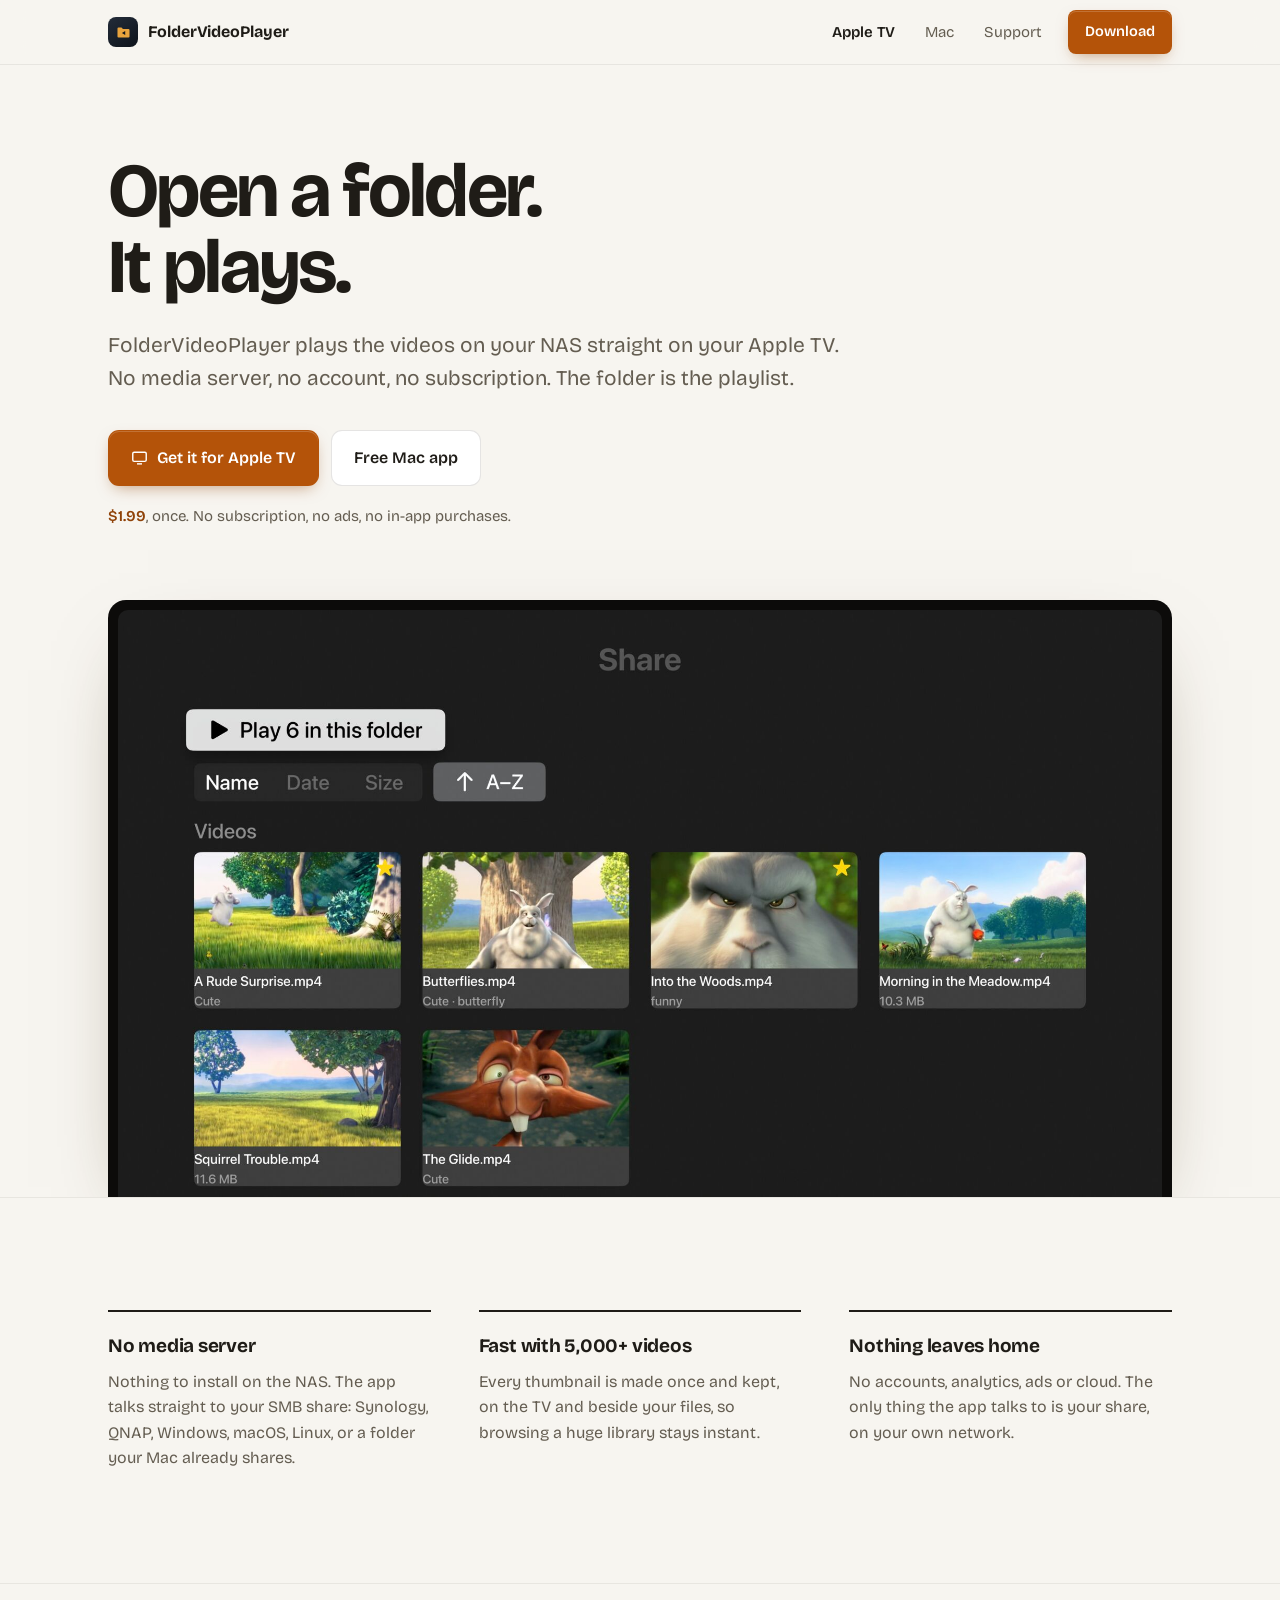
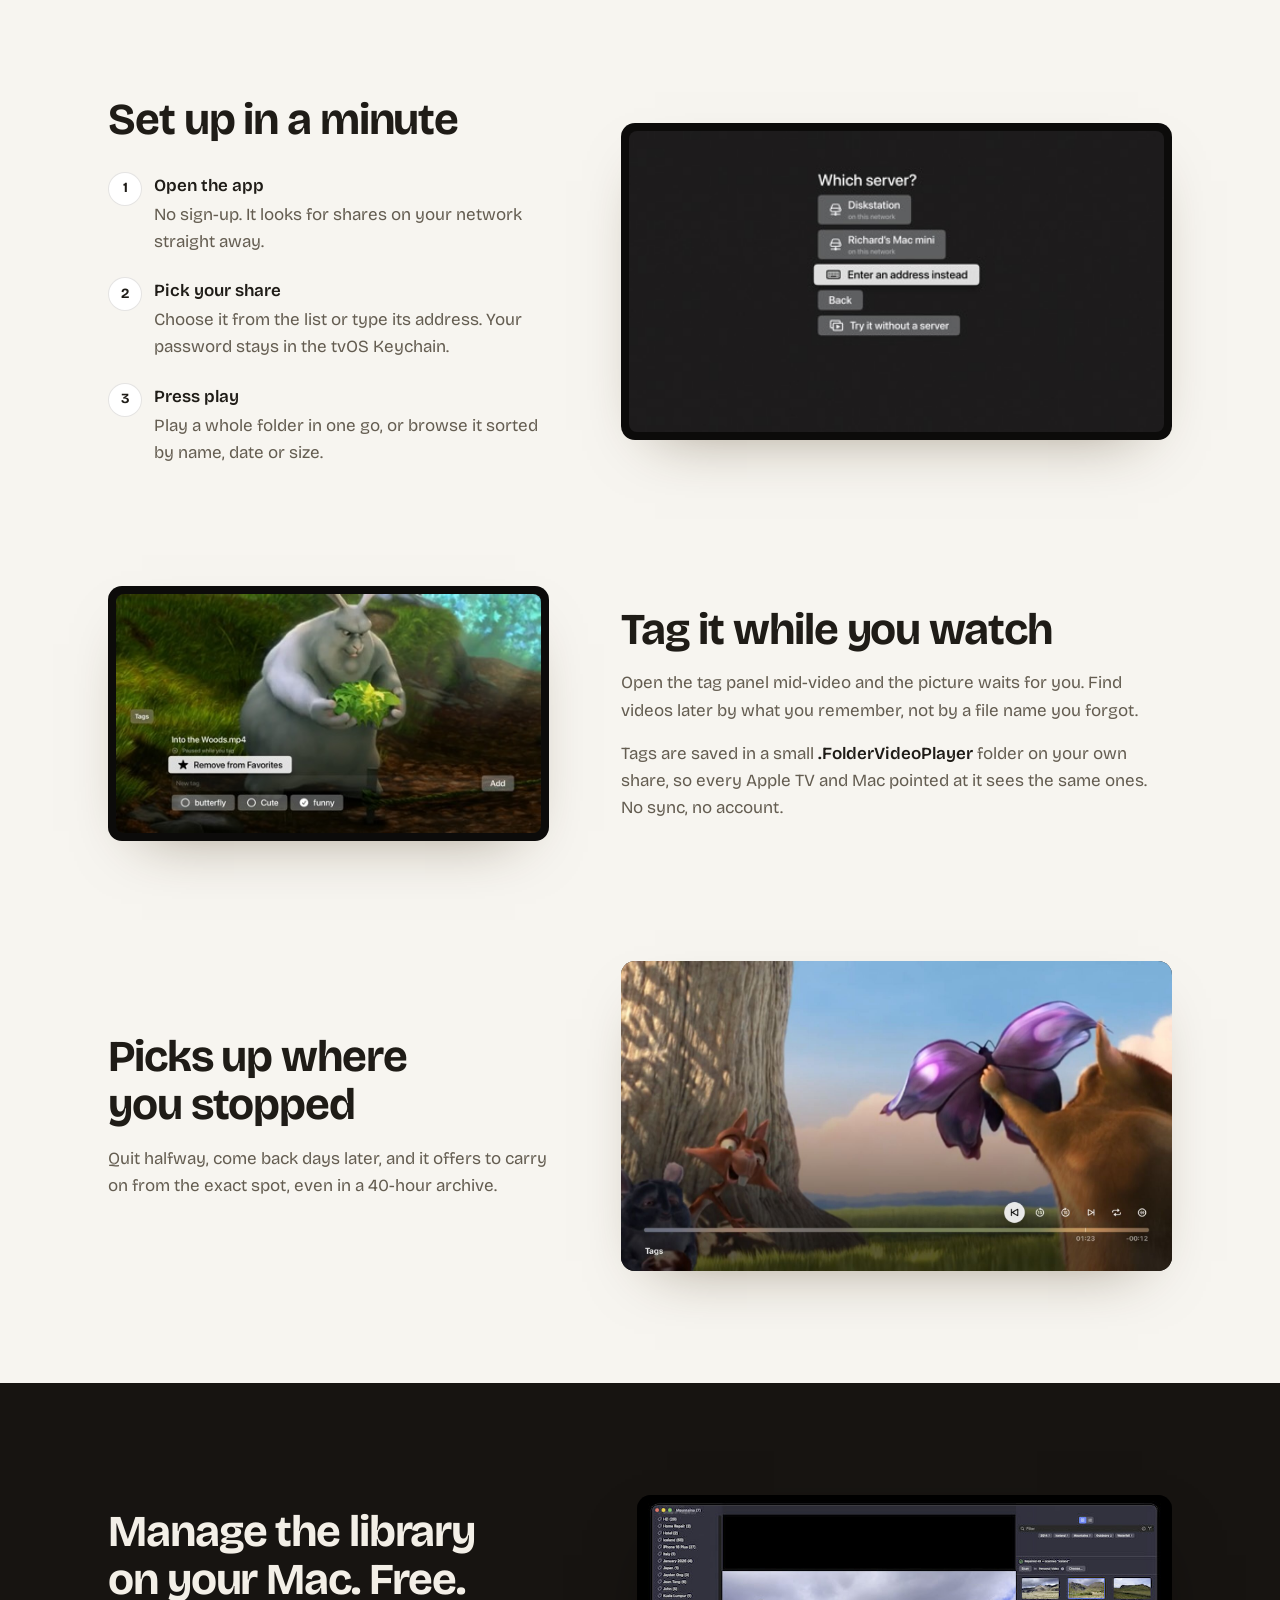
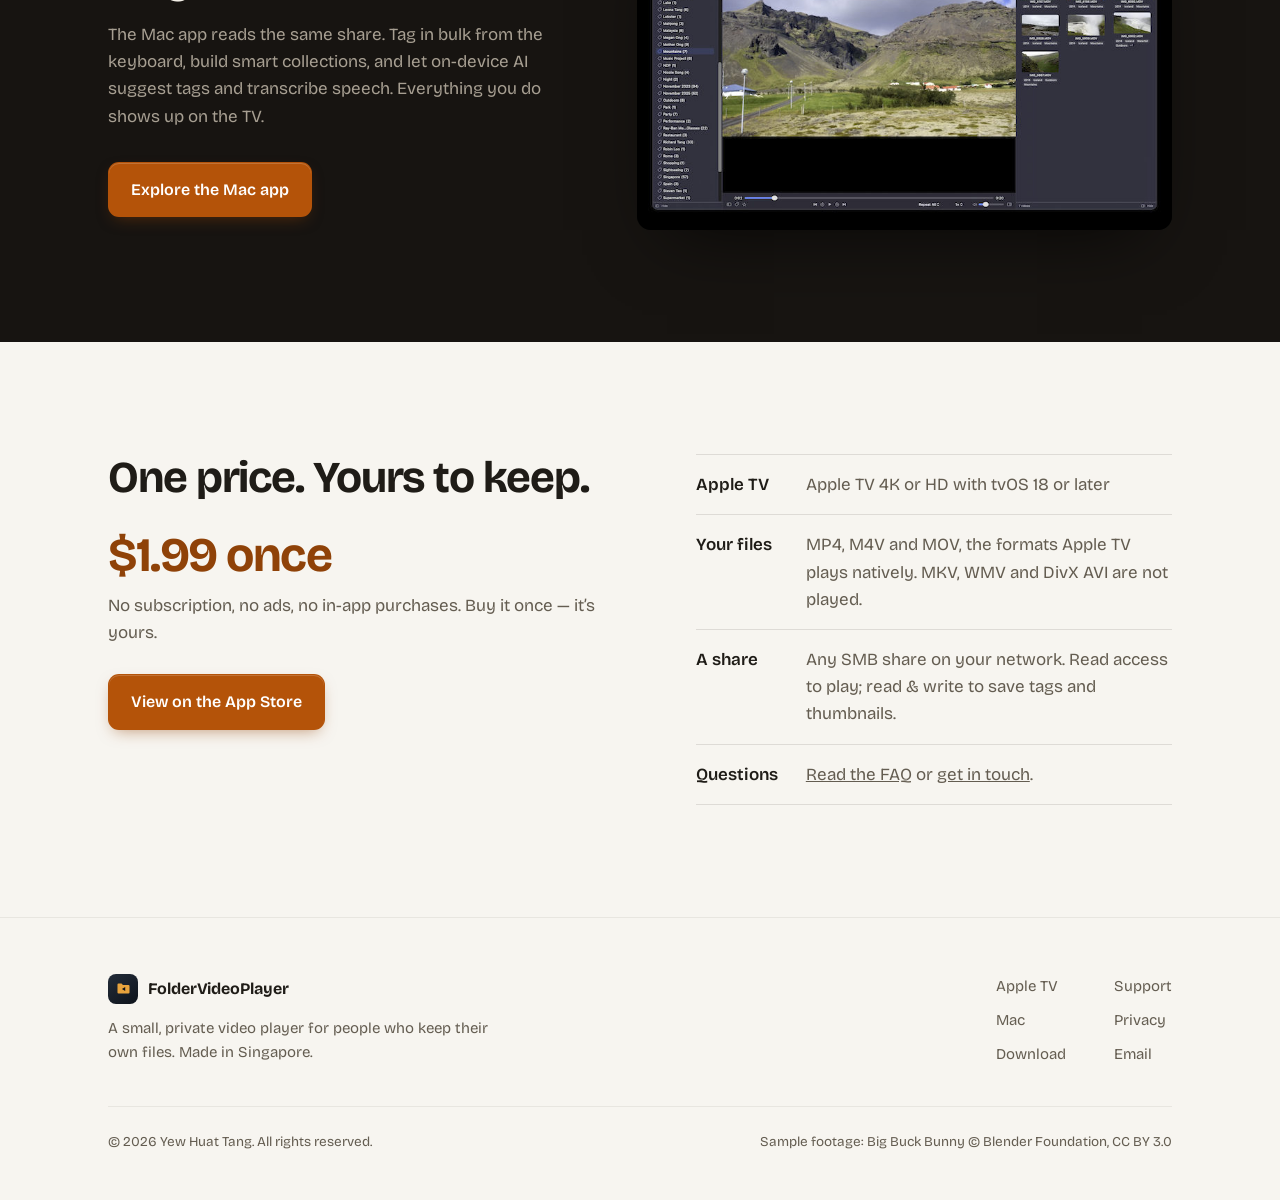
==== commit 7fa03d6a: "feat(site): bring the pages up to date with v1.1.22 Mac page: smart collections, Library Overview, m" ====
--- a/index.html
+++ b/index.html
@@ -135,7 +135,7 @@
     <div class="wrap promo">
       <div>
         <h2>Manage the library on your Mac. Free.</h2>
-        <p style="margin-top:18px">The Mac app reads the same share. Tag in bulk from the keyboard, find duplicates, and let on-device AI suggest tags. Everything you do shows up on the TV.</p>
+        <p style="margin-top:18px">The Mac app reads the same share. Tag in bulk from the keyboard, build smart collections, and let on-device AI suggest tags and transcribe speech. Everything you do shows up on the TV.</p>
         <div class="btns">
           <a class="btn btn-primary" href="/mac">Explore the Mac app</a>
         </div>
--- a/site.css
+++ b/site.css
@@ -191,6 +191,16 @@
 .field textarea{resize:vertical;min-height:150px}
 .field input::placeholder,.field textarea::placeholder{color:#958d80}
 .field input:focus,.field textarea:focus{outline:none;background:var(--surface);border-color:var(--acc);box-shadow:0 0 0 3px rgba(180,83,9,.15)}
+.field input[type="file"]{padding:10px 12px;cursor:pointer}
+.field input[type="file"]::file-selector-button{font:inherit;font-size:14.5px;font-weight:600;color:var(--ink);background:var(--surface);border:1px solid var(--line);border-radius:8px;padding:7px 13px;margin-right:12px;cursor:pointer;transition:border-color .2s}
+.field input[type="file"]::file-selector-button:hover{border-color:var(--acc);color:var(--acc-deep)}
+.picnote{margin-top:8px}
+.pics{list-style:none;display:grid;gap:8px;margin-top:14px}
+.pics li{display:flex;align-items:center;gap:12px;padding:8px;border:1px solid var(--line2);border-radius:10px;background:var(--surface);font-size:14.5px}
+.pics img{width:60px;height:40px;object-fit:cover;border-radius:6px;background:var(--sunk);flex:0 0 auto}
+.pics span{flex:1;min-width:0;overflow:hidden;text-overflow:ellipsis;white-space:nowrap;color:var(--mut)}
+.pics .rm{font:inherit;font-size:14px;font-weight:600;color:var(--acc-deep);background:none;border:0;padding:6px 8px;border-radius:8px;cursor:pointer}
+.pics .rm:hover{background:var(--acc-soft)}
 .formrow{display:flex;align-items:center;gap:18px;flex-wrap:wrap}
 .formstatus{margin-top:18px;font-size:15px;font-weight:600;display:none;align-items:center;gap:9px}
 .formstatus.ok{color:#17693a;display:flex}
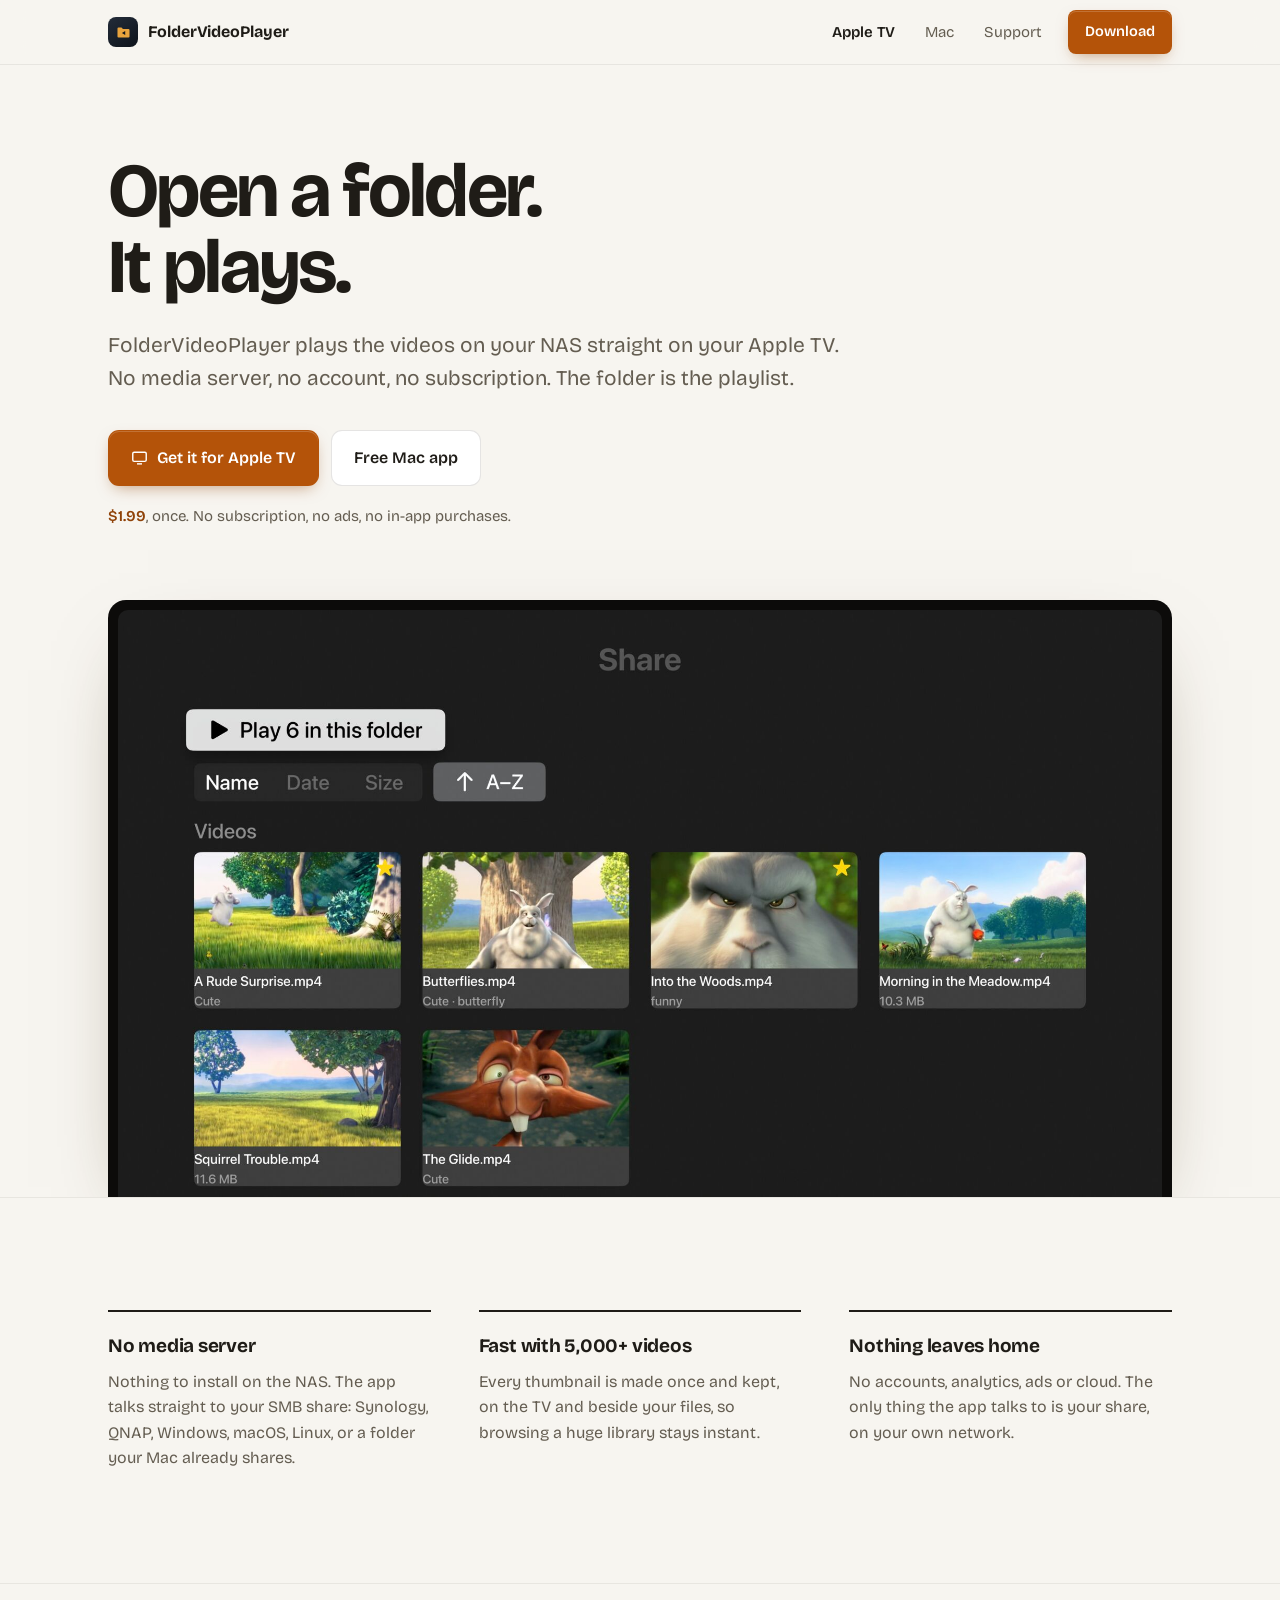
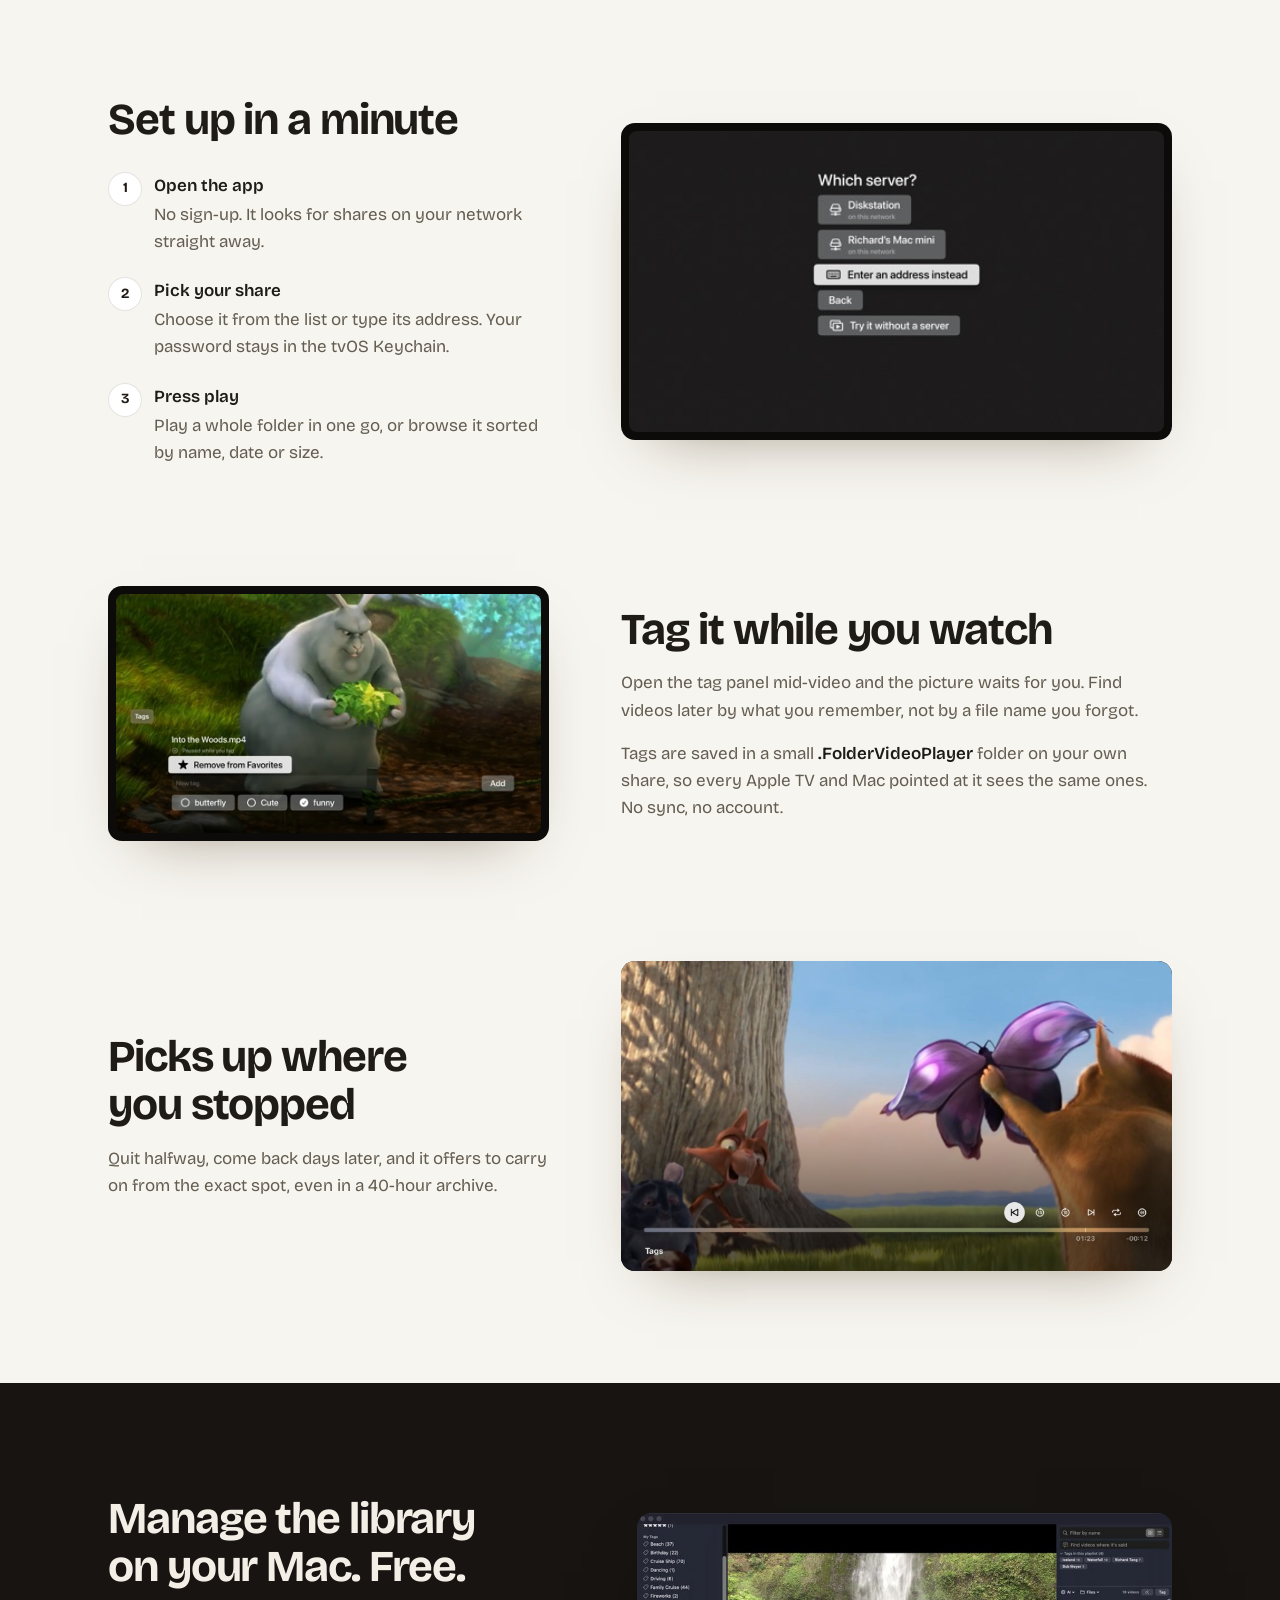
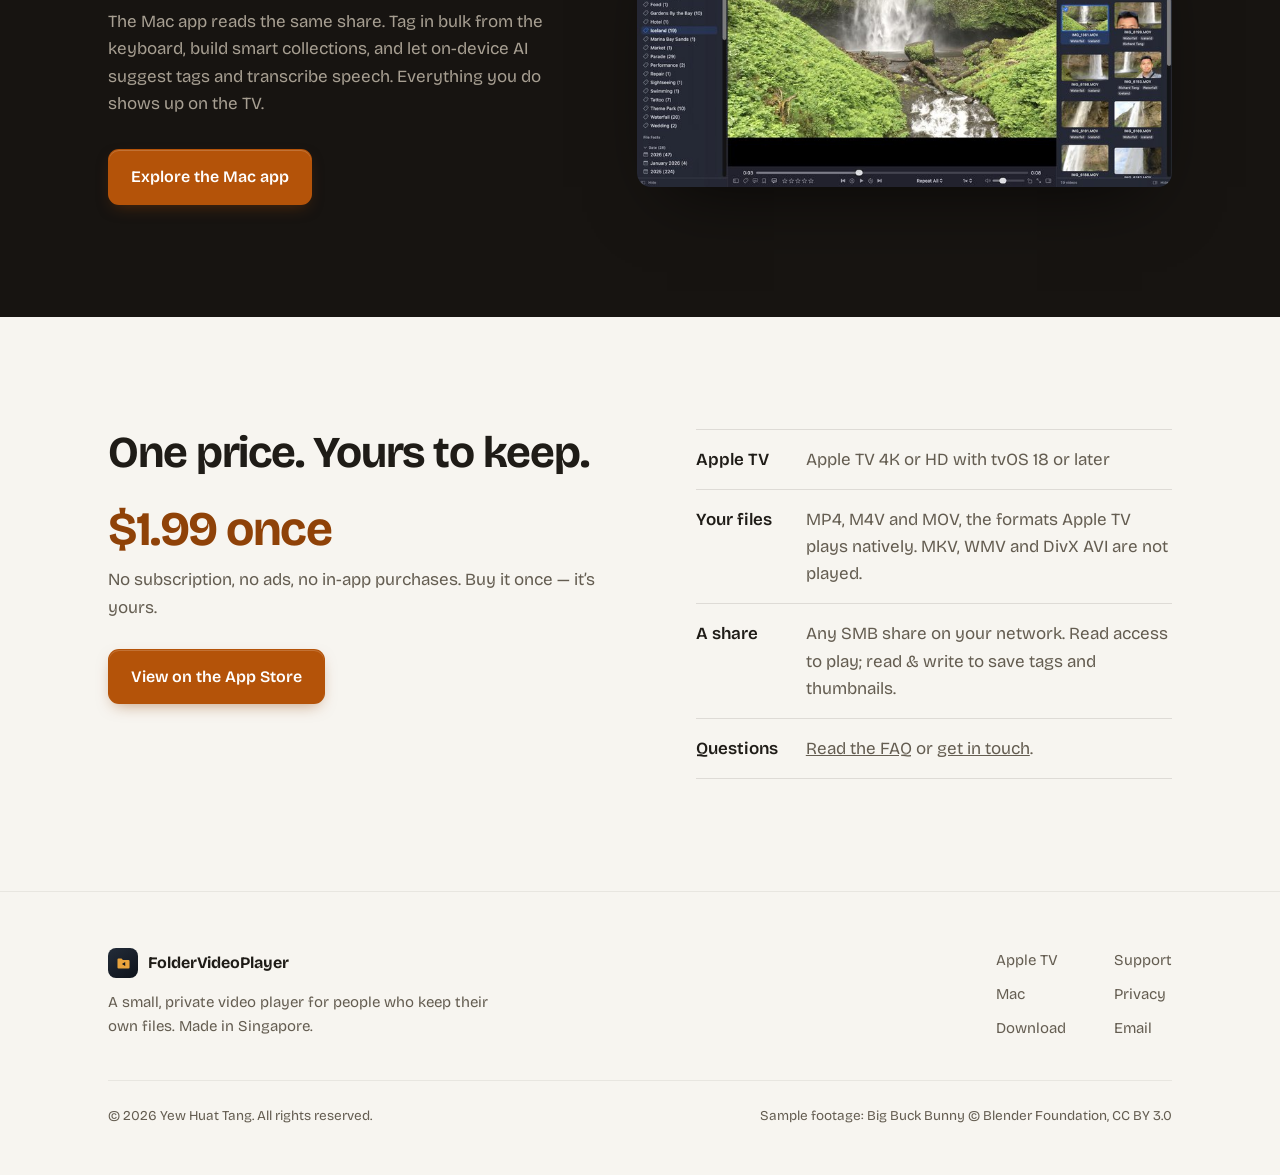
==== commit 7c39b91a: "feat(site): retake the Mac screenshots in v1.1.22 New workspace and tagging shots, plus a transcript" ====
--- a/index.html
+++ b/index.html
@@ -140,7 +140,7 @@
           <a class="btn btn-primary" href="/mac">Explore the Mac app</a>
         </div>
       </div>
-      <figure class="shot"><img src="/img/mac-workspace-768.jpg" alt="FolderVideoPlayer for Mac: tag sidebar, the video playing, and the folder's videos as poster frames" width="768" height="481" loading="lazy"></figure>
+      <figure class="shot"><img src="/img/mac-workspace-768.jpg" alt="FolderVideoPlayer for Mac: tag sidebar, the video playing, and the folder's videos as poster frames" width="768" height="394" loading="lazy"></figure>
     </div>
   </section>
 
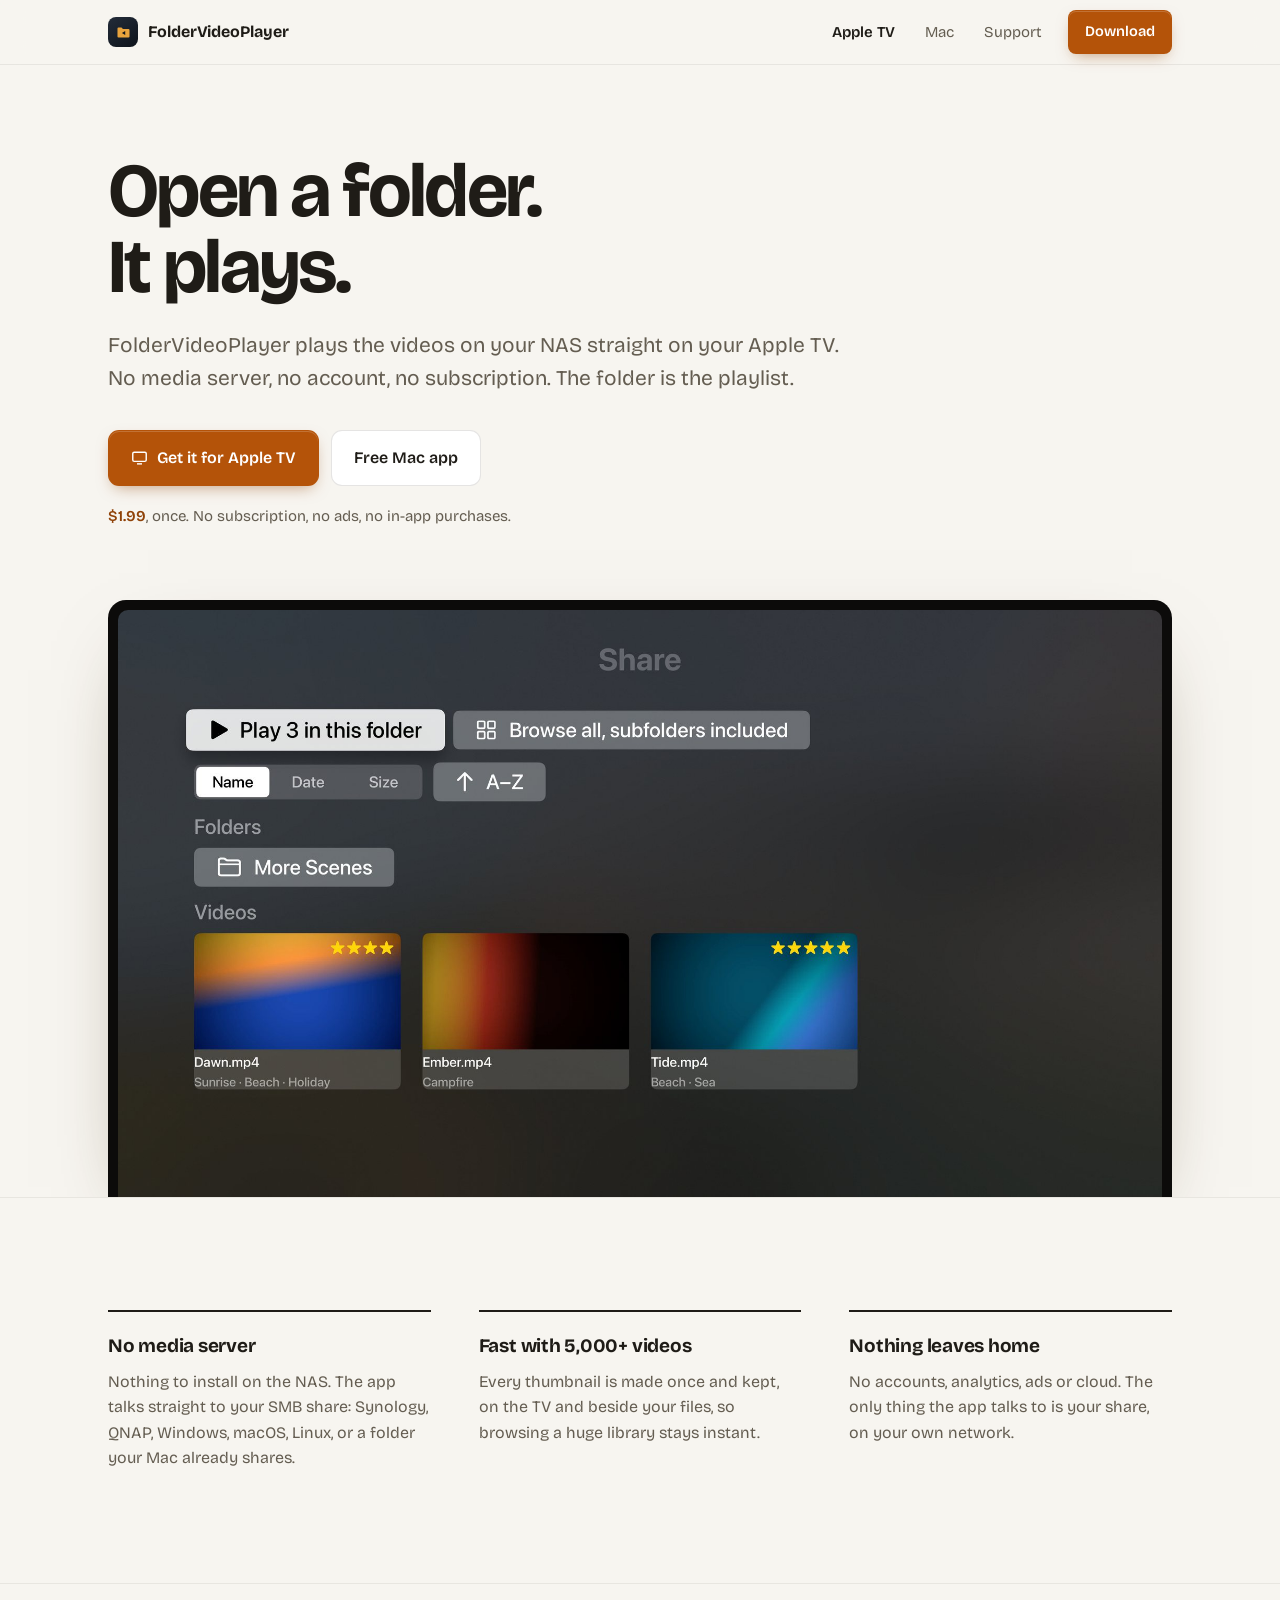
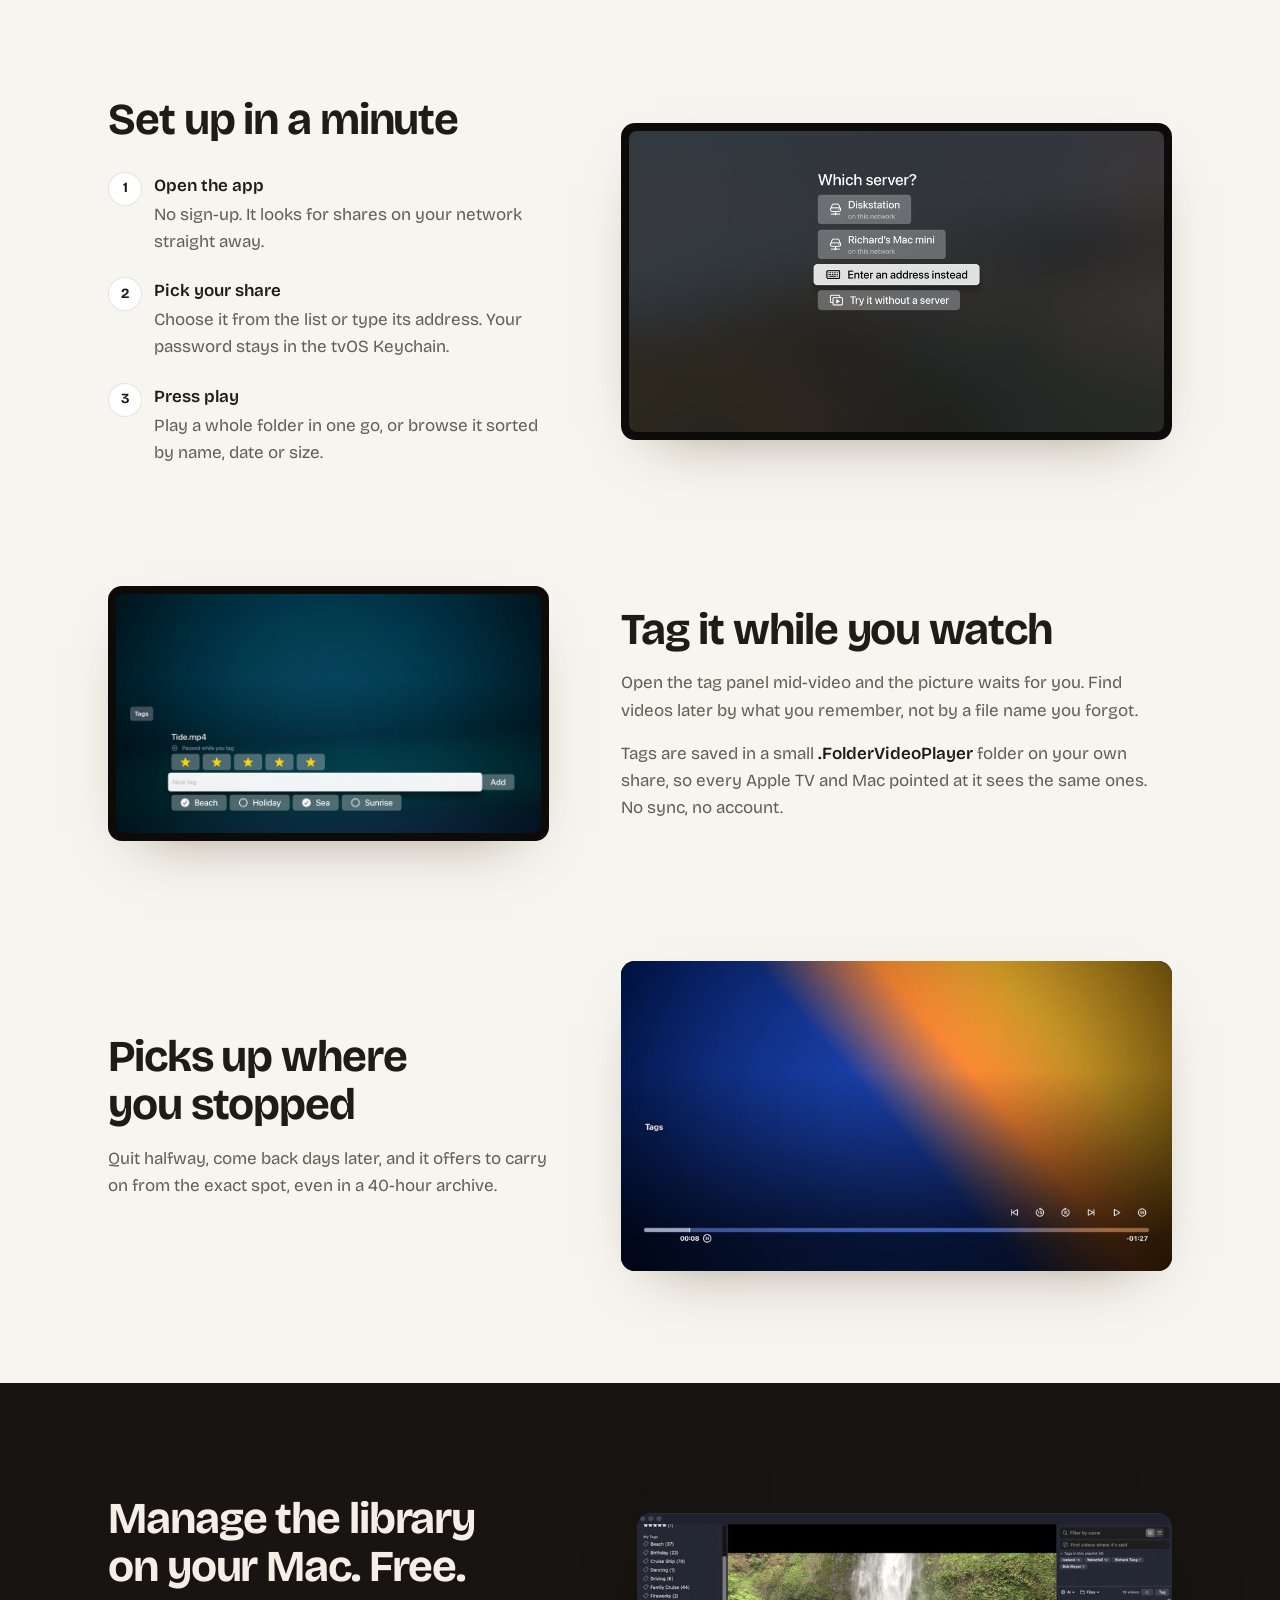
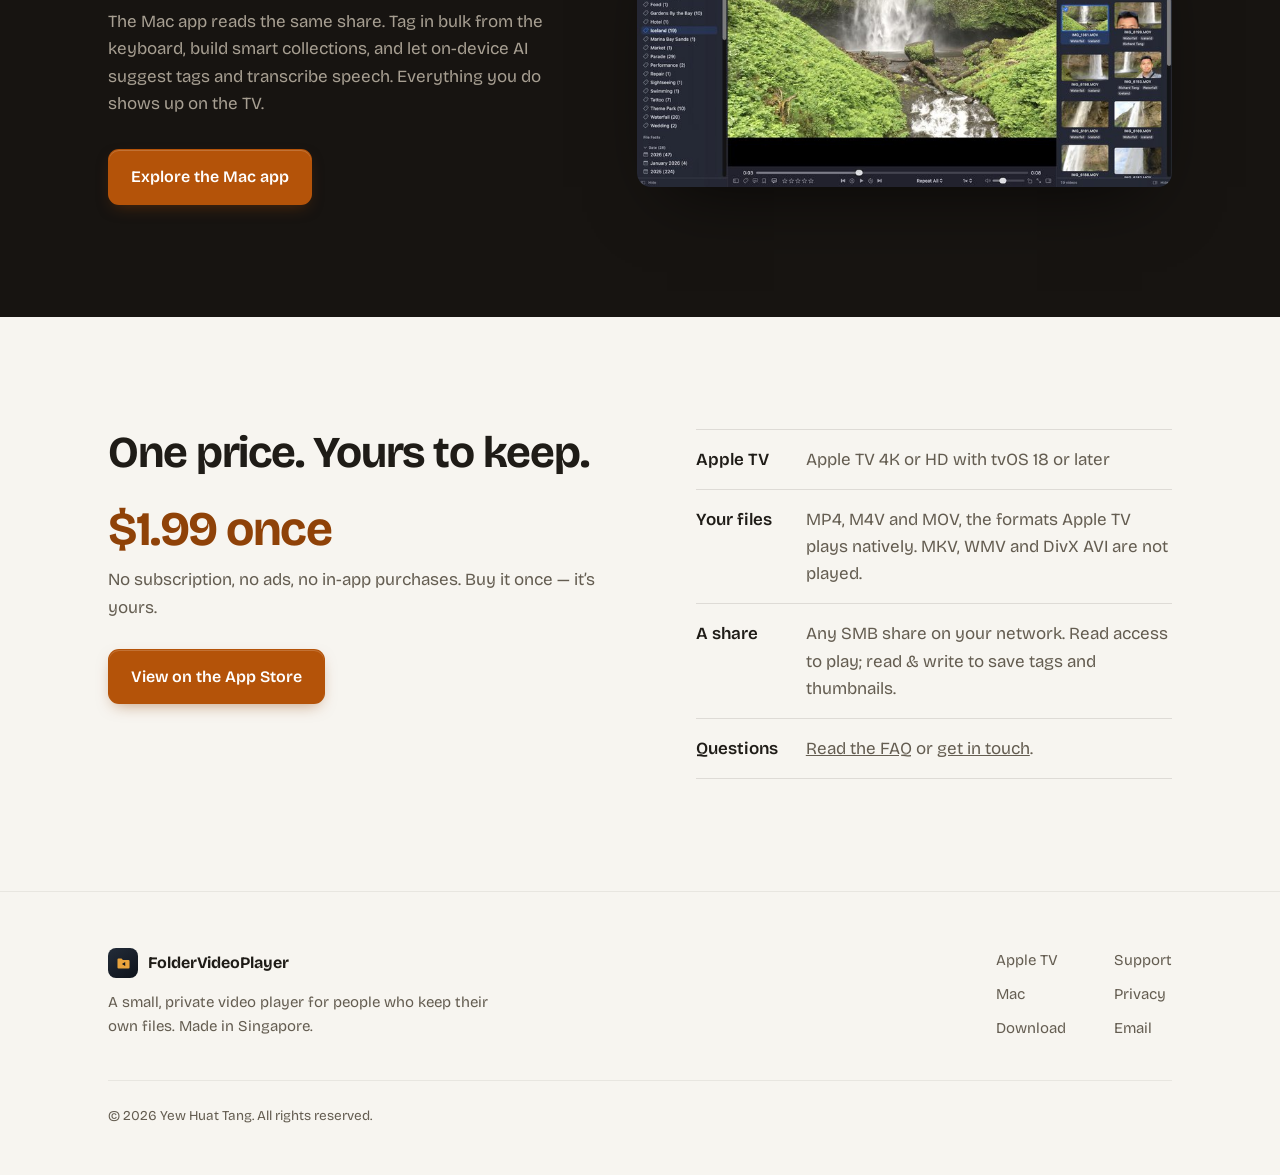
==== commit 82933008: "feat(site): retake the Apple TV screenshots in 1.0.1 Library, tag panel, playback and Which server? " ====
--- a/index.html
+++ b/index.html
@@ -74,7 +74,7 @@
       </div>
       <p class="note" data-paid="<b>$1.99</b>, once. No subscription, no ads, no in-app purchases."><b>Free until 31&nbsp;Oct&nbsp;2026</b>, then $1.99 once. No subscription, ever.</p>
       <div class="screen">
-        <img src="/img/tv-library.jpg" alt="FolderVideoPlayer on Apple TV: a folder called Share, with a Play 6 in this folder button, sort options and six video thumbnails" width="2000" height="1125" fetchpriority="high">
+        <img src="/img/tv-library.jpg" alt="FolderVideoPlayer on Apple TV: a folder called Share, with Play 3 in this folder, Browse all, sort options, a subfolder and three video thumbnails showing their stars and tags" width="2000" height="1125" fetchpriority="high">
       </div>
     </div>
   </section>
@@ -109,7 +109,7 @@
             <li><span><b>Press play</b>Play a whole folder in one go, or browse it sorted by name, date or size.</span></li>
           </ol>
         </div>
-        <figure class="shot pad"><img src="/img/shot6.jpg" alt="The Which server? screen on Apple TV, listing a Diskstation and a Mac mini found on the network" width="480" height="270" loading="lazy"></figure>
+        <figure class="shot pad"><img src="/img/shot6.jpg" alt="The Which server? screen on Apple TV, listing a Diskstation and a Mac mini found on the network, with Enter an address instead and Try it without a server" width="480" height="270" loading="lazy"></figure>
       </div>
 
       <div class="row flip">
@@ -118,7 +118,7 @@
           <p>Open the tag panel mid-video and the picture waits for you. Find videos later by what you remember, not by a file name you forgot.</p>
           <p>Tags are saved in a small <b>.FolderVideoPlayer</b> folder on your own share, so every Apple&nbsp;TV and Mac pointed at it sees the same ones. No sync, no account.</p>
         </div>
-        <figure class="shot pad"><img src="/img/shot3.jpg" alt="The tag panel open over a playing video, with the tags butterfly, Cute and funny" width="480" height="270" loading="lazy"></figure>
+        <figure class="shot pad"><img src="/img/shot3.jpg" alt="The tag panel open over a paused video, with five stars and the tags Beach and Sea applied, and Holiday and Sunrise one click away" width="480" height="270" loading="lazy"></figure>
       </div>
 
       <div class="row">
@@ -183,7 +183,6 @@
     </div>
     <div class="fine">
       <span>© 2026 Yew Huat Tang. All rights reserved.</span>
-      <span>Sample footage: Big Buck Bunny © Blender Foundation, CC BY 3.0</span>
     </div>
   </div>
 </footer>
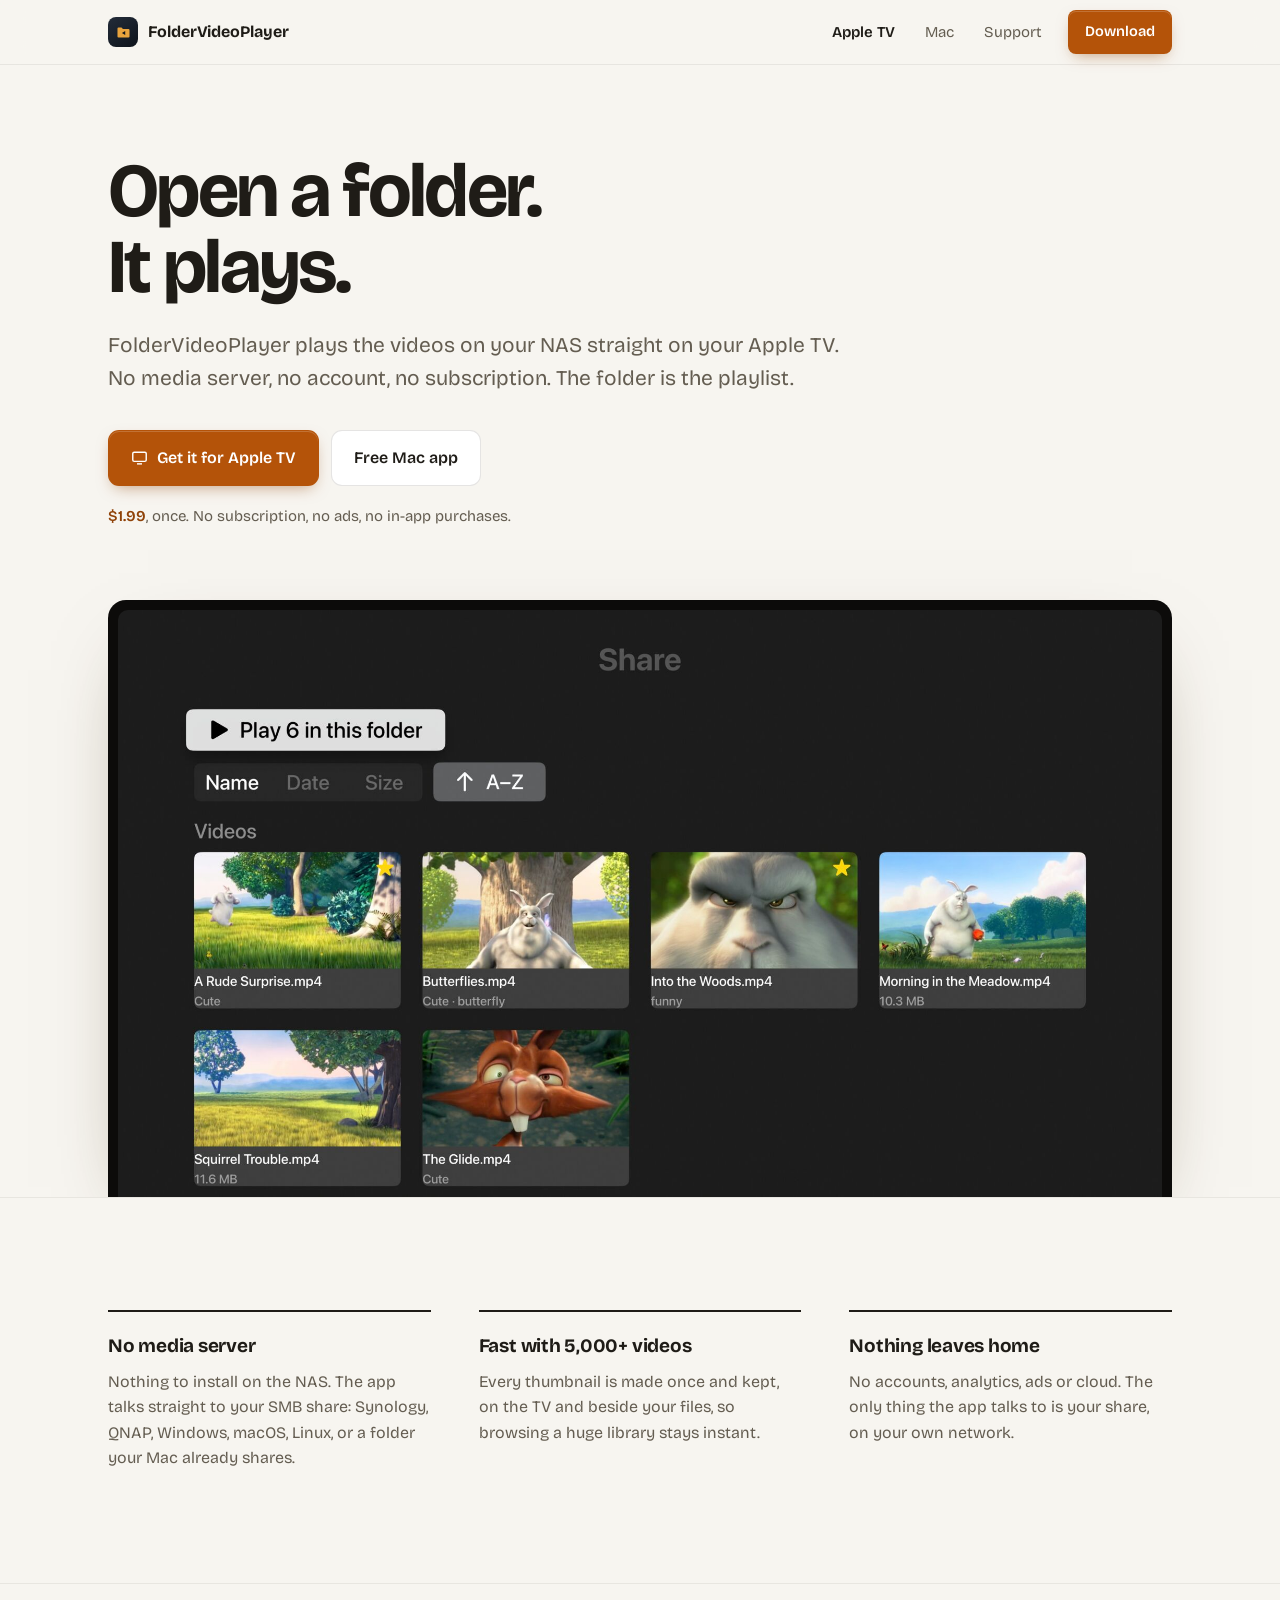
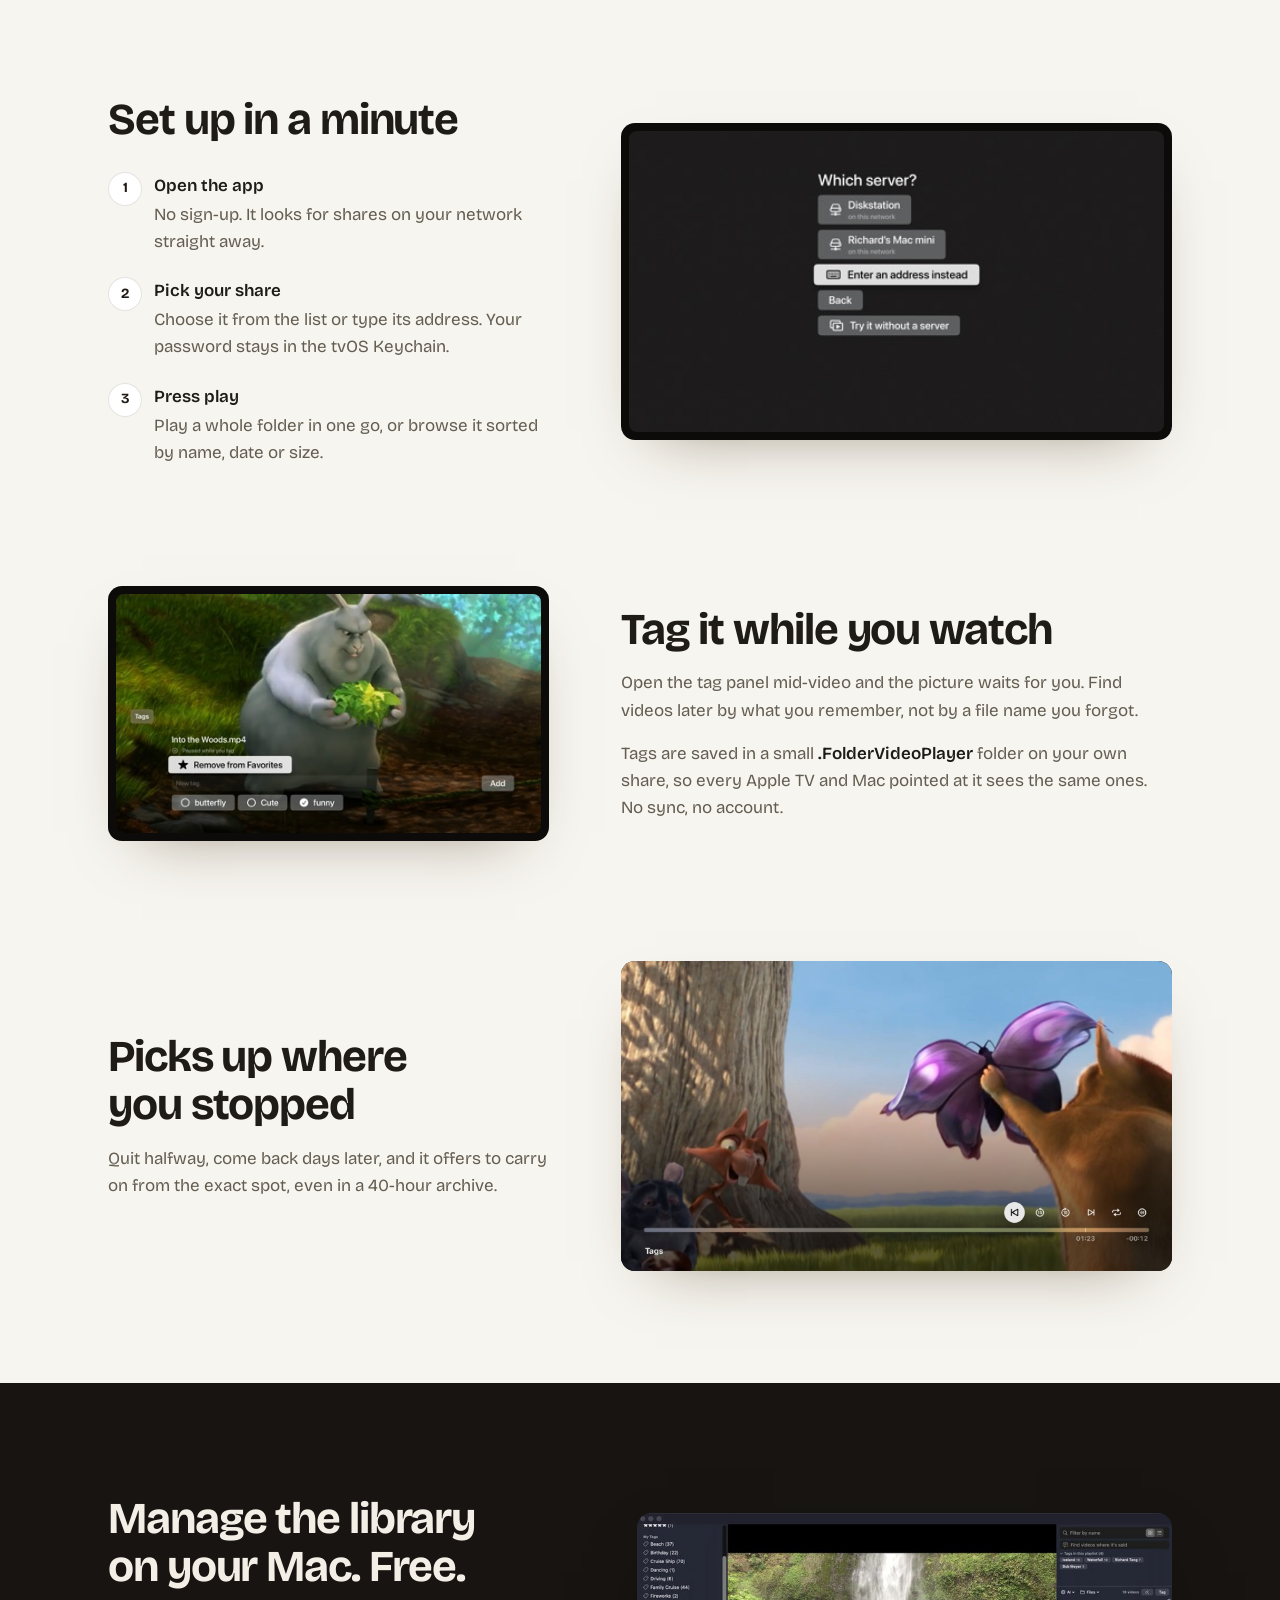
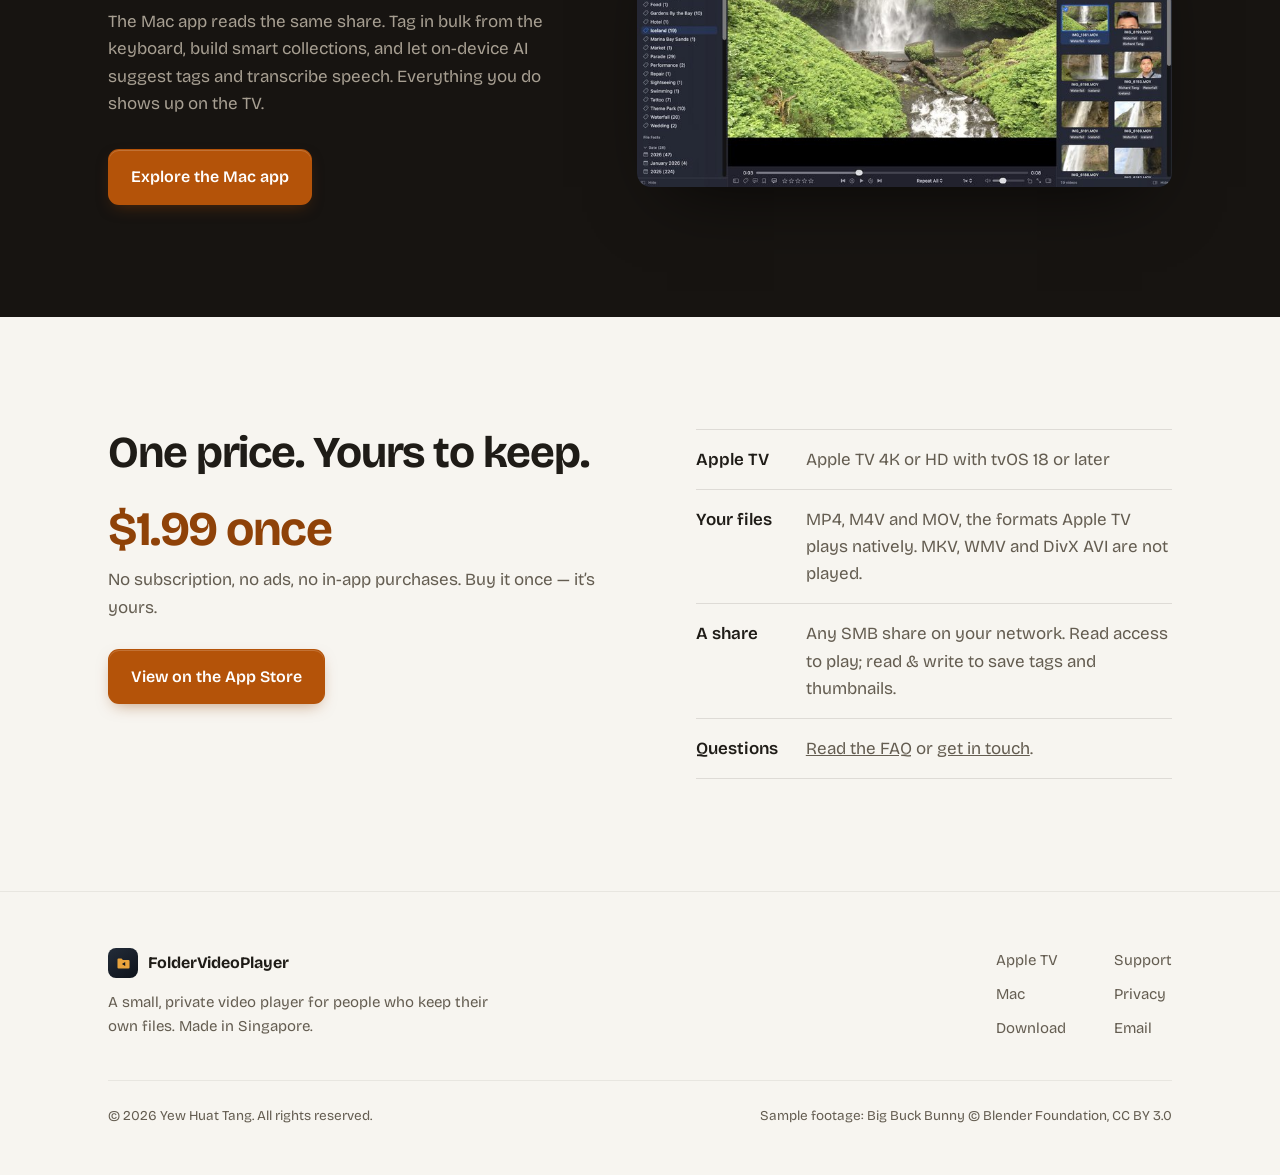
==== commit 99520b58: "revert(site): put back the previous Apple TV screenshots Reverts 8293300: the Big Buck Bunny library" ====
--- a/index.html
+++ b/index.html
@@ -74,7 +74,7 @@
       </div>
       <p class="note" data-paid="<b>$1.99</b>, once. No subscription, no ads, no in-app purchases."><b>Free until 31&nbsp;Oct&nbsp;2026</b>, then $1.99 once. No subscription, ever.</p>
       <div class="screen">
-        <img src="/img/tv-library.jpg" alt="FolderVideoPlayer on Apple TV: a folder called Share, with Play 3 in this folder, Browse all, sort options, a subfolder and three video thumbnails showing their stars and tags" width="2000" height="1125" fetchpriority="high">
+        <img src="/img/tv-library.jpg" alt="FolderVideoPlayer on Apple TV: a folder called Share, with a Play 6 in this folder button, sort options and six video thumbnails" width="2000" height="1125" fetchpriority="high">
       </div>
     </div>
   </section>
@@ -109,7 +109,7 @@
             <li><span><b>Press play</b>Play a whole folder in one go, or browse it sorted by name, date or size.</span></li>
           </ol>
         </div>
-        <figure class="shot pad"><img src="/img/shot6.jpg" alt="The Which server? screen on Apple TV, listing a Diskstation and a Mac mini found on the network, with Enter an address instead and Try it without a server" width="480" height="270" loading="lazy"></figure>
+        <figure class="shot pad"><img src="/img/shot6.jpg" alt="The Which server? screen on Apple TV, listing a Diskstation and a Mac mini found on the network" width="480" height="270" loading="lazy"></figure>
       </div>
 
       <div class="row flip">
@@ -118,7 +118,7 @@
           <p>Open the tag panel mid-video and the picture waits for you. Find videos later by what you remember, not by a file name you forgot.</p>
           <p>Tags are saved in a small <b>.FolderVideoPlayer</b> folder on your own share, so every Apple&nbsp;TV and Mac pointed at it sees the same ones. No sync, no account.</p>
         </div>
-        <figure class="shot pad"><img src="/img/shot3.jpg" alt="The tag panel open over a paused video, with five stars and the tags Beach and Sea applied, and Holiday and Sunrise one click away" width="480" height="270" loading="lazy"></figure>
+        <figure class="shot pad"><img src="/img/shot3.jpg" alt="The tag panel open over a playing video, with the tags butterfly, Cute and funny" width="480" height="270" loading="lazy"></figure>
       </div>
 
       <div class="row">
@@ -183,6 +183,7 @@
     </div>
     <div class="fine">
       <span>© 2026 Yew Huat Tang. All rights reserved.</span>
+      <span>Sample footage: Big Buck Bunny © Blender Foundation, CC BY 3.0</span>
     </div>
   </div>
 </footer>
